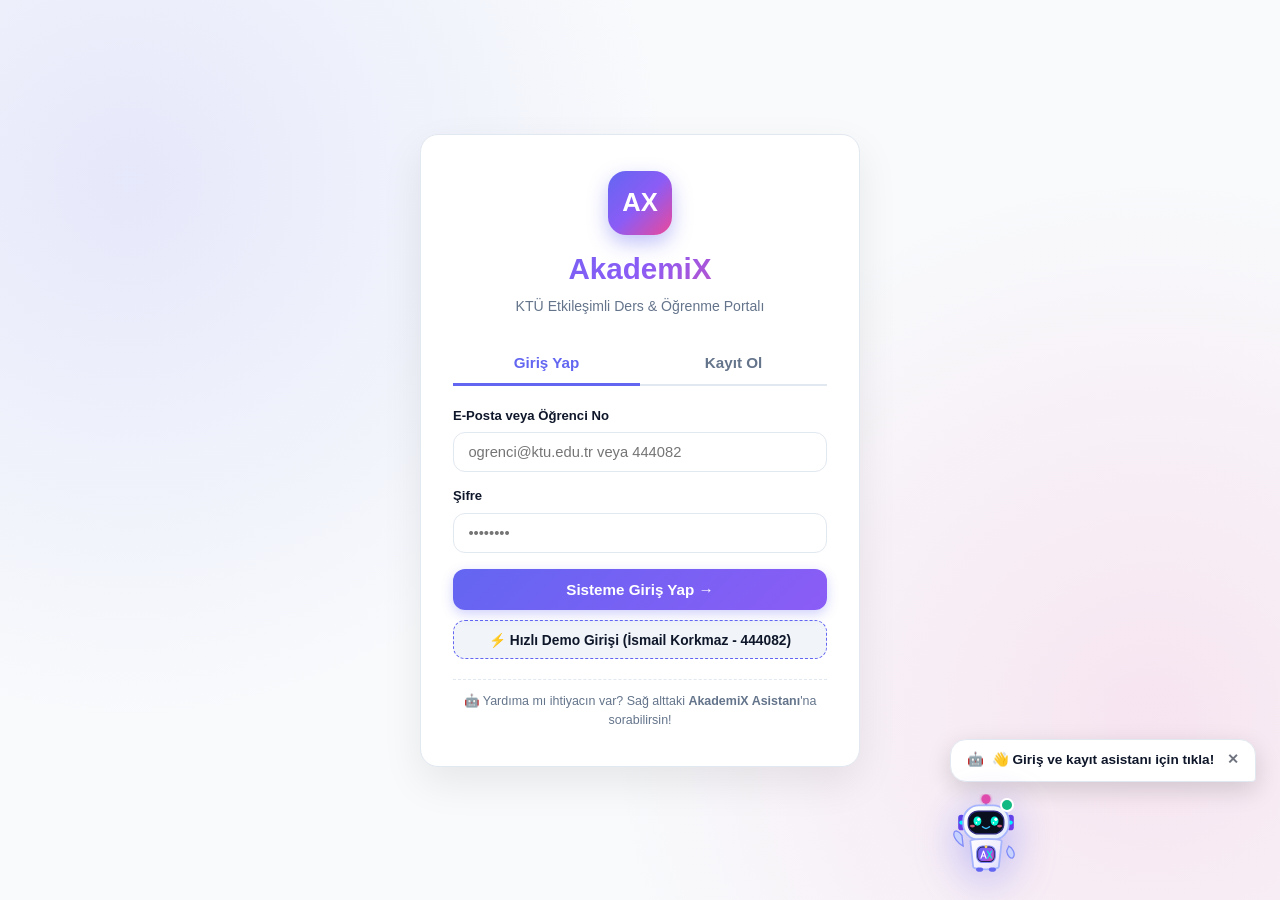
==== akademix/index.html @ 4f797cde "refactor(structure): separate into edutrack (initial version) and akademix (advanced AI portal)" ====
<!DOCTYPE html>
<html lang="tr" data-theme="light">
<head>
  <meta charset="UTF-8">
  <meta name="viewport" content="width=device-width, initial-scale=1.0">
  <title>AkademiX | KTÜ Öğrenci Başarı & Ders Portalı</title>
  <link rel="stylesheet" href="css/style.css">
</head>
<body>

  <!-- =========================================================================
       1. ADIM: GİRİŞ VE KAYIT AKIŞI (ogrenci_paneli_diyagram_mavi.png)
       ========================================================================= -->
  <section id="auth-section" class="auth-wrapper">
    <div class="auth-card">
      <div class="auth-header" style="text-align:center; margin-bottom:1.5rem;">
        <div style="display:flex; justify-content:center; align-items:center; flex-direction:column; margin-bottom:0.75rem;">
          <div class="portal-badge" style="background:linear-gradient(135deg, #6366f1, #8b5cf6, #ec4899); font-weight:900; font-size:1.6rem; color:#fff; border-radius:18px; width:64px; height:64px; display:flex; align-items:center; justify-content:center; box-shadow:0 8px 20px rgba(99,102,241,0.4);">AX</div>
        </div>
        <h2 style="font-size:1.85rem; font-weight:900; background:linear-gradient(135deg, #6366f1, #8b5cf6, #ec4899); -webkit-background-clip:text; -webkit-text-fill-color:transparent; margin:0;">AkademiX</h2>
        <p style="color:var(--text-muted); font-size:0.88rem; margin-top:0.35rem;">KTÜ Etkileşimli Ders & Öğrenme Portalı</p>
      </div>

      <!-- Giriş / Kayıt Sekmeleri -->
      <div class="auth-tabs" style="margin-bottom:1.25rem;">
        <button id="tab-login" class="auth-tab active" onclick="switchAuthTab('login')">Giriş Yap</button>
        <button id="tab-register" class="auth-tab" onclick="switchAuthTab('register')">Kayıt Ol</button>
      </div>

      <!-- Giriş Formu (FR-03 & Akış Şeması) -->
      <form id="form-login" onsubmit="handleLogin(event)">
        <div class="form-group" style="margin-bottom:0.9rem;">
          <label class="form-label">E-Posta veya Öğrenci No</label>
          <input type="text" id="login-email" class="form-input" placeholder="ogrenci@ktu.edu.tr veya 444082" required autocomplete="username" />
        </div>
        <div class="form-group" style="margin-bottom:1rem;">
          <label class="form-label">Şifre</label>
          <input type="password" id="login-password" class="form-input" placeholder="••••••••" required autocomplete="current-password" />
        </div>
        <div id="login-error-msg" style="display:none; color:var(--danger); background:rgba(239,68,68,0.1); border:1px solid var(--danger); border-radius:var(--radius-sm); padding:0.6rem; font-size:0.82rem; margin-bottom:0.85rem;">
          ❌ Girilen e-posta/öğrenci no veya şifre hatalı! Lütfen bilgilerinizi kontrol ediniz.
        </div>
        <button type="submit" class="btn-submit" style="width:100%; font-size:0.95rem; font-weight:800; padding:0.75rem;">Sisteme Giriş Yap →</button>
        <button type="button" class="btn-action" onclick="quickDemoLogin()" style="width:100%; margin-top:0.65rem; font-size:0.86rem; padding:0.65rem; border-radius:var(--radius-md); background:var(--bg-hover); color:var(--text-main); font-weight:700; border:1px dashed var(--primary); display:flex; align-items:center; justify-content:center; gap:0.5rem; cursor:pointer;">
          ⚡ Hızlı Demo Girişi (İsmail Korkmaz - 444082)
        </button>
      </form>

      <!-- Kayıt Formu (FR-01, FR-02 & Akış Şeması) -->
      <form id="form-register" style="display:none;" onsubmit="handleRegister(event)">
        <div class="form-group" style="margin-bottom:0.75rem;">
          <label class="form-label">Öğrenci Numarası</label>
          <input type="text" id="reg-no" class="form-input" placeholder="Örn: 444082" required />
        </div>
        <div style="display:grid; grid-template-columns: 1fr 1fr; gap:0.5rem; margin-bottom:0.75rem;">
          <div>
            <label class="form-label">Ad</label>
            <input type="text" id="reg-ad" class="form-input" placeholder="Adınız" required />
          </div>
          <div>
            <label class="form-label">Soyad</label>
            <input type="text" id="reg-soyad" class="form-input" placeholder="Soyadınız" required />
          </div>
        </div>
        <div class="form-group" style="margin-bottom:0.75rem;">
          <label class="form-label">Bölüm</label>
          <input type="text" id="reg-dept" class="form-input" placeholder="Yazılım Mühendisliği" value="Yazılım Mühendisliği" required />
        </div>
        <div class="form-group" style="margin-bottom:0.75rem;">
          <label class="form-label">KTÜ E-Posta</label>
          <input type="email" id="reg-email" class="form-input" placeholder="ogrenci@ktu.edu.tr" required />
        </div>
        <div class="form-group" style="margin-bottom:0.9rem;">
          <label class="form-label">Şifre (En az 6 Karakter)</label>
          <input type="password" id="reg-password" class="form-input" placeholder="••••••••" required minlength="6" />
        </div>
        <div id="reg-error-msg" style="display:none; color:var(--danger); background:rgba(239,68,68,0.1); border:1px solid var(--danger); border-radius:var(--radius-sm); padding:0.6rem; font-size:0.82rem; margin-bottom:0.85rem;">
          ❌ Lütfen tüm alanları eksiksiz doldurunuz!
        </div>
        <div id="reg-success-msg" style="display:none; color:var(--secondary); background:rgba(16,185,129,0.1); border:1px solid var(--secondary); border-radius:var(--radius-sm); padding:0.6rem; font-size:0.82rem; margin-bottom:0.85rem;">
          ✅ Hesabınız başarıyla oluşturuldu! Giriş yapılıyor...
        </div>
        <button type="submit" class="btn-submit" style="width:100%; font-size:0.95rem; font-weight:800; padding:0.75rem;">Hesap Oluştur ve Başla ✨</button>
      </form>

      <div style="margin-top:1.25rem; text-align:center; font-size:0.78rem; color:var(--text-muted); border-top:1px dashed var(--border-color); padding-top:0.75rem;">
        🤖 Yardıma mı ihtiyacın var? Sağ alttaki <strong>AkademiX Asistanı</strong>'na sorabilirsin!
      </div>
    </div>
  </section>

  <!-- =========================================================================
       2. ADIM: KAMPÜSAKIŞ ÖĞRENCİ PANELİ
       ========================================================================= -->
  <div id="student-portal-app" style="display:none;">
    
    <!-- Portal Navbar -->
    <header class="app-header">
      <div class="header-inner">
        <div class="portal-brand">
          <div class="portal-badge" style="background:linear-gradient(135deg, #6366f1, #8b5cf6, #ec4899); font-weight:900; font-size:1.15rem; color:#fff; border-radius:12px; width:40px; height:40px; display:flex; align-items:center; justify-content:center; box-shadow:0 4px 14px rgba(99,102,241,0.4);">AX</div>
          <div class="portal-titles">
            <h1 style="letter-spacing:-0.5px;">AkademiX</h1>
          </div>
        </div>

        <div class="header-user-controls">


          <!-- Tema Seçici (FR-17, AYARLAR Tablosu) -->
          <button id="theme-btn" class="btn-action" onclick="togglePortalTheme()">
            🌙 Karanlık Mod
          </button>

          <!-- Öğrenci Profil Bilgisi (OGRENCI Tablosu) -->
          <div class="student-tag">
            <span style="font-weight:700;" id="user-display-name">İsmail Korkmaz</span>
          </div>

          <button class="btn-action" onclick="logoutStudent()" title="Oturumu Kapat">Çıkış ⎋</button>
        </div>
      </div>
    </header>

    <main class="dashboard-container">
      
      <!-- 1. GENEL İLERLEME VE CANLI RENKLİ SAYAÇLAR (ILERLEME Tablosu & FR-12) -->
      <section class="overview-panel">
        <div class="overview-top">
          <div>
            <h2 style="font-size:1.4rem; font-weight:800;">Dönem İlerlemesi & Görev Takip Panosu</h2>
            <p style="color:var(--text-muted); font-size:0.88rem;" id="progress-update-time">Son Güncelleme: 02.11.2026</p>
          </div>
          <div style="text-align:right;">
            <span id="progress-val-text" style="font-size:2.2rem; font-weight:900; background:var(--primary-gradient); -webkit-background-clip:text; -webkit-text-fill-color:transparent;">%33</span>
          </div>
        </div>

        <div class="progress-bar-container">
          <div id="portal-progress-fill" class="progress-bar-fill" style="width: 33%;"></div>
        </div>

        <!-- 4 Renkli Canlı Sayaç Kartı (Tıklanabilir Filtre & Kaydırma) -->
        <div class="stat-pills">
          <div class="stat-pill" onclick="filterByStatCard('all')" title="Tüm görevleri listele ve görüntüle">
            <div class="stat-pill-icon icon-blue">📋</div>
            <div>
              <div class="stat-pill-num" id="stat-total-tasks">9</div>
              <div class="stat-pill-label">Toplam Görev</div>
            </div>
          </div>
          <div class="stat-pill" onclick="filterByStatCard('completed')" title="Tamamlanan görevleri listele ve görüntüle">
            <div class="stat-pill-icon icon-green">✅</div>
            <div>
              <div class="stat-pill-num" id="stat-done-tasks" style="color:var(--success);">3</div>
              <div class="stat-pill-label">Tamamlanan</div>
            </div>
          </div>
          <div class="stat-pill" onclick="filterByStatCard('in-progress')" title="Devam eden görevleri listele ve görüntüle">
            <div class="stat-pill-icon icon-purple">⏳</div>
            <div>
              <div class="stat-pill-num" id="stat-pending-tasks" style="color:var(--primary);">6</div>
              <div class="stat-pill-label">Devam Eden</div>
            </div>
          </div>
          <div class="stat-pill" onclick="filterByStatCard('high-priority')" title="Yüksek öncelikli görevleri listele ve görüntüle">
            <div class="stat-pill-icon icon-red">🔥</div>
            <div>
              <div class="stat-pill-num" id="stat-high-tasks" style="color:var(--danger);">4</div>
              <div class="stat-pill-label">Yüksek Öncelik</div>
            </div>
          </div>
        </div>
      </section>

      <!-- 2. HAFTALIK DERS VE ÖĞRENME KARTLARI (Kompakt Varsayılan + Açılır Görev Kartları) -->
      <section style="margin-bottom:2.25rem;">
        <div style="display:flex; justify-content:space-between; align-items:center; margin-bottom:1rem; flex-wrap:wrap; gap:0.75rem;">
          <div>
            <h3 style="font-size:1.2rem; font-weight:800;">Haftalık Ders ve Öğrenme Kartları</h3>
            <p style="font-size:0.82rem; color:var(--text-muted); margin-top:0.2rem;">4 haftalık yazılım müfredatı ve öğrenme hedefleri</p>
          </div>

          <!-- Görev Kartlarını Aç / Kapat Butonu -->
          <button id="btn-toggle-task-cards" class="btn-action btn-action-primary" onclick="toggleTaskCardsPanel()" title="Tüm görevlerin canlı kartlarını aç/kapat">
            📋 Görev Kartlarını Aç (<span id="cards-count-badge">18</span>) ▼
          </button>
        </div>

        <!-- 4 HAFTALIK MÜFREDAT KARTLARI (VARSAYILAN TEMİZ & KOMPAKT GÖRÜNÜM) -->
        <div id="weeks-modules-grid" class="weeks-grid">
          <!-- 1. Hafta -->
          <div class="week-card" onclick="showWeekModal(1)" title="1. Hafta detaylarını ve hedeflerini incele">
            <span class="badge-status badge-done">1. Hafta • Tamamlandı</span>
            <h4>Yazılım Yaşam Döngüsü & İhtiyaç Analizi</h4>
            <p>17 FR ve 10 NFR gereksinimlerinin çıkarılması, ER diyagramı ve GitHub yönetimi.</p>
            <div class="week-card-footer">4 Hedef • 4 Görev (Tamamlandı) →</div>
          </div>

          <!-- 2. Hafta -->
          <div class="week-card active" onclick="showWeekModal(2)" title="2. Hafta detaylarını ve hedeflerini incele">
            <span class="badge-status badge-active">2. Hafta • Aktif Hafta</span>
            <h4>Arayüz Tasarımı & Temel İskelet</h4>
            <p>Akış şeması ve ER diyagramı doğrultusunda öğrenci paneli iskeletinin kodlanması.</p>
            <div class="week-card-footer">4 Hedef • 5 Görev (Aktif) →</div>
          </div>

          <!-- 3. Hafta -->
          <div class="week-card" onclick="showWeekModal(3)" title="3. Hafta detaylarını ve hedeflerini incele">
            <span class="badge-status badge-active" style="background:rgba(99,102,241,0.12); color:var(--primary);">3. Hafta • Devam Eden</span>
            <h4>İleri Etkileşim & KTÜ Not Entegrasyonu</h4>
            <p>Çok kriterli filtreleme, arama, KTÜ sınav ortalaması ve otomatik testler.</p>
            <div class="week-card-footer">4 Hedef • 5 Görev (Devam Ediyor) →</div>
          </div>

          <!-- 4. Hafta -->
          <div class="week-card" onclick="showWeekModal(4)" title="4. Hafta detaylarını ve hedeflerini incele">
            <span class="badge-status badge-future">4. Hafta • Gelecek</span>
            <h4>Kalite Kontrol & Proje 1 Canlı Demo</h4>
            <p>Test matrisinin doğrulanması, proje teknik raporu ve sunum paketi.</p>
            <div class="week-card-footer">4 Hedef • 4 Görev (Gelecek) →</div>
          </div>
        </div>

        <!-- AÇILIR / KAPANIR GÖREV KARTLARI ÇEKMECESİ (İSTEĞE BAĞLI AÇILIR - YER KAPLAMAZ) -->
        <div id="task-cards-collapsible" style="display:none; margin-top:1.25rem; background:var(--bg-hover); padding:1.25rem; border-radius:var(--radius-lg); border:1px solid var(--border-color);">
          <div style="display:flex; justify-content:space-between; align-items:center; margin-bottom:1rem; flex-wrap:wrap; gap:0.5rem;">
            <div style="display:flex; align-items:center; gap:0.6rem;">
              <h4 style="font-size:1rem; font-weight:800;">📋 Tüm Görevlerin Canlı Kartları</h4>
              <span style="font-size:0.75rem; color:var(--text-muted);">Görev onaylama ve tek tıkla silme (🗑️) destekli</span>
            </div>

            <div style="display:flex; align-items:center; gap:0.5rem;">
              <!-- Kartlar Hafta Filtre Butonları -->
              <div id="cards-filter-bar" style="display:flex; gap:0.35rem; overflow-x:auto;">
                <button id="cards-filter-btn-all" class="btn-filter-tag active" onclick="filterTaskCards('all', this)">Tümü (<span id="badge-all-cards">18</span>)</button>
                <button id="cards-filter-btn-1" class="btn-filter-tag" onclick="filterTaskCards('1', this)">1. Hafta (4)</button>
                <button id="cards-filter-btn-2" class="btn-filter-tag" onclick="filterTaskCards('2', this)">2. Hafta (5)</button>
                <button id="cards-filter-btn-3" class="btn-filter-tag" onclick="filterTaskCards('3', this)">3. Hafta (5)</button>
                <button id="cards-filter-btn-4" class="btn-filter-tag" onclick="filterTaskCards('4', this)">4. Hafta (4)</button>
              </div>

              <button class="btn-action" style="font-size:0.78rem; padding:0.3rem 0.6rem;" onclick="toggleTaskCardsPanel(false)">
                ✕ Kapat
              </button>
            </div>
          </div>

          <!-- Görev Kartları Izgarası -->
          <div id="task-cards-grid" class="task-cards-grid" style="min-height:160px; max-height:520px;"></div>
        </div>
      </section>

      <!-- 3. GÖREVLER VE YAN PANEL MODÜLLERİ -->
      <div class="main-two-col">
        
        <!-- Sol Sütun: Görev ve Mini Etkinlikler (GOREVLER & OGRENCI_GOREV) -->
        <section id="tasks-section" class="tasks-panel">
          <div style="display:flex; justify-content:space-between; align-items:center; margin-bottom:1.25rem;">
            <h3 style="font-size:1.15rem; font-weight:800;">Görev ve Mini Etkinlikler</h3>
            <button class="btn-action btn-action-primary" onclick="openCreateTaskModal()">
              + Görev Ekle
            </button>
          </div>

          <!-- Arama ve Filtreleme Çubuğu -->
          <div class="tasks-toolbar">
            <input 
              type="text" 
              id="task-search-input" 
              class="form-input search-field" 
              placeholder="Görevlerde ara (başlık, kategori)..." 
              oninput="filterTasks()" 
            />

            <select id="filter-week-select" class="form-input" style="width:130px;" onchange="filterTasks()">
              <option value="all">Tüm Haftalar</option>
              <option value="1">1. Hafta</option>
              <option value="2">2. Hafta</option>
              <option value="3">3. Hafta</option>
              <option value="4">4. Hafta</option>
            </select>

            <div class="filter-btn-group">
              <button id="btn-filter-all" class="btn-filter-tag active" onclick="setTaskStatusFilter('all', this)">Tümü</button>
              <button id="btn-filter-in-progress" class="btn-filter-tag" onclick="setTaskStatusFilter('in-progress', this)">Devam Eden</button>
              <button id="btn-filter-completed" class="btn-filter-tag" onclick="setTaskStatusFilter('completed', this)">Tamamlanan</button>
              <button id="btn-filter-high" class="btn-filter-tag" onclick="setTaskStatusFilter('high-priority', this)">🔥 Yüksek Öncelik</button>
            </div>
          </div>

          <!-- Görev Listesi -->
          <div id="tasks-list-container" class="tasks-list-box">
            
            <!-- 1. HAFTA GÖREVLERİ (4 GÖREV) -->
            <div class="task-row completed" data-week="1" data-status="completed" data-priority="Yüksek">
              <input type="checkbox" class="task-checkbox-input" checked onchange="toggleTaskStatus(this)" />
              <div class="task-body">
                <div class="task-badges">
                  <span class="mini-badge">1. Hafta</span>
                  <span class="mini-badge">Analiz</span>
                  <span class="mini-badge badge-p-high">Yüksek Öncelik</span>
                </div>
                <div class="task-title">Kullanıcı İhtiyaç Analizi Tablosunu Çıkar</div>
                <div class="task-desc">Öğrenci ve ders sorumlusu paydaşları için ihtiyaçları belirle.</div>
              </div>
              <button class="btn-task-delete" onclick="deleteTaskRow(this)" title="Görevi Sil">🗑️</button>
            </div>

            <div class="task-row completed" data-week="1" data-status="completed" data-priority="Yüksek">
              <input type="checkbox" class="task-checkbox-input" checked onchange="toggleTaskStatus(this)" />
              <div class="task-body">
                <div class="task-badges">
                  <span class="mini-badge">1. Hafta</span>
                  <span class="mini-badge">Yönetim</span>
                  <span class="mini-badge badge-p-high">Yüksek Öncelik</span>
                </div>
                <div class="task-title">GitHub Repository Aç ve Rolleri Tanımla</div>
                <div class="task-desc">YG-Proje1-Grup4 reposunu aç, branch kurallarını ve rollerini tanımla.</div>
              </div>
              <button class="btn-task-delete" onclick="deleteTaskRow(this)" title="Görevi Sil">🗑️</button>
            </div>

            <div class="task-row completed" data-week="1" data-status="completed" data-priority="Yüksek">
              <input type="checkbox" class="task-checkbox-input" checked onchange="toggleTaskStatus(this)" />
              <div class="task-body">
                <div class="task-badges">
                  <span class="mini-badge">1. Hafta</span>
                  <span class="mini-badge">Analiz</span>
                  <span class="mini-badge badge-p-high">Yüksek Öncelik</span>
                </div>
                <div class="task-title">17 FR ve 10 NFR Gereksinim Listesini Hazırla</div>
                <div class="task-desc">Öğrenci paneli için işlevsel ve fonksiyonel olmayan gereksinimleri listele.</div>
              </div>
              <button class="btn-task-delete" onclick="deleteTaskRow(this)" title="Görevi Sil">🗑️</button>
            </div>

            <div class="task-row completed" data-week="1" data-status="completed" data-priority="Yüksek">
              <input type="checkbox" class="task-checkbox-input" checked onchange="toggleTaskStatus(this)" />
              <div class="task-body">
                <div class="task-badges">
                  <span class="mini-badge">1. Hafta</span>
                  <span class="mini-badge">Veritabanı</span>
                  <span class="mini-badge badge-p-high">Yüksek Öncelik</span>
                </div>
                <div class="task-title">Veritabanı ER Diyagramı ve İlişkisel Şemayı Çiz</div>
                <div class="task-desc">11 tablodan oluşan ilişkisel veri modelini (er_diyagram_v2.png) oluştur.</div>
              </div>
              <button class="btn-task-delete" onclick="deleteTaskRow(this)" title="Görevi Sil">🗑️</button>
            </div>

            <!-- 2. HAFTA GÖREVLERİ (5 GÖREV) -->
            <div class="task-row completed" data-week="2" data-status="completed" data-priority="Yüksek">
              <input type="checkbox" class="task-checkbox-input" checked onchange="toggleTaskStatus(this)" />
              <div class="task-body">
                <div class="task-badges">
                  <span class="mini-badge">2. Hafta</span>
                  <span class="mini-badge">Frontend</span>
                  <span class="mini-badge badge-p-high">Yüksek Öncelik</span>
                </div>
                <div class="task-title">Akış Şemasına Uygun Öğrenci Paneli İskeletini Kur</div>
                <div class="task-desc">Giriş/kayıt ve panel ayrımını diyagrama tam uygun kodla.</div>
              </div>
              <button class="btn-task-delete" onclick="deleteTaskRow(this)" title="Görevi Sil">🗑️</button>
            </div>

            <div class="task-row completed" data-week="2" data-status="completed" data-priority="Yüksek">
              <input type="checkbox" class="task-checkbox-input" checked onchange="toggleTaskStatus(this)" />
              <div class="task-body">
                <div class="task-badges">
                  <span class="mini-badge">2. Hafta</span>
                  <span class="mini-badge">Frontend</span>
                  <span class="mini-badge badge-p-high">Yüksek Öncelik</span>
                </div>
                <div class="task-title">Haftalık Ders Kartları Bileşenini Oluştur</div>
                <div class="task-desc">Ders haftalarını kart olarak listele ve modal detay görünümünü bağla.</div>
              </div>
              <button class="btn-task-delete" onclick="deleteTaskRow(this)" title="Görevi Sil">🗑️</button>
            </div>

            <div class="task-row" data-week="2" data-status="in-progress" data-priority="Yüksek">
              <input type="checkbox" class="task-checkbox-input" onchange="toggleTaskStatus(this)" />
              <div class="task-body">
                <div class="task-badges">
                  <span class="mini-badge">2. Hafta</span>
                  <span class="mini-badge">JavaScript</span>
                  <span class="mini-badge badge-p-high">Yüksek Öncelik</span>
                </div>
                <div class="task-title">Görev Durumu Güncelleme ve İlerleme Çubuğunu Bağla</div>
                <div class="task-desc">Göreve tıklandığında durumu güncelle ve genel ilerleme yüzdesini hesapla.</div>
              </div>
              <button class="btn-task-delete" onclick="deleteTaskRow(this)" title="Görevi Sil">🗑️</button>
            </div>

            <div class="task-row" data-week="2" data-status="in-progress" data-priority="Orta">
              <input type="checkbox" class="task-checkbox-input" onchange="toggleTaskStatus(this)" />
              <div class="task-body">
                <div class="task-badges">
                  <span class="mini-badge">2. Hafta</span>
                  <span class="mini-badge">Tasarım</span>
                  <span class="mini-badge badge-p-mid">Orta Öncelik</span>
                </div>
                <div class="task-title">Karanlık / Aydınlık Tema Geçişini Uygula</div>
                <div class="task-desc">CSS değişkenleri ve localStorage ile tema kalıcılığını sağla.</div>
              </div>
              <button class="btn-task-delete" onclick="deleteTaskRow(this)" title="Görevi Sil">🗑️</button>
            </div>

            <div class="task-row" data-week="2" data-status="in-progress" data-priority="Yüksek">
              <input type="checkbox" class="task-checkbox-input" onchange="toggleTaskStatus(this)" />
              <div class="task-body">
                <div class="task-badges">
                  <span class="mini-badge">2. Hafta</span>
                  <span class="mini-badge">Test/QA</span>
                  <span class="mini-badge badge-p-high">Yüksek Öncelik</span>
                </div>
                <div class="task-title">FR ve NFR Test Senaryoları Matrisini Hazırla</div>
                <div class="task-desc">İsmail Korkmaz tarafından yürütülecek 27 maddelik kalite kontrol dokümanı.</div>
              </div>
              <button class="btn-task-delete" onclick="deleteTaskRow(this)" title="Görevi Sil">🗑️</button>
            </div>

            <!-- 3. HAFTA GÖREVLERİ (5 GÖREV) -->
            <div class="task-row" data-week="3" data-status="in-progress" data-priority="Yüksek">
              <input type="checkbox" class="task-checkbox-input" onchange="toggleTaskStatus(this)" />
              <div class="task-body">
                <div class="task-badges">
                  <span class="mini-badge">3. Hafta</span>
                  <span class="mini-badge">JavaScript</span>
                  <span class="mini-badge badge-p-high">Yüksek Öncelik</span>
                </div>
                <div class="task-title">Anlık Arama ve Çoklu Filtreleme Motorunu Yaz</div>
                <div class="task-desc">Görevleri durum, hafta, öncelik ve metin aramasına göre dinamik süz.</div>
              </div>
              <button class="btn-task-delete" onclick="deleteTaskRow(this)" title="Görevi Sil">🗑️</button>
            </div>

            <div class="task-row" data-week="3" data-status="in-progress" data-priority="Yüksek">
              <input type="checkbox" class="task-checkbox-input" onchange="toggleTaskStatus(this)" />
              <div class="task-body">
                <div class="task-badges">
                  <span class="mini-badge">3. Hafta</span>
                  <span class="mini-badge">Hesaplama</span>
                  <span class="mini-badge badge-p-high">Yüksek Öncelik</span>
                </div>
                <div class="task-title">KTÜ 30 Kişi Kuralı ve AGNO Simülatörünü Kodla</div>
                <div class="task-desc">MDS ve BDS (Çan eğrisi) ile çoklu ders katsayı/kredi ağırlıklı AGNO hesabı.</div>
              </div>
              <button class="btn-task-delete" onclick="deleteTaskRow(this)" title="Görevi Sil">🗑️</button>
            </div>

            <div class="task-row" data-week="3" data-status="in-progress" data-priority="Orta">
              <input type="checkbox" class="task-checkbox-input" onchange="toggleTaskStatus(this)" />
              <div class="task-body">
                <div class="task-badges">
                  <span class="mini-badge">3. Hafta</span>
                  <span class="mini-badge">Frontend</span>
                  <span class="mini-badge badge-p-mid">Orta Öncelik</span>
                </div>
                <div class="task-title">İnteraktif Haftalık Ders Programı Modülünü Geliştir</div>
                <div class="task-desc">Öğrencinin gün, saat ve derslik bazlı kendi ders programını yönetebilmesi.</div>
              </div>
              <button class="btn-task-delete" onclick="deleteTaskRow(this)" title="Görevi Sil">🗑️</button>
            </div>

            <div class="task-row" data-week="3" data-status="in-progress" data-priority="Orta">
              <input type="checkbox" class="task-checkbox-input" onchange="toggleTaskStatus(this)" />
              <div class="task-body">
                <div class="task-badges">
                  <span class="mini-badge">3. Hafta</span>
                  <span class="mini-badge">Frontend</span>
                  <span class="mini-badge badge-p-mid">Orta Öncelik</span>
                </div>
                <div class="task-title">Kişisel Not Ekleme ve Silme Modülünü Tamamla</div>
                <div class="task-desc">Öğrencinin haftalık özel notlar almasını sağlayan arayüz.</div>
              </div>
              <button class="btn-task-delete" onclick="deleteTaskRow(this)" title="Görevi Sil">🗑️</button>
            </div>

            <div class="task-row" data-week="3" data-status="in-progress" data-priority="Yüksek">
              <input type="checkbox" class="task-checkbox-input" onchange="toggleTaskStatus(this)" />
              <div class="task-body">
                <div class="task-badges">
                  <span class="mini-badge">3. Hafta</span>
                  <span class="mini-badge">Test/QA</span>
                  <span class="mini-badge badge-p-high">Yüksek Öncelik</span>
                </div>
                <div class="task-title">Otomatik Birim Test Koşucusunu Geliştir</div>
                <div class="task-desc">10 adet kritik sistem testini çalıştıran bağımsız test runner arayüzü.</div>
              </div>
              <button class="btn-task-delete" onclick="deleteTaskRow(this)" title="Görevi Sil">🗑️</button>
            </div>

            <!-- 4. HAFTA GÖREVLERİ (4 GÖREV) -->
            <div class="task-row" data-week="4" data-status="in-progress" data-priority="Yüksek">
              <input type="checkbox" class="task-checkbox-input" onchange="toggleTaskStatus(this)" />
              <div class="task-body">
                <div class="task-badges">
                  <span class="mini-badge">4. Hafta</span>
                  <span class="mini-badge">Test/QA</span>
                  <span class="mini-badge badge-p-high">Yüksek Öncelik</span>
                </div>
                <div class="task-title">Çapraz Cihaz ve Mobil Responsive Testlerini Gerçekleştir</div>
                <div class="task-desc">Farklı ekran boyutlarında arayüz taşmalarını denetle ve gider.</div>
              </div>
              <button class="btn-task-delete" onclick="deleteTaskRow(this)" title="Görevi Sil">🗑️</button>
            </div>

            <div class="task-row" data-week="4" data-status="in-progress" data-priority="Yüksek">
              <input type="checkbox" class="task-checkbox-input" onchange="toggleTaskStatus(this)" />
              <div class="task-body">
                <div class="task-badges">
                  <span class="mini-badge">4. Hafta</span>
                  <span class="mini-badge">Dokümantasyon</span>
                  <span class="mini-badge badge-p-high">Yüksek Öncelik</span>
                </div>
                <div class="task-title">Proje 1 Teknik Raporunu ve Kullanıcı Dokümanını Yaz</div>
                <div class="task-desc">Proje mimarisi, gereksinim analizi ve ekran görüntülerini kapsayan teknik rapor.</div>
              </div>
              <button class="btn-task-delete" onclick="deleteTaskRow(this)" title="Görevi Sil">🗑️</button>
            </div>

            <div class="task-row" data-week="4" data-status="in-progress" data-priority="Yüksek">
              <input type="checkbox" class="task-checkbox-input" onchange="toggleTaskStatus(this)" />
              <div class="task-body">
                <div class="task-badges">
                  <span class="mini-badge">4. Hafta</span>
                  <span class="mini-badge">Yönetim</span>
                  <span class="mini-badge badge-p-high">Yüksek Öncelik</span>
                </div>
                <div class="task-title">Canlı Demo Senaryosu ve Grup Sunumunu Hazırla</div>
                <div class="task-desc">Canlı demo adımları, rol anlatımları ve sunum slayt paketinin tamamlanması.</div>
              </div>
              <button class="btn-task-delete" onclick="deleteTaskRow(this)" title="Görevi Sil">🗑️</button>
            </div>

            <div class="task-row" data-week="4" data-status="in-progress" data-priority="Orta">
              <input type="checkbox" class="task-checkbox-input" onchange="toggleTaskStatus(this)" />
              <div class="task-body">
                <div class="task-badges">
                  <span class="mini-badge">4. Hafta</span>
                  <span class="mini-badge">Kalite</span>
                  <span class="mini-badge badge-p-mid">Orta Öncelik</span>
                </div>
                <div class="task-title">Akran Değerlendirmesi ve Bireysel Katkı Kanıtlarını Derle</div>
                <div class="task-desc">GitHub commit geçmişi, issue kayıtları ve rol sorumluluklarının raporlanması.</div>
              </div>
              <button class="btn-task-delete" onclick="deleteTaskRow(this)" title="Görevi Sil">🗑️</button>
            </div>

          </div>
        </section>

        <!-- Sağ Sütun: DERS PROGRAMI, KTÜ SINAV HESAPLAMA, KİŞİSEL NOTLAR -->
        <aside class="side-stack">
          
          <!-- 4. HAFTALIK DERS PROGRAMI (DERS_PROGRAMI Tablosu - Öğrenci Doldurur) -->
          <div class="side-card">
            <div class="side-card-title">
              <span>📅 Ders Programım</span>
              <button class="btn-action" style="font-size:0.75rem; padding:0.3rem 0.6rem;" onclick="toggleAddCourseForm()">+ Ders Ekle</button>
            </div>

            <!-- Ders Ekleme Formu -->
            <form id="course-add-form" style="display:none; background:var(--bg-hover); padding:0.85rem; border-radius:var(--radius-md); margin-bottom:1rem; border:1px solid var(--border-color);" onsubmit="submitNewCourse(event)">
              <div style="display:grid; grid-template-columns: 1fr 1fr; gap:0.5rem; margin-bottom:0.5rem;">
                <div>
                  <label class="form-label" style="font-size:0.72rem;">Gün</label>
                  <select id="course-day" class="form-input" style="padding:0.4rem; font-size:0.82rem;">
                    <option value="Pazartesi">Pazartesi</option>
                    <option value="Salı">Salı</option>
                    <option value="Çarşamba">Çarşamba</option>
                    <option value="Perşembe">Perşembe</option>
                    <option value="Cuma">Cuma</option>
                  </select>
                </div>
                <div>
                  <label class="form-label" style="font-size:0.72rem;">Saat (Başlangıç - Bitiş)</label>
                  <input type="text" id="course-time" class="form-input" placeholder="10:00 - 12:30" required style="padding:0.4rem; font-size:0.82rem;" />
                </div>
              </div>
              <div style="display:grid; grid-template-columns: 1.8fr 1fr; gap:0.5rem; margin-bottom:0.6rem;">
                <div>
                  <label class="form-label" style="font-size:0.72rem;">Ders Adı</label>
                  <input type="text" id="course-name" class="form-input" placeholder="Yazılım Geliştirme" required style="padding:0.4rem; font-size:0.82rem;" />
                </div>
                <div>
                  <label class="form-label" style="font-size:0.72rem;">Derslik</label>
                  <input type="text" id="course-room" class="form-input" placeholder="D-204" required style="padding:0.4rem; font-size:0.82rem;" />
                </div>
              </div>
              <div style="display:flex; justify-content:flex-end; gap:0.4rem;">
                <button type="button" class="btn-action" style="font-size:0.78rem;" onclick="toggleAddCourseForm()">İptal</button>
                <button type="submit" class="btn-action btn-action-primary" style="font-size:0.78rem;">Kaydet</button>
              </div>
            </form>

            <table class="portal-table">
              <thead>
                <tr>
                  <th>Gün</th>
                  <th>Saat</th>
                  <th>Ders</th>
                  <th>Derslik</th>
                  <th></th>
                </tr>
              </thead>
              <tbody id="schedule-table-body">
                <!-- Kullanıcı ekledikçe buraya dolar -->
              </tbody>
            </table>
            <div id="schedule-empty-alert" style="text-align:center; padding:1.25rem 0.5rem; font-size:0.82rem; color:var(--text-muted);">
              Programınız henüz boş. Yukarıdaki <strong>"+ Ders Ekle"</strong> butonunu kullanarak derslerinizi ekleyin.
            </div>
          </div>

          <!-- 5. KTÜ ÇOKLU DERS VE AGNO (DÖNEM ORTALAMASI) HESAPLAYICI (FR-13, FR-14) -->
          <div class="side-card">
            <div class="side-card-title">
              <span>🎓 KTÜ AGNO & Not Simülatörü</span>
              <button class="btn-action btn-action-primary" style="font-size:0.75rem; padding:0.3rem 0.65rem;" onclick="openCourseGradeWizard()">+ Yeni Ders Ekle</button>
            </div>
            
            <!-- Canlı AGNO ve Dönem Başarı Özeti -->
            <div style="background:var(--bg-hover); padding:1rem; border-radius:var(--radius-md); border:1px solid var(--border-color); margin-bottom:1rem;">
              <div style="display:flex; justify-content:space-between; align-items:center;">
                <div>
                  <span style="font-size:0.75rem; color:var(--text-muted); text-transform:uppercase; font-weight:700;">Dönem AGNO:</span>
                  <div id="agno-display-val" style="font-size:1.8rem; font-weight:900; background:var(--primary-gradient); -webkit-background-clip:text; -webkit-text-fill-color:transparent;">0.00</div>
                </div>
                <div style="text-align:right;">
                  <span style="font-size:0.75rem; color:var(--text-muted); text-transform:uppercase; font-weight:700;">Toplam Kredi:</span>
                  <div id="agno-total-credits" style="font-size:1.4rem; font-weight:800; color:var(--text-main);">0</div>
                </div>
              </div>
              <div style="border-top:1px dashed var(--border-color); margin-top:0.6rem; padding-top:0.4rem; font-size:0.8rem; display:flex; justify-content:space-between;">
                <span style="color:var(--text-muted);">Akademik Durum:</span>
                <strong id="agno-honor-status" style="color:var(--text-muted);">Ders ekleyin</strong>
              </div>
            </div>

            <!-- Eklenen Derslerin Listesi -->
            <table class="portal-table">
              <thead>
                <tr>
                  <th>Ders</th>
                  <th>Kredi</th>
                  <th>Not</th>
                  <th>Harf</th>
                  <th></th>
                </tr>
              </thead>
              <tbody id="agno-courses-tbody">
                <!-- Hesaplanan dersler buraya eklenecek -->
              </tbody>
            </table>
            <div id="agno-empty-alert" style="text-align:center; padding:1rem; font-size:0.8rem; color:var(--text-muted);">
              Henüz ders eklenmedi. <strong>"+ Yeni Ders Ekle"</strong> butonuna basarak derslerinizi hesaplayın ve AGNO çıkarın.
            </div>
          </div>

          <!-- 6. KİŞİSEL ÇALIŞMA NOTLARI (KISISEL_NOTLAR Tablosu) -->
          <div class="side-card">
            <div class="side-card-title">
              <span>📝 Kişisel Çalışma Notlarım</span>
            </div>

            <form onsubmit="submitPersonalNote(event)" style="margin-bottom:0.85rem;">
              <input type="text" id="p-note-title" class="form-input" placeholder="Not başlığı..." required style="margin-bottom:0.4rem; font-size:0.85rem;" />
              <textarea id="p-note-content" class="form-input" placeholder="Çalışma notunuzu buraya yazın..." required style="min-height:60px; margin-bottom:0.4rem; font-size:0.85rem;"></textarea>
              <div style="text-align:right;">
                <button type="submit" class="btn-action btn-action-primary" style="font-size:0.8rem;">Notu Kaydet</button>
              </div>
            </form>

            <div id="personal-notes-container" style="display:flex; flex-direction:column; gap:0.6rem; max-height:220px; overflow-y:auto;">
              <div class="side-card" style="padding:0.75rem; background:var(--bg-hover);">
                <div style="display:flex; justify-content:space-between; font-weight:800; font-size:0.88rem;">
                  <span>Grup Toplantısı</span>
                  <button onclick="this.parentElement.parentElement.remove()" style="background:none; border:none; cursor:pointer; color:var(--danger); font-size:1.1rem; line-height:1;">×</button>
                </div>
                <div style="font-size:0.82rem; color:var(--text-muted); margin-top:0.25rem;">Perşembe 14:00 ER diyagramı ve arayüz entegrasyonu kontrol edilecek.</div>
              </div>
            </div>
          </div>

        </aside>

      </div>
    </main>

  </div>

  
  <!-- KTÜ AKILLI DERS & NOT SİHİRBAZI MODALI (30 Kişi Kuralı & Değerlendirme Seçimi) -->
  <div id="modal-grade-wizard" class="modal-overlay">
    <div class="modal-content" style="max-width:560px;">
      <div class="modal-header">
        <h3 style="font-size:1.2rem; font-weight:800;">🎓 Ders Notu ve Harf Notu Hesapla</h3>
        <button class="modal-close-btn" onclick="closeCourseGradeWizard()">×</button>
      </div>

      <form id="form-grade-wizard" onsubmit="submitCourseGradeWizard(event)">
        <!-- 1. Soru: Ders Adı ve Kredi -->
        <div style="display:grid; grid-template-columns: 2fr 1fr; gap:0.5rem;" class="form-group">
          <div>
            <label class="form-label">Dersin Adı</label>
            <input type="text" id="wiz-course-name" class="form-input" placeholder="Örn: Yazılım Geliştirme" required />
          </div>
          <div>
            <label class="form-label">Kredi / AKTS</label>
            <input type="number" id="wiz-course-credit" class="form-input" value="4" min="1" max="15" required />
          </div>
        </div>

        <!-- 2. Soru: Sınıf Mevcudu (KTÜ 30 Kişi Kuralı) -->
        <div class="form-group" style="background:var(--bg-hover); padding:0.75rem; border-radius:var(--radius-md); border:1px solid var(--border-color);">
          <label class="form-label" style="margin-bottom:0.4rem;">Sınıf mevcudu 30 kişi veya üzeri mi?</label>
          <div style="display:flex; gap:1.25rem; font-size:0.85rem;">
            <label style="cursor:pointer; display:flex; align-items:center; gap:0.35rem;">
              <input type="radio" name="wiz-class-size" value="ge30" checked onchange="toggleRelativeInputs()" />
              <strong>≥ 30 Kişi</strong> (Bağıl Değerlendirme / Çan Eğrisi)
            </label>
            <label style="cursor:pointer; display:flex; align-items:center; gap:0.35rem;">
              <input type="radio" name="wiz-class-size" value="lt30" onchange="toggleRelativeInputs()" />
              <strong>&lt; 30 Kişi</strong> (Mutlak Değerlendirme Sistemi)
            </label>
          </div>

          <!-- Bağıl sistem için sınıf ortalaması girişi -->
          <div id="wiz-relative-box" style="margin-top:0.6rem; display:flex; align-items:center; gap:0.5rem; font-size:0.8rem;">
            <span style="color:var(--text-muted);">Sınıf Ortalaması (HBN):</span>
            <input type="number" id="wiz-class-avg" class="form-input" style="width:75px; padding:0.25rem 0.5rem;" value="55" min="10" max="100" />
            <span style="font-size:0.75rem; color:var(--text-muted);">(Çan eğrisi seviyesini belirler)</span>
          </div>
        </div>

        <!-- 3. Soru: Ders Hangi Değerlendirmelerden Oluşuyor? -->
        <div class="form-group">
          <label class="form-label">Bu dersin notu hangi bileşenlerden oluşuyor? (Seçin ve Ağırlık/Not girin)</label>
          
          <div style="display:flex; flex-direction:column; gap:0.5rem; font-size:0.85rem;">
            
            <!-- Vize -->
            <div style="display:flex; align-items:center; gap:0.5rem; background:var(--bg-card); padding:0.4rem 0.6rem; border-radius:var(--radius-sm); border:1px solid var(--border-color);">
              <input type="checkbox" id="wiz-cb-vize" checked onchange="toggleWizInput('vize')" />
              <label for="wiz-cb-vize" style="width:90px; font-weight:700;">Vize</label>
              <span>Ağırlık (%):</span>
              <input type="number" id="wiz-w-vize" class="input-num-grade" value="50" style="width:55px;" oninput="calcWizTotalWeight()" />
              <span>Not:</span>
              <input type="number" id="wiz-s-vize" class="input-num-grade" placeholder="0-100" min="0" max="100" required />
            </div>

            <!-- Final -->
            <div style="display:flex; align-items:center; gap:0.5rem; background:var(--bg-card); padding:0.4rem 0.6rem; border-radius:var(--radius-sm); border:1px solid var(--border-color);">
              <input type="checkbox" id="wiz-cb-final" checked onchange="toggleWizInput('final')" />
              <label for="wiz-cb-final" style="width:90px; font-weight:700;">Final / Büt</label>
              <span>Ağırlık (%):</span>
              <input type="number" id="wiz-w-final" class="input-num-grade" value="50" style="width:55px;" oninput="calcWizTotalWeight()" />
              <span>Not:</span>
              <input type="number" id="wiz-s-final" class="input-num-grade" placeholder="0-100" min="0" max="100" required />
            </div>

            <!-- Laboratuvar -->
            <div style="display:flex; align-items:center; gap:0.5rem; background:var(--bg-card); padding:0.4rem 0.6rem; border-radius:var(--radius-sm); border:1px solid var(--border-color);">
              <input type="checkbox" id="wiz-cb-lab" onchange="toggleWizInput('lab')" />
              <label for="wiz-cb-lab" style="width:90px; font-weight:700;">Laboratuvar</label>
              <span>Ağırlık (%):</span>
              <input type="number" id="wiz-w-lab" class="input-num-grade" value="20" style="width:55px;" disabled oninput="calcWizTotalWeight()" />
              <span>Not:</span>
              <input type="number" id="wiz-s-lab" class="input-num-grade" placeholder="0-100" min="0" max="100" disabled />
            </div>

            <!-- Proje -->
            <div style="display:flex; align-items:center; gap:0.5rem; background:var(--bg-card); padding:0.4rem 0.6rem; border-radius:var(--radius-sm); border:1px solid var(--border-color);">
              <input type="checkbox" id="wiz-cb-proje" onchange="toggleWizInput('proje')" />
              <label for="wiz-cb-proje" style="width:90px; font-weight:700;">Proje</label>
              <span>Ağırlık (%):</span>
              <input type="number" id="wiz-w-proje" class="input-num-grade" value="20" style="width:55px;" disabled oninput="calcWizTotalWeight()" />
              <span>Not:</span>
              <input type="number" id="wiz-s-proje" class="input-num-grade" placeholder="0-100" min="0" max="100" disabled />
            </div>

            <!-- Ödev -->
            <div style="display:flex; align-items:center; gap:0.5rem; background:var(--bg-card); padding:0.4rem 0.6rem; border-radius:var(--radius-sm); border:1px solid var(--border-color);">
              <input type="checkbox" id="wiz-cb-odev" onchange="toggleWizInput('odev')" />
              <label for="wiz-cb-odev" style="width:90px; font-weight:700;">Ödev</label>
              <span>Ağırlık (%):</span>
              <input type="number" id="wiz-w-odev" class="input-num-grade" value="10" style="width:55px;" disabled oninput="calcWizTotalWeight()" />
              <span>Not:</span>
              <input type="number" id="wiz-s-odev" class="input-num-grade" placeholder="0-100" min="0" max="100" disabled />
            </div>

            <!-- Quiz -->
            <div style="display:flex; align-items:center; gap:0.5rem; background:var(--bg-card); padding:0.4rem 0.6rem; border-radius:var(--radius-sm); border:1px solid var(--border-color);">
              <input type="checkbox" id="wiz-cb-quiz" onchange="toggleWizInput('quiz')" />
              <label for="wiz-cb-quiz" style="width:90px; font-weight:700;">Quiz</label>
              <span>Ağırlık (%):</span>
              <input type="number" id="wiz-w-quiz" class="input-num-grade" value="10" style="width:55px;" disabled oninput="calcWizTotalWeight()" />
              <span>Not:</span>
              <input type="number" id="wiz-s-quiz" class="input-num-grade" placeholder="0-100" min="0" max="100" disabled />
            </div>

          </div>
        </div>

        <!-- Ağırlık Toplamı Kontrolü -->
        <div style="display:flex; justify-content:space-between; align-items:center; font-size:0.8rem; margin-bottom:1rem;">
          <span>Seçilen Ağırlıkların Toplamı:</span>
          <strong id="wiz-total-weight-text" style="color:var(--success);">%100 (Tam)</strong>
        </div>

        <div style="display:flex; justify-content:flex-end; gap:0.5rem;">
          <button type="button" class="btn-action" onclick="closeCourseGradeWizard()">İptal</button>
          <button type="submit" class="btn-submit" style="width:auto; padding:0.65rem 1.4rem;">Hesapla ve Listeye Ekle →</button>
        </div>
      </form>
    </div>
  </div>

  <!-- HAFTA DETAY MODALI (FR-06 & Haftalık Görev Entegrasyonu) -->
  <div id="modal-week-view" class="modal-overlay">
    <div class="modal-content" style="max-width:560px;">
      <div class="modal-header">
        <h3 id="modal-week-title-text" style="font-size:1.2rem; font-weight:800;">Hafta Detayı</h3>
        <button class="modal-close-btn" onclick="closeWeekModal()">×</button>
      </div>
      <p id="modal-week-desc-text" style="color:var(--text-muted); font-size:0.9rem; margin-bottom:1.25rem;"></p>
      
      <h4 style="font-size:0.95rem; font-weight:700; margin-bottom:0.5rem;">🎯 Kazanılacak Öğrenme Hedefleri:</h4>
      <ul id="modal-week-topics-list" style="padding-left:1.25rem; font-size:0.88rem; line-height:1.7; margin-bottom:1.25rem;"></ul>

      <h4 style="font-size:0.95rem; font-weight:700; margin-bottom:0.5rem;">📋 Bu Haftanın Görevleri:</h4>
      <div id="modal-week-tasks-list" style="display:flex; flex-direction:column; gap:0.5rem; margin-bottom:1.25rem; max-height:180px; overflow-y:auto;"></div>

      <button id="modal-week-filter-btn" class="btn-action btn-action-primary" style="width:100%; justify-content:center; padding:0.75rem;" onclick="filterWeekAndGo()">
        🔍 Bu Haftanın Görevlerini Filtrele ve Gör
      </button>
    </div>
  </div>

  <!-- YENİ GÖREV EKLEME MODALI (FR-08) -->
  <div id="modal-create-task" class="modal-overlay">
    <div class="modal-content">
      <div class="modal-header">
        <h3 style="font-size:1.2rem; font-weight:800;">+ Yeni Görev / Mini Etkinlik Ekle</h3>
        <button class="modal-close-btn" onclick="closeCreateTaskModal()">×</button>
      </div>
      <form onsubmit="saveNewTask(event)">
        <div class="form-group">
          <label class="form-label">Görev Başlığı</label>
          <input type="text" id="modal-t-title" class="form-input" placeholder="Örn: CSS düzenini tamamla" required />
        </div>
        <div class="form-group">
          <label class="form-label">Açıklama</label>
          <textarea id="modal-t-desc" class="form-input" placeholder="Görev detayları..."></textarea>
        </div>
        <div style="display:grid; grid-template-columns: 1fr 1fr 1fr; gap:0.5rem;" class="form-group">
          <div>
            <label class="form-label">Hafta</label>
            <select id="modal-t-week" class="form-input">
              <option value="1">1. Hafta</option>
              <option value="2" selected>2. Hafta</option>
              <option value="3">3. Hafta</option>
              <option value="4">4. Hafta</option>
            </select>
          </div>
          <div>
            <label class="form-label">Öncelik</label>
            <select id="modal-t-priority" class="form-input">
              <option value="Yüksek">Yüksek</option>
              <option value="Orta" selected>Orta</option>
              <option value="Düşük">Düşük</option>
            </select>
          </div>
          <div>
            <label class="form-label">Kategori</label>
            <input type="text" id="modal-t-cat" class="form-input" placeholder="Frontend" />
          </div>
        </div>
        <div style="text-align:right; margin-top:1.25rem;">
          <button type="submit" class="btn-submit" style="width:auto; padding:0.7rem 1.5rem;">Görevi Kaydet</button>
        </div>
      </form>
    </div>
  </div>

  <div id="portal-toast" class="toast-bar"></div>

  <!-- =========================================================================
       KESİNTİSİZ ÇALIŞAN JAVASCRIPT MOTORU
       ========================================================================= -->
  <script>
    // 1. TEMA DEĞİŞTİRİCİ (KUSURSUZ VE ANINDA ÇALIŞAN TEMA)
    function togglePortalTheme() {
      var html = document.documentElement;
      var cur = html.getAttribute("data-theme") || "light";
      var next = cur === "light" ? "dark" : "light";
      html.setAttribute("data-theme", next);
      localStorage.setItem("portal_theme", next);

      var btn = document.getElementById("theme-btn");
      if (btn) btn.innerHTML = next === "dark" ? "☀️ Aydınlık Mod" : "🌙 Karanlık Mod";
      showPortalToast("Tema: " + (next === "dark" ? "Karanlık Mod 🌙" : "Aydınlık Mod ☀️"));
    }

    function initTheme() {
      var saved = localStorage.getItem("portal_theme") || "light";
      document.documentElement.setAttribute("data-theme", saved);
      var btn = document.getElementById("theme-btn");
      if (btn) btn.innerHTML = saved === "dark" ? "☀️ Aydınlık Mod" : "🌙 Karanlık Mod";
    }

    // 2. AUTH & GİRİŞ / KAYIT YÖNETİMİ
    var currentUser = null;

    function switchAuthTab(tab) {
      document.getElementById("tab-login").classList.toggle("active", tab === "login");
      document.getElementById("tab-register").classList.toggle("active", tab === "register");
      document.getElementById("form-login").style.display = tab === "login" ? "block" : "none";
      document.getElementById("form-register").style.display = tab === "register" ? "block" : "none";
      var errLog = document.getElementById("login-error-msg");
      if (errLog) errLog.style.display = "none";
      var errReg = document.getElementById("reg-error-msg");
      if (errReg) errReg.style.display = "none";
    }

    function handleLogin(e) {
      if (e && e.preventDefault) e.preventDefault();
      var loginInput = document.getElementById("login-email") ? document.getElementById("login-email").value.trim() : "";
      var pass = document.getElementById("login-password") ? document.getElementById("login-password").value : "";
      var errEl = document.getElementById("login-error-msg");

      if (!loginInput) {
        // Otomatik varsayılan demo kullanıcı
        loginInput = "444082";
      }

      var users = JSON.parse(localStorage.getItem("portal_users_db") || "[]");
      var found = users.find(function(u) {
        return (u.email && u.email.toLowerCase() === loginInput.toLowerCase()) ||
               (u.studentNo && String(u.studentNo).trim() === loginInput);
      });

      if (found) {
        currentUser = found;
      } else if (loginInput.toLowerCase().includes("ismail") || loginInput === "444082" || loginInput.toLowerCase() === "ismail@ktu.edu.tr") {
        currentUser = { name: "İsmail Korkmaz", email: "ismail@ktu.edu.tr", studentNo: "444082", dept: "Yazılım Mühendisliği" };
      } else if (loginInput.includes("@")) {
        var prefix = loginInput.split("@")[0].replace(/[._-]/g, " ");
        var capName = prefix.charAt(0).toUpperCase() + prefix.slice(1);
        currentUser = { name: capName, email: loginInput, studentNo: "444000", dept: "Yazılım Mühendisliği" };
      } else {
        var cleanName = loginInput.charAt(0).toUpperCase() + loginInput.slice(1);
        currentUser = { name: cleanName, email: loginInput + "@ktu.edu.tr", studentNo: loginInput, dept: "Yazılım Mühendisliği" };
      }

      if (errEl) errEl.style.display = "none";
      localStorage.setItem("portal_session_user", JSON.stringify(currentUser));
      launchPortalApp();
      showPortalToast("AkademiX'e hoş geldin, " + currentUser.name + "! 🚀");
    }

    function handleRegister(e) {
      if (e && e.preventDefault) e.preventDefault();
      var no = document.getElementById("reg-no") ? document.getElementById("reg-no").value.trim() : "444082";
      var ad = document.getElementById("reg-ad") ? document.getElementById("reg-ad").value.trim() : "İsmail";
      var soyad = document.getElementById("reg-soyad") ? document.getElementById("reg-soyad").value.trim() : "Korkmaz";
      var dept = document.getElementById("reg-dept") ? document.getElementById("reg-dept").value.trim() : "Yazılım Mühendisliği";
      var email = document.getElementById("reg-email") ? document.getElementById("reg-email").value.trim() : "ismail@ktu.edu.tr";
      var pass = document.getElementById("reg-password") ? document.getElementById("reg-password").value : "123456";
      var errEl = document.getElementById("reg-error-msg");
      var succEl = document.getElementById("reg-success-msg");

      if (!no || !ad || !soyad || !email) {
        if (errEl) {
          errEl.style.display = "block";
          errEl.textContent = "❌ Lütfen gerekli alanları doldurunuz!";
        }
        return;
      }

      if (errEl) errEl.style.display = "none";
      currentUser = { name: ad + " " + soyad, email: email, studentNo: no, dept: dept };
      var users = JSON.parse(localStorage.getItem("portal_users_db") || "[]");
      users.push(currentUser);
      localStorage.setItem("portal_users_db", JSON.stringify(users));
      localStorage.setItem("portal_session_user", JSON.stringify(currentUser));

      if (succEl) succEl.style.display = "block";
      launchPortalApp();
      showPortalToast("Hesabın başarıyla oluşturuldu! Hoş geldin, " + currentUser.name + " 🎉");
    }

    function logoutStudent() {
      localStorage.removeItem("portal_session_user");
      currentUser = null;

      // Giriş ekranına dön
      document.getElementById("auth-section").style.display = "flex";
      document.getElementById("student-portal-app").style.display = "none";
      
      // AI asistan giriş ekranında görünmeye devam eder ve mesaj havuzu sıfırlanır
      var aiW = document.querySelector(".ai-widget-wrapper");
      if (aiW) aiW.style.display = "block";
      toggleAiDrawer(false);
      var cont = document.getElementById("ai-messages-container");
      if (cont) cont.innerHTML = "";

      showPortalToast("Oturum güvenle kapatıldı.");
    }

    function launchPortalApp() {
      document.getElementById("auth-section").style.display = "none";
      document.getElementById("student-portal-app").style.display = "block";

      var aiWidget = document.querySelector(".ai-widget-wrapper");
      if (aiWidget) aiWidget.style.display = "block";
      var cont = document.getElementById("ai-messages-container");
      if (cont) cont.innerHTML = "";

      if (currentUser) {
        var elName = document.getElementById("user-display-name");
        if (elName) elName.textContent = currentUser.name;
      }
      renderScheduleUI();
      renderAgnoUI();
      updateAllStats();
      renderTaskCards(currentCardsFilterWeek || "all");
    }

    
    // =========================================================================
    // KTÜ AGNO VE ÇOKLU DERS HESAPLAMA SİSTEMİ (30 Kişi Kuralı & Değerlendirme Seçimi)
    // =========================================================================
    var AGNO_STORAGE_KEY = "campusflow_agno_courses_v4";

    function openCourseGradeWizard() {
      document.getElementById("modal-grade-wizard").style.display = "flex";
      calcWizTotalWeight();
    }

    function closeCourseGradeWizard() {
      document.getElementById("modal-grade-wizard").style.display = "none";
    }

    function toggleRelativeInputs() {
      var isGe30 = document.querySelector('input[name="wiz-class-size"]:checked').value === "ge30";
      document.getElementById("wiz-relative-box").style.display = isGe30 ? "flex" : "none";
    }

    function toggleWizInput(type) {
      var cb = document.getElementById("wiz-cb-" + type);
      var wInput = document.getElementById("wiz-w-" + type);
      var sInput = document.getElementById("wiz-s-" + type);

      wInput.disabled = !cb.checked;
      sInput.disabled = !cb.checked;
      sInput.required = cb.checked;
      calcWizTotalWeight();
    }

    function calcWizTotalWeight() {
      var types = ["vize", "final", "lab", "proje", "odev", "quiz"];
      var sum = 0;
      types.forEach(function(t) {
        var cb = document.getElementById("wiz-cb-" + t);
        if (cb && cb.checked) {
          sum += (parseFloat(document.getElementById("wiz-w-" + t).value) || 0);
        }
      });

      var txt = document.getElementById("wiz-total-weight-text");
      if (txt) {
        txt.textContent = "%" + sum + (sum === 100 ? " (Tam)" : " (Hedef: %100)");
        txt.style.color = sum === 100 ? "var(--success)" : "var(--warning)";
      }
    }

    function getAgnoCourses() {
      try {
        var d = localStorage.getItem(AGNO_STORAGE_KEY);
        return d ? JSON.parse(d) : [];
      } catch(e) { return []; }
    }

    function saveAgnoCourses(list) {
      localStorage.setItem(AGNO_STORAGE_KEY, JSON.stringify(list));
    }

    function submitCourseGradeWizard(e) {
      e.preventDefault();
      var name = document.getElementById("wiz-course-name").value.trim();
      var credit = parseFloat(document.getElementById("wiz-course-credit").value) || 1;
      var isGe30 = document.querySelector('input[name="wiz-class-size"]:checked').value === "ge30";
      var classAvg = parseFloat(document.getElementById("wiz-class-avg").value) || 55;

      var types = ["vize", "final", "lab", "proje", "odev", "quiz"];
      var totalWeight = 0;
      var weightedSum = 0;
      var finalScore = null;

      types.forEach(function(t) {
        var cb = document.getElementById("wiz-cb-" + t);
        if (cb && cb.checked) {
          var w = parseFloat(document.getElementById("wiz-w-" + t).value) || 0;
          var s = parseFloat(document.getElementById("wiz-s-" + t).value) || 0;
          totalWeight += w;
          weightedSum += (s * w);

          if (t === "final") {
            finalScore = s;
          }
        }
      });

      if (totalWeight <= 0) {
        alert("Lütfen en az bir değerlendirme bileşeni seçin!");
        return;
      }

      var avg = Math.round((weightedSum / totalWeight) * 10) / 10;
      var gradeResult = calculateKtuLetter(avg, finalScore, isGe30, classAvg);

      var courseObj = {
        id: "c-" + Date.now(),
        name: name,
        credit: credit,
        score: avg,
        letter: gradeResult.letter,
        gpa: gradeResult.gpa,
        isRelative: isGe30
      };

      var list = getAgnoCourses();
      list.push(courseObj);
      saveAgnoCourses(list);

      renderAgnoUI();
      closeCourseGradeWizard();
      document.getElementById("form-grade-wizard").reset();
      showPortalToast(name + " dersi ve notu başarıyla eklendi! 🎓");
    }

    // KTÜ 30 Kişi Kuralı ve Harf Notu Skalası
    function calculateKtuLetter(score, finalScore, isGe30, classAvg) {
      // KTÜ Final Barajı: Final < 50 ise doğrudan FF
      if (finalScore !== null && finalScore < 50) {
        return { letter: "FF", gpa: 0.0 };
      }

      // 1. Durum: Sınıf < 30 Kişi (Mutlak Değerlendirme Sistemi)
      if (!isGe30) {
        if (score >= 90) return { letter: "AA", gpa: 4.0 };
        if (score >= 80) return { letter: "BA", gpa: 3.5 };
        if (score >= 75) return { letter: "BB", gpa: 3.0 };
        if (score >= 70) return { letter: "CB", gpa: 2.5 };
        if (score >= 60) return { letter: "CC", gpa: 2.0 };
        if (score >= 50) return { letter: "DC", gpa: 1.5 };
        if (score >= 40) return { letter: "DD", gpa: 1.0 };
        return { letter: "FF", gpa: 0.0 };
      }

      // 2. Durum: Sınıf >= 30 Kişi (Bağıl Değerlendirme / Çan Eğrisi)
      // Çan eğrisinde sınıf ortalamasına göre baremler esner (Örn: Sınıf ortalaması 50 ise CC baremi 50 civarına kayar)
      var diff = score - classAvg;
      if (diff >= 25 || score >= 88) return { letter: "AA", gpa: 4.0 };
      if (diff >= 18 || score >= 80) return { letter: "BA", gpa: 3.5 };
      if (diff >= 10 || score >= 72) return { letter: "BB", gpa: 3.0 };
      if (diff >= 3  || score >= 65) return { letter: "CB", gpa: 2.5 };
      if (diff >= -5 || score >= 55) return { letter: "CC", gpa: 2.0 };
      if (diff >= -12 || score >= 48) return { letter: "DC", gpa: 1.5 };
      if (diff >= -20 || score >= 40) return { letter: "DD", gpa: 1.0 };
      return { letter: "FF", gpa: 0.0 };
    }

    function deleteAgnoCourse(index) {
      var list = getAgnoCourses();
      list.splice(index, 1);
      saveAgnoCourses(list);
      renderAgnoUI();
      showPortalToast("Ders kaldırıldı.");
    }

    function renderAgnoUI() {
      var tbody = document.getElementById("agno-courses-tbody");
      var emptyAlert = document.getElementById("agno-empty-alert");
      var valDisplay = document.getElementById("agno-display-val");
      var creditsDisplay = document.getElementById("agno-total-credits");
      var honorStatus = document.getElementById("agno-honor-status");

      if (!tbody) return;
      tbody.innerHTML = "";

      var list = getAgnoCourses();

      if (list.length === 0) {
        if (emptyAlert) emptyAlert.style.display = "block";
        if (valDisplay) valDisplay.textContent = "0.00";
        if (creditsDisplay) creditsDisplay.textContent = "0";
        if (honorStatus) {
          honorStatus.textContent = "Ders ekleyin";
          honorStatus.style.color = "var(--text-muted)";
        }
        return;
      }
      if (emptyAlert) emptyAlert.style.display = "none";

      var totalCredits = 0;
      var weightedGpaSum = 0;

      list.forEach(function(c, idx) {
        totalCredits += c.credit;
        weightedGpaSum += (c.gpa * c.credit);

        var tr = document.createElement("tr");
        tr.innerHTML = `
          <td>
            <strong>${c.name}</strong>
            <div style="font-size:0.7rem; color:var(--text-muted);">${c.isRelative ? "Bağıl (≥30)" : "Mutlak (<30)"}</div>
          </td>
          <td>${c.credit} AKTS</td>
          <td>${c.score}</td>
          <td><strong style="color:var(--primary); font-size:0.95rem;">${c.letter}</strong> <span style="font-size:0.75rem; color:var(--text-muted);">(${c.gpa})</span></td>
          <td>
            <button onclick="deleteAgnoCourse(${idx})" style="background:none; border:none; color:var(--danger); cursor:pointer; font-size:1.1rem;" title="Sil">×</button>
          </td>
        `;
        tbody.appendChild(tr);
      });

      var agno = totalCredits > 0 ? (weightedGpaSum / totalCredits) : 0;
      agno = Math.round(agno * 100) / 100;

      valDisplay.textContent = agno.toFixed(2);
      creditsDisplay.textContent = totalCredits;

      if (agno >= 3.50) {
        honorStatus.textContent = "🏆 Yüksek Onur Öğrencisi";
        honorStatus.style.color = "var(--success)";
      } else if (agno >= 3.00) {
        honorStatus.textContent = "🎖️ Onur Öğrencisi";
        honorStatus.style.color = "var(--primary)";
      } else if (agno >= 2.00) {
        honorStatus.textContent = "✓ Başarılı";
        honorStatus.style.color = "var(--success)";
      } else {
        honorStatus.textContent = "⚠️ Sınamalı / Koşullu Durum";
        honorStatus.style.color = "var(--danger)";
      }
    }

    // 4. KULLANICI DERS PROGRAMI YÖNETİMİ
    var SCH_KEY = "campusflow_schedule_items_v3";

    function toggleAddCourseForm() {
      var f = document.getElementById("course-add-form");
      f.style.display = f.style.display === "none" ? "block" : "none";
    }

    function getSchedule() {
      try {
        var d = localStorage.getItem(SCH_KEY);
        return d ? JSON.parse(d) : [];
      } catch(e) { return []; }
    }

    function renderScheduleUI() {
      var tbody = document.getElementById("schedule-table-body");
      var emptyAlert = document.getElementById("schedule-empty-alert");
      var list = getSchedule();
      tbody.innerHTML = "";

      if (list.length === 0) {
        emptyAlert.style.display = "block";
        return;
      }
      emptyAlert.style.display = "none";

      list.forEach(function(item, idx) {
        var tr = document.createElement("tr");
        tr.innerHTML = `
          <td><strong>${item.day}</strong></td>
          <td style="font-size:0.8rem;">${item.time}</td>
          <td><strong>${item.name}</strong></td>
          <td><span style="background:var(--bg-hover); padding:0.2rem 0.5rem; border-radius:4px; font-size:0.8rem; font-weight:700;">${item.room}</span></td>
          <td><button onclick="deleteCourse(${idx})" style="background:none; border:none; cursor:pointer; font-size:1.1rem; color:var(--danger);" title="Sil">×</button></td>
        `;
        tbody.appendChild(tr);
      });
    }

    function submitNewCourse(e) {
      e.preventDefault();
      var day = document.getElementById("course-day").value;
      var time = document.getElementById("course-time").value.trim();
      var name = document.getElementById("course-name").value.trim();
      var room = document.getElementById("course-room").value.trim();

      if (time && name && room) {
        var list = getSchedule();
        list.push({ day: day, time: time, name: name, room: room });
        localStorage.setItem(SCH_KEY, JSON.stringify(list));
        renderScheduleUI();
      renderAgnoUI();
        document.getElementById("course-add-form").reset();
        toggleAddCourseForm();
        showPortalToast("Ders programa eklendi! 📅");
      }
    }

    function deleteCourse(idx) {
      var list = getSchedule();
      list.splice(idx, 1);
      localStorage.setItem(SCH_KEY, JSON.stringify(list));
      renderScheduleUI();
      renderAgnoUI();
      showPortalToast("Ders silindi.");
    }

    // 5. GÖREV YÖNETİMİ & İLERLEME
    function escapeAiHtml(text) {
      if (text === null || text === undefined) return "";
      var map = { '&': '&amp;', '<': '&lt;', '>': '&gt;', '"': '&quot;', "'": '&#039;' };
      return String(text).replace(/[&<>"']/g, function(m) { return map[m]; });
    }

    function escapeAiQuotes(text) {
      if (text === null || text === undefined) return "";
      return String(text).replace(/'/g, "\\'");
    }

    function toggleTaskStatus(chk) {
      var row = chk.closest(".task-row");
      if (!row) return;
      var isDone = chk.checked;
      row.classList.toggle("completed", isDone);
      row.setAttribute("data-status", isDone ? "completed" : "in-progress");
      updateAllStats();
      filterTasks();
      renderTaskCards(currentCardsFilterWeek || "all");
      showPortalToast(isDone ? "Görev tamamlandı! 🎉" : "Görev devam ediyor durumuna alındı.");
    }

    // =========================================================================
    // DİNAMİK GÖREV KARTLARI VE SİLME/EKLEME MOTORU
    // =========================================================================
    var currentCardsFilterWeek = "all";
    var isTaskCardsPanelOpen = false;

    function updateTaskCardsCounter() {
      var rows = document.querySelectorAll(".task-row");
      var totalCount = rows.length;

      var btn = document.getElementById("btn-toggle-task-cards");
      if (btn) {
        if (isTaskCardsPanelOpen) {
          btn.innerHTML = '▲ Görev Kartlarını Kapat (<span id="cards-count-badge">' + totalCount + '</span>)';
        } else {
          btn.innerHTML = '📋 Görev Kartlarını Aç (<span id="cards-count-badge">' + totalCount + '</span>) ▼';
        }
      }

      var badgeAll = document.getElementById("badge-all-cards");
      if (badgeAll) badgeAll.textContent = totalCount;

      ['1', '2', '3', '4'].forEach(function(w) {
        var wCount = document.querySelectorAll('.task-row[data-week="' + w + '"]').length;
        var wBtn = document.getElementById('cards-filter-btn-' + w);
        if (wBtn) {
          wBtn.textContent = w + ". Hafta (" + wCount + ")";
        }
      });
    }

    function toggleTaskCardsPanel(forceState) {
      if (typeof forceState === "boolean") {
        isTaskCardsPanelOpen = forceState;
      } else {
        isTaskCardsPanelOpen = !isTaskCardsPanelOpen;
      }

      var panel = document.getElementById("task-cards-collapsible");
      if (!panel) return;

      if (isTaskCardsPanelOpen) {
        panel.style.display = "block";
        updateTaskCardsCounter();
        renderTaskCards(currentCardsFilterWeek || "all");
        panel.scrollIntoView({ behavior: "smooth", block: "nearest" });
      } else {
        panel.style.display = "none";
        updateTaskCardsCounter();
      }
    }

    function filterTaskCards(week, btn) {
      currentCardsFilterWeek = week || "all";
      document.querySelectorAll("#cards-filter-bar .btn-filter-tag").forEach(function(b) {
        b.classList.remove("active");
      });
      if (btn) {
        btn.classList.add("active");
      } else {
        var targetBtn = document.getElementById(week === "all" ? "cards-filter-btn-all" : "cards-filter-btn-" + week);
        if (targetBtn) targetBtn.classList.add("active");
      }
      renderTaskCards(currentCardsFilterWeek);
    }

    function renderTaskCards(weekFilter) {
      if (!weekFilter) weekFilter = currentCardsFilterWeek || "all";
      currentCardsFilterWeek = weekFilter;

      var grid = document.getElementById("task-cards-grid");
      if (!grid) return;
      grid.innerHTML = "";

      var rows = document.querySelectorAll(".task-row");
      var matchedCount = 0;

      rows.forEach(function(r, idx) {
        var w = String(r.getAttribute("data-week") || "1").trim();
        if (weekFilter !== "all" && weekFilter !== w) {
          return;
        }
        matchedCount++;

        var isDone = r.classList.contains("completed") || r.getAttribute("data-status") === "completed";
        var priority = r.getAttribute("data-priority") || "Orta";
        var titleEl = r.querySelector(".task-title");
        var title = titleEl ? titleEl.textContent.trim() : ("Görev " + (idx + 1));
        var descEl = r.querySelector(".task-desc");
        var desc = descEl ? descEl.textContent.trim() : "";

        var card = document.createElement("div");
        card.className = "task-card-item" + (isDone ? " completed" : "");
        card.setAttribute("data-week", w);
        card.setAttribute("data-priority", priority);
        card.setAttribute("data-task-title", title);

        var pBadgeClass = priority === "Yüksek" ? "badge-p-high" : (priority === "Düşük" ? "badge-p-low" : "badge-p-mid");

        card.innerHTML = `
          <div class="task-card-top">
            <div class="task-card-badges">
              <span class="mini-badge">${escapeAiHtml(w)}. Hafta</span>
              <span class="mini-badge ${pBadgeClass}">${escapeAiHtml(priority)}</span>
            </div>
            <button class="btn-task-delete" type="button" title="Görevi Sil">🗑️</button>
          </div>
          <div>
            <h4 class="task-card-title">${escapeAiHtml(title)}</h4>
            <p class="task-card-desc">${escapeAiHtml(desc)}</p>
          </div>
          <div class="task-card-footer">
            <label class="task-card-status-label" style="cursor:pointer; display:flex; align-items:center; gap:0.4rem;">
              <input type="checkbox" class="task-card-checkbox" ${isDone ? 'checked' : ''} />
              <span class="task-card-status-text" style="font-size:0.8rem; font-weight:600; color:${isDone ? 'var(--secondary)' : 'var(--text-muted)'};">${isDone ? '✅ Tamamlandı' : '⏳ Devam Ediyor'}</span>
            </label>
            <button class="btn-action btn-action-focus" style="font-size:0.75rem; padding:0.25rem 0.55rem;" type="button">Listede Gör ↓</button>
          </div>
        `;

        // Direct DOM event handlers - immune to quote escaping errors
        var delBtn = card.querySelector(".btn-task-delete");
        if (delBtn) {
          delBtn.addEventListener("click", function(e) {
            e.stopPropagation();
            deleteTaskByTitle(title);
          });
        }

        var chk = card.querySelector(".task-card-checkbox");
        if (chk) {
          chk.addEventListener("change", function(e) {
            toggleTaskFromCard(title, this.checked);
          });
        }

        var focusBtn = card.querySelector(".btn-action-focus");
        if (focusBtn) {
          focusBtn.addEventListener("click", function(e) {
            e.stopPropagation();
            focusTaskInList(title);
          });
        }

        grid.appendChild(card);
      });

      if (matchedCount === 0) {
        grid.innerHTML = '<div style="grid-column: 1 / -1; text-align:center; padding:2.5rem 1rem; color:var(--text-muted); font-size:0.92rem; background:var(--bg-surface); border-radius:var(--radius-md); border:1px dashed var(--border-color);">Bu hafta veya kriter için henüz görev bulunmuyor.</div>';
      }

      updateTaskCardsCounter();
    }

    function toggleTaskFromCard(taskTitle, isChecked) {
      var rows = document.querySelectorAll(".task-row");
      rows.forEach(function(r) {
        var t = r.querySelector(".task-title");
        if (t && t.textContent.trim().toLowerCase() === taskTitle.toLowerCase()) {
          var chk = r.querySelector(".task-checkbox-input");
          if (chk) chk.checked = isChecked;
          r.classList.toggle("completed", isChecked);
          r.setAttribute("data-status", isChecked ? "completed" : "in-progress");
        }
      });
      updateAllStats();
      renderTaskCards(currentCardsFilterWeek || "all");
      showPortalToast(isChecked ? "Görev tamamlandı! 🎉" : "Görev devam ediyor durumuna alındı.");
    }

    function focusTaskInList(taskTitle) {
      var rows = document.querySelectorAll(".task-row");
      rows.forEach(function(r) {
        var t = r.querySelector(".task-title");
        if (t && t.textContent.trim().toLowerCase() === taskTitle.toLowerCase()) {
          r.style.display = "flex";
          r.scrollIntoView({ behavior: "smooth", block: "center" });
          r.classList.add("task-focus-glow");
          setTimeout(function() { r.classList.remove("task-focus-glow"); }, 2400);
        }
      });
    }

    // GÖREV SİLME FONKSİYONLARI
    function deleteTaskRow(btn) {
      var row = btn.closest(".task-row");
      if (row) {
        var title = row.querySelector(".task-title") ? row.querySelector(".task-title").textContent.trim() : "Görev";
        row.remove();
        updateAllStats();
        renderTaskCards(currentCardsFilterWeek || "all");
        showPortalToast("'" + title + "' görevi silindi! 🗑️");
      }
    }

    function deleteTaskByTitle(taskTitle) {
      var rows = document.querySelectorAll(".task-row");
      var deleted = false;
      var cleanTarget = taskTitle.toLowerCase().trim();
      rows.forEach(function(r) {
        var t = r.querySelector(".task-title");
        if (t) {
          var rTitle = t.textContent.trim().toLowerCase();
          if (rTitle === cleanTarget || rTitle.includes(cleanTarget) || cleanTarget.includes(rTitle)) {
            r.remove();
            deleted = true;
          }
        }
      });

      if (deleted) {
        updateAllStats();
        renderTaskCards(currentCardsFilterWeek || "all");
        showPortalToast("'" + taskTitle + "' görevi silindi! 🗑️");
        return true;
      }
      return false;
    }

    // YENİ GÖREV DOĞRUDAN EKLEME (UI & AI ÇAĞRISI)
    function addNewTaskDirectly(title, desc, week, priority, category) {
      if (!title) return false;
      desc = desc || "Öğrenci tarafından tanımlanan mini etkinlik.";
      week = String(week || "2");
      priority = priority || "Yüksek";
      category = category || "Geliştirme";

      var container = document.getElementById("tasks-list-container");
      var newRow = document.createElement("div");
      newRow.className = "task-row";
      newRow.setAttribute("data-week", week);
      newRow.setAttribute("data-status", "in-progress");
      newRow.setAttribute("data-priority", priority);

      var pBadgeClass = priority === "Yüksek" ? "badge-p-high" : (priority === "Orta" ? "badge-p-mid" : "");

      newRow.innerHTML = `
        <input type="checkbox" class="task-checkbox-input" onchange="toggleTaskStatus(this)" />
        <div class="task-body">
          <div class="task-badges">
            <span class="mini-badge">${escapeAiHtml(week)}. Hafta</span>
            <span class="mini-badge">${escapeAiHtml(category)}</span>
            <span class="mini-badge ${pBadgeClass}">${escapeAiHtml(priority)} Öncelik</span>
          </div>
          <div class="task-title">${escapeAiHtml(title)}</div>
          <div class="task-desc">${escapeAiHtml(desc)}</div>
        </div>
        <button class="btn-task-delete" onclick="deleteTaskRow(this)" title="Görevi Sil">🗑️</button>
      `;

      container.prepend(newRow);
      updateAllStats();
      renderTaskCards(currentCardsFilterWeek || "all");

      // Göreve kaydır ve parlat
      newRow.scrollIntoView({ behavior: "smooth", block: "center" });
      newRow.classList.add("task-focus-glow");
      setTimeout(function() { newRow.classList.remove("task-focus-glow"); }, 2400);

      showPortalToast("'" + title + "' görevi başarıyla eklendi! ✨");
      return true;
    }

    function updateAllStats() {
      var rows = document.querySelectorAll(".task-row");
      var total = rows.length;
      var done = 0;
      var pending = 0;
      var high = 0;

      rows.forEach(function(r) {
        var isDone = r.classList.contains("completed") || r.getAttribute("data-status") === "completed";
        if (isDone) done++;
        else pending++;

        if (r.getAttribute("data-priority") === "Yüksek" && !isDone) high++;
      });

      var pct = total > 0 ? Math.round((done / total) * 100) : 0;
      var fillEl = document.getElementById("portal-progress-fill");
      if (fillEl) fillEl.style.width = pct + "%";
      var valEl = document.getElementById("progress-val-text");
      if (valEl) valEl.textContent = "%" + pct;

      var elTotal = document.getElementById("stat-total-tasks");
      if (elTotal) elTotal.textContent = total;
      var elDone = document.getElementById("stat-done-tasks");
      if (elDone) elDone.textContent = done;
      var elPending = document.getElementById("stat-pending-tasks");
      if (elPending) elPending.textContent = pending;
      var elHigh = document.getElementById("stat-high-tasks");
      if (elHigh) elHigh.textContent = high;

      updateTaskCardsCounter();
    }

    var taskStatusFilter = "all";
    function setTaskStatusFilter(status, btn) {
      taskStatusFilter = status;
      document.querySelectorAll(".filter-btn-group .btn-filter-tag").forEach(function(b) {
        b.classList.remove("active");
      });
      if (btn) btn.classList.add("active");
      filterTasks();
    }

    function filterByStatCard(type) {
      var btn = null;
      if (type === 'all') {
        btn = document.getElementById("btn-filter-all");
      } else if (type === 'completed') {
        btn = document.getElementById("btn-filter-completed");
      } else if (type === 'in-progress') {
        btn = document.getElementById("btn-filter-in-progress");
      } else if (type === 'high-priority') {
        btn = document.getElementById("btn-filter-high");
      }
      setTaskStatusFilter(type, btn);

      // Smooth scroll to tasks section
      var sec = document.getElementById("tasks-section");
      if (sec) {
        sec.scrollIntoView({ behavior: "smooth", block: "start" });
      }
    }

    function filterTasks() {
      var qInput = document.getElementById("task-search-input");
      var q = (qInput ? qInput.value : "").toLowerCase();
      var wSelect = document.getElementById("filter-week-select");
      var w = wSelect ? wSelect.value : "all";

      var rows = document.querySelectorAll(".task-row");
      rows.forEach(function(r) {
        var rowWeek = r.getAttribute("data-week");
        var rowStatus = r.getAttribute("data-status");
        var rowPriority = r.getAttribute("data-priority");
        var text = r.textContent.toLowerCase();

        var matchW = (w === "all" || w === rowWeek);
        var matchS = true;
        if (taskStatusFilter === "all") {
          matchS = true;
        } else if (taskStatusFilter === "high-priority") {
          matchS = (rowPriority === "Yüksek");
        } else {
          matchS = (taskStatusFilter === rowStatus);
        }
        var matchQ = (q === "" || text.includes(q));

        r.style.display = (matchW && matchS && matchQ) ? "flex" : "none";
      });
    }

    function openCreateTaskModal() {
      var m = document.getElementById("modal-create-task");
      if (m) m.style.display = "flex";
    }

    function closeCreateTaskModal() {
      var m = document.getElementById("modal-create-task");
      if (m) m.style.display = "none";
    }

    function saveNewTask(e) {
      if (e) e.preventDefault();
      var titleInput = document.getElementById("modal-t-title");
      var title = titleInput ? titleInput.value.trim() : "";
      var descInput = document.getElementById("modal-t-desc");
      var desc = descInput ? descInput.value.trim() : "";
      var weekSelect = document.getElementById("modal-t-week");
      var week = weekSelect ? weekSelect.value : "2";
      var prioritySelect = document.getElementById("modal-t-priority");
      var priority = prioritySelect ? prioritySelect.value : "Orta";
      var catInput = document.getElementById("modal-t-cat");
      var cat = (catInput ? catInput.value.trim() : "") || "Genel";

      if (title) {
        var container = document.getElementById("tasks-list-container");
        var newRow = document.createElement("div");
        newRow.className = "task-row";
        newRow.setAttribute("data-week", week);
        newRow.setAttribute("data-status", "in-progress");
        newRow.setAttribute("data-priority", priority);

        var pBadgeClass = priority === "Yüksek" ? "badge-p-high" : (priority === "Orta" ? "badge-p-mid" : "");

        newRow.innerHTML = `
          <input type="checkbox" class="task-checkbox-input" onchange="toggleTaskStatus(this)" />
          <div class="task-body">
            <div class="task-badges">
              <span class="mini-badge">${escapeAiHtml(week)}. Hafta</span>
              <span class="mini-badge">${escapeAiHtml(cat)}</span>
              <span class="mini-badge ${pBadgeClass}">${escapeAiHtml(priority)} Öncelik</span>
            </div>
            <div class="task-title">${escapeAiHtml(title)}</div>
            <div class="task-desc">${escapeAiHtml(desc)}</div>
          </div>
          <button class="btn-task-delete" onclick="deleteTaskRow(this)" title="Görevi Sil">🗑️</button>
        `;

        container.prepend(newRow);
        closeCreateTaskModal();
        updateAllStats();
        filterTasks();
        renderTaskCards(currentCardsFilterWeek || "all");
        showPortalToast("Yeni görev başarıyla eklendi! ✨");

        // Clear modal form
        if (titleInput) titleInput.value = "";
        if (descInput) descInput.value = "";
      }
    }

    // 6. HAFTA DETAY MODALI
    var WEEK_MODAL_DATA = {
      1: {
        title: "1. Hafta: Yazılım Yaşam Döngüsü & İhtiyaç Analizi",
        desc: "Proje gereksinimlerinin belirlenmesi, 17 FR ve 10 NFR kullanıcı hikâyelerinin çıkarılması.",
        topics: [
          "Yazılım geliştirme süreç modelleri (Agile, Scrum)",
          "İhtiyaç analizi ve fonksiyonel (17 FR) gereksinimler",
          "Fonksiyonel olmayan (10 NFR) kalite kriterleri",
          "Git & GitHub repo kurulumu ve rol paylaşımı"
        ]
      },
      2: {
        title: "2. Hafta: Arayüz Tasarımı & Temel İskelet",
        desc: "Akış şeması ve ER diyagramı doğrultusunda öğrenci paneli iskeletinin kurulması.",
        topics: [
          "Giriş & Kayıt akışı ve yetkilendirme simülasyonu",
          "Responsive mobil uyumlu grid ve kart mimarisi",
          "İlerleme çubuğu, sayaçlar ve dinamik görev durumu",
          "KTÜ not sistemi entegrasyonu ve ders programı takibi"
        ]
      },
      3: {
        title: "3. Hafta: İleri Etkileşim & KTÜ Not Entegrasyonu",
        desc: "Dinamik görev filtreleme, anlık metin araması, durum yönetimi ve görsel geri bildirimler.",
        topics: [
          "JavaScript dinamik filtreleme ve çoklu kriter süzme",
          "Anlık başlık ve açıklama arama motoru",
          "İnteraktif sınav ortalaması ve harf notu hesaplayıcı",
          "Birim test senaryolarının kodlanması ve doğrulanması"
        ]
      },
      4: {
        title: "4. Hafta: Kalite Güvencesi, Dokümantasyon ve Canlı Demo",
        desc: "Proje 1 kapsamındaki son kullanıcı testleri, kapsamlı dokümantasyon, sunum hazırlığı ve canlı demo.",
        topics: [
          "Çapraz tarayıcı (cross-browser) ve mobil uyumluluk testleri",
          "Test matrisi doğrulama raporu (%100 PASS)",
          "Proje teknik raporu ve kullanıcı dokümantasyonunun tamamlanması",
          "Canlı demo sunumu ve akran değerlendirmesi"
        ]
      }
    };

    var currentModalWeek = 1;
    function showWeekModal(wNo) {
      currentModalWeek = wNo;
      var d = WEEK_MODAL_DATA[wNo];
      if (!d) return;
      document.getElementById("modal-week-title-text").textContent = d.title;
      document.getElementById("modal-week-desc-text").textContent = d.desc;
      
      var ul = document.getElementById("modal-week-topics-list");
      ul.innerHTML = "";
      d.topics.forEach(function(t) {
        var li = document.createElement("li");
        li.textContent = t;
        ul.appendChild(li);
      });

      var taskContainer = document.getElementById("modal-week-tasks-list");
      taskContainer.innerHTML = "";
      var weekRows = document.querySelectorAll('.task-row[data-week="' + wNo + '"]');
      weekRows.forEach(function(r) {
        var title = r.querySelector(".task-title").textContent;
        var isDone = r.classList.contains("completed");
        var priority = r.getAttribute("data-priority");
        var div = document.createElement("div");
        div.style.cssText = "display:flex; justify-content:space-between; align-items:center; background:var(--bg-hover); padding:0.45rem 0.75rem; border-radius:8px; font-size:0.83rem;";
        div.innerHTML = `
          <span>${isDone ? '✅' : '⏳'} <strong>${title}</strong></span>
          <span style="font-size:0.75rem; color:${priority === 'Yüksek' ? 'var(--danger)' : 'var(--text-muted)'}; font-weight:700;">${priority}</span>
        `;
        taskContainer.appendChild(div);
      });

      var filterBtn = document.getElementById("modal-week-filter-btn");
      if (filterBtn) {
        filterBtn.textContent = "🔍 " + wNo + ". Haftanın Görevlerini Filtrele ve Gör (" + weekRows.length + " Görev)";
      }

      document.getElementById("modal-week-view").style.display = "flex";
    }

    function filterWeekAndGo() {
      document.getElementById("filter-week-select").value = currentModalWeek;
      filterTasks();
      closeWeekModal();
      var sec = document.getElementById("tasks-section");
      if (sec) {
        sec.scrollIntoView({ behavior: "smooth", block: "start" });
      }
      showPortalToast(currentModalWeek + ". Hafta görevleri listelendi! 📋");
    }

    function closeWeekModal() {
      document.getElementById("modal-week-view").style.display = "none";
    }

    // 7. KİŞİSEL NOTLAR
    function submitPersonalNote(e) {
      e.preventDefault();
      var t = document.getElementById("p-note-title").value.trim();
      var c = document.getElementById("p-note-content").value.trim();

      if (t && c) {
        var cont = document.getElementById("personal-notes-container");
        var d = document.createElement("div");
        d.className = "side-card";
        d.style.padding = "0.75rem";
        d.style.background = "var(--bg-hover)";
        d.innerHTML = `
          <div style="display:flex; justify-content:space-between; font-weight:800; font-size:0.88rem;">
            <span>${t}</span>
            <button onclick="this.parentElement.parentElement.remove()" style="background:none; border:none; cursor:pointer; color:var(--danger); font-size:1.1rem; line-height:1;">×</button>
          </div>
          <div style="font-size:0.82rem; color:var(--text-muted); margin-top:0.25rem;">${c}</div>
        `;
        cont.prepend(d);
        document.getElementById("p-note-title").value = "";
        document.getElementById("p-note-content").value = "";
        showPortalToast("Not kaydedildi! 📝");
      }
    }

    // 8. TOAST BİLDİRİMİ
    function showPortalToast(msg) {
      var t = document.getElementById("portal-toast");
      t.textContent = msg;
      t.style.display = "block";
      setTimeout(function() { t.style.display = "none"; }, 2400);
    }

    // BAŞLANGIÇ ÇALIŞTIRICISI
    window.addEventListener("DOMContentLoaded", function() {
      initTheme();

      var session = localStorage.getItem("portal_session_user");
      if (session) {
        try {
          currentUser = JSON.parse(session);
          launchPortalApp();
        } catch(e) {
          currentUser = null;
          document.getElementById("auth-section").style.display = "flex";
          document.getElementById("student-portal-app").style.display = "none";
          // ai-widget stays visible in the corner
        }
      } else {
        currentUser = null;
        document.getElementById("auth-section").style.display = "flex";
        document.getElementById("student-portal-app").style.display = "none";
        var aiW = document.querySelector(".ai-widget-wrapper");
        if (aiW) aiW.style.display = "block";
        var speechBubble = document.getElementById("ai-speech-bubble");
        if (speechBubble) {
          var spanEl = speechBubble.querySelector("span:nth-child(2)");
          if (spanEl) spanEl.textContent = "👋 Giriş ve kayıt asistanı için tıkla!";
        }
      }
      renderTaskCards("all");
    });
  

    // =========================================================================
    
    // =========================================================================
    // AI AGENTIC AKSİYON FONKSİYONLARI (Ders Programı, AGNO, Notlar, Görevler)
    // =========================================================================
    function clearScheduleDirectly() {
      localStorage.setItem(SCH_KEY, JSON.stringify([]));
      renderScheduleUI();
      showPortalToast("Haftalık ders programı temizlendi 🧹");
      return true;
    }

    function quickDemoLogin() {
      currentUser = { name: "İsmail Korkmaz", email: "ismail@ktu.edu.tr", studentNo: "444082", dept: "Yazılım Mühendisliği" };
      localStorage.setItem("portal_session_user", JSON.stringify(currentUser));
      launchPortalApp();
      toggleAiDrawer(false);
      showPortalToast("Hızlı giriş yapıldı! Hoş geldin İsmail Korkmaz 🎉");
    }

    function addScheduleCourseDirectly(day, time, name, room) {
      day = day || "Pazartesi";
      time = time || "10:00 - 12:00";
      name = name || "Yeni Ders";
      room = room || "D101";

      var list = getSchedule();
      list.push({ day: day, time: time, name: name, room: room });
      localStorage.setItem(SCH_KEY, JSON.stringify(list));
      renderScheduleUI();
      showPortalToast("'" + name + "' dersi programa eklendi! 📅");
      return true;
    }

    function createDefaultScheduleDirectly() {
      var sample = [
        { day: "Pazartesi", time: "09:00 - 12:00", name: "Yazılım Mühendisliği", room: "D201" },
        { day: "Salı", time: "10:00 - 12:00", name: "Veritabanı Sistemleri", room: "LAB-2" },
        { day: "Çarşamba", time: "13:00 - 16:00", name: "Algoritma Analizi", room: "D104" },
        { day: "Perşembe", time: "09:00 - 11:00", name: "Web Programlama", room: "LAB-1" },
        { day: "Cuma", time: "14:00 - 16:00", name: "Yazılım Kalite & Test", room: "D303" }
      ];
      localStorage.setItem(SCH_KEY, JSON.stringify(sample));
      renderScheduleUI();
      showPortalToast("Örnek haftalık ders programı oluşturuldu! 📅✨");
      return true;
    }

    function deleteCourseByName(courseName) {
      var list = getSchedule();
      var origLen = list.length;
      list = list.filter(function(item) {
        return !item.name.toLowerCase().includes(courseName.toLowerCase());
      });
      if (list.length < origLen) {
        localStorage.setItem(SCH_KEY, JSON.stringify(list));
        renderScheduleUI();
        showPortalToast("'" + courseName + "' dersi programdan silindi! 🗑️");
        return true;
      }
      return false;
    }

    function addAgnoCourseDirectly(name, credit, avg, letter, point) {
      var list = getAgnoCourses();
      list.push({
        name: name,
        credit: credit,
        avg: avg,
        letter: letter,
        point: point
      });
      saveAgnoCourses(list);
      renderAgnoUI();
      showPortalToast("'" + name + "' (" + letter + ") AGNO tablosuna eklendi! 🎓");
      return true;
    }

    function addPersonalNoteDirectly(title, content) {
      var cont = document.getElementById("personal-notes-container");
      if (!cont) return false;
      var d = document.createElement("div");
      d.className = "side-card";
      d.style.padding = "0.75rem";
      d.style.background = "var(--bg-hover)";
      d.innerHTML = `
        <div style="display:flex; justify-content:space-between; font-weight:800; font-size:0.88rem;">
          <span>${escapeAiHtml(title)}</span>
          <button onclick="this.parentElement.parentElement.remove()" style="background:none; border:none; cursor:pointer; color:var(--danger); font-size:1.1rem; line-height:1;">×</button>
        </div>
        <div style="font-size:0.82rem; color:var(--text-muted); margin-top:0.25rem;">${escapeAiHtml(content)}</div>
      `;
      cont.prepend(d);
      d.scrollIntoView({ behavior: "smooth", block: "center" });
      showPortalToast("'" + title + "' kişisel notlara kaydedildi! 📝");
      return true;
    }

    function markTaskCompletedDirectly(taskTitle, isDone) {
      isDone = (isDone !== false);
      var rows = document.querySelectorAll(".task-row");
      var found = false;
      rows.forEach(function(r) {
        var t = r.querySelector(".task-title");
        if (t && t.textContent.trim().toLowerCase().includes(taskTitle.toLowerCase())) {
          var chk = r.querySelector(".task-checkbox-input");
          if (chk) chk.checked = isDone;
          r.classList.toggle("completed", isDone);
          r.setAttribute("data-status", isDone ? "completed" : "in-progress");
          found = true;
        }
      });
      if (found) {
        updateAllStats();
        renderTaskCards(currentCardsFilterWeek || "all");
        showPortalToast(isDone ? "Görev tamamlandı! 🎉" : "Görev devam ediyor durumuna alındı.");
        return true;
      }
      return false;
    }

    // ZENITH AI ASSISTANT KONTROLÖRÜ & MOTORU
    // =========================================================================
    var aiDrawerOpen = false;

    function toggleAiDrawer(forceOpen) {
      aiDrawerOpen = (typeof forceOpen === 'boolean') ? forceOpen : !aiDrawerOpen;
      var drawer = document.getElementById("ai-chat-drawer");
      var bubble = document.getElementById("ai-speech-bubble");
      
      if (aiDrawerOpen) {
        drawer.classList.add("open");
        if (bubble) bubble.style.display = "none";
        document.getElementById("ai-user-input").focus();
        
        var cont = document.getElementById("ai-messages-container");
        if (cont.children.length === 0) {
          sendInitialAiGreeting();
        }
      } else {
        drawer.classList.remove("open");
      }
    }

    function dismissAiBubble() {
      var bubble = document.getElementById("ai-speech-bubble");
      if (bubble) bubble.style.display = "none";
    }

    function sendInitialAiGreeting() {
      var isLogged = !!currentUser;
      var bubbleText = isLogged ? "👋 Sana nasıl yardımcı olabilirim?" : "👋 Giriş yardımcısı için tıkla!";
      var speechBubble = document.getElementById("ai-speech-bubble");
      if (speechBubble) {
        speechBubble.querySelector("span:nth-child(2)").textContent = bubbleText;
      }

      if (!isLogged) {
        // GİRİŞ EKRANINDAKİ ÖZEL KARŞILAMA VE REHBERLİK
        appendAiBotMessage({
          text: "👋 Merhaba! Ben **AkademiX Asistanı**. Şu anda giriş ekranındasın.\n\nÖğrenci paneline nasıl giriş yapabileceğin, kayıt olma veya sistem akışı hakkında merak ettiğin her şeyi bana sorabilirsin! İstersen tek tıkla test girişi de yapabilirsin:",
          actions: [
            { label: "🚀 Hızlı Demo Girişi (İsmail Korkmaz)", action: "quick_demo_login" },
            { label: "🔐 Nasıl Giriş Yapılır?", action: "quick_prompt", param: "nasıl giriş yapılır" },
            { label: "📝 Yeni Hesap Nasıl Açılır?", action: "quick_prompt", param: "nasıl kayıt olunur" },
            { label: "🎓 AkademiX & KTÜ Kuralları", action: "quick_prompt", param: "akademix nedir" }
          ]
        });
      } else {
        // PANEL İÇİNDEKİ AKTİF ÖĞRENCİ DANIŞMANI
        var userName = currentUser.name || "Öğrenci";
        var welcomeText = "Merhaba **" + userName + "**! Ben **AkademiX AI**, KTÜ öğrenci başarı ve ders danışmanınım. 🏔️✨\n\nEkranda gördüğün her şeyi benimle yönetebilirsin: Ders programı oluşturabilir, vize/final notunu hesaplayıp AGNO'ya ekleyebilir, görev veya kişisel not ekleyebilirsin!";
        appendAiBotMessage({
          text: welcomeText,
          actions: [
            { label: "📅 Örnek Ders Programı Oluştur", action: "quick_prompt", param: "bana ders programı oluştur" },
            { label: "🧮 Vize 70 Final 80 Notumu Hesapla", action: "quick_prompt", param: "vize 70 final 80 harf notum ne olur" },
            { label: "🎯 2. Hafta Görevlerim Neler?", action: "quick_prompt", param: "2. hafta görevlerim neler?" },
            { label: "📊 KTÜ 30 Kişi Kuralı Nedir?", action: "quick_prompt", param: "KTÜ 30 kişi kuralı nedir?" }
          ]
        });
      }
    }

    function resetAiChat() {
      var cont = document.getElementById("ai-messages-container");
      cont.innerHTML = "";
      sendInitialAiGreeting();
    }

    function sendAiQuickPrompt(promptText) {
      document.getElementById("ai-user-input").value = promptText;
      handleAiUserSubmit(new Event('submit'));
    }

    function handleAiUserSubmit(e) {
      if (e) e.preventDefault();
      var input = document.getElementById("ai-user-input");
      var text = input.value.trim();
      if (!text) return;

      appendAiUserMessage(text);
      input.value = "";

      showAiTypingIndicator();

      setTimeout(function() {
        hideAiTypingIndicator();
        var response = generateAiAssistantResponse(text);
        appendAiBotMessage(response);
      }, 420);
    }

    function appendAiUserMessage(text) {
      var cont = document.getElementById("ai-messages-container");
      var d = document.createElement("div");
      d.className = "ai-message user";
      d.innerHTML = '<div class="ai-msg-bubble">' + escapeAiHtml(text) + '</div>';
      cont.appendChild(d);
      cont.scrollTop = cont.scrollHeight;
    }

    function appendAiBotMessage(res) {
      var cont = document.getElementById("ai-messages-container");
      var d = document.createElement("div");
      d.className = "ai-message bot";

      var formattedText = formatAiMarkdown(res.text || "");
      var cardsHtml = "";
      if (res.cards && res.cards.length > 0) {
        cardsHtml += '<div class="ai-cards-stack">';
        res.cards.forEach(function(c) {
          if (c.type === "task_card") {
            cardsHtml += `
              <div class="ai-mini-card">
                <div class="ai-card-title">${escapeAiHtml(c.title)}</div>
                <div class="ai-card-footer">
                  <span style="font-size:0.75rem; color:var(--text-muted);">${c.badge} • ${c.status}</span>
                  <button class="ai-card-btn" onclick="executeAiAction('${c.actionType}', '${escapeAiQuotes(c.actionParam)}')">${c.actionLabel}</button>
                </div>
              </div>
            `;
          } else if (c.type === "week_card") {
            cardsHtml += `
              <div class="ai-mini-card" style="border-left: 3px solid var(--primary);">
                <div class="ai-card-title">${escapeAiHtml(c.title)}</div>
                <div class="ai-card-footer">
                  <span style="font-size:0.75rem; color:var(--text-muted);">${c.stats}</span>
                  <button class="ai-card-btn" onclick="executeAiAction('${c.actionType}', '${c.actionParam}')">${c.actionLabel}</button>
                </div>
              </div>
            `;
          } else if (c.type === "calculator_card") {
            cardsHtml += `
              <div class="ai-mini-card" style="border-left: 3px solid var(--primary); background:var(--primary-light);">
                <div class="ai-card-title">🧮 ${escapeAiHtml(c.title)}</div>
                <div style="font-size:0.76rem; color:var(--text-muted);">${c.subtitle}</div>
                <div class="ai-card-footer" style="justify-content:flex-end;">
                  <button class="ai-card-btn" onclick="executeAiAction('${c.actionType}')">${c.actionLabel}</button>
                </div>
              </div>
            `;
          }
        });
        cardsHtml += '</div>';
      }

      var actionsHtml = "";
      if (res.actions && res.actions.length > 0) {
        actionsHtml += '<div class="ai-actions-stack">';
        res.actions.forEach(function(a) {
          actionsHtml += `<button class="ai-chip-btn" onclick="executeAiAction('${a.action}', '${escapeAiQuotes(a.param || '')}')">${a.label}</button>`;
        });
        actionsHtml += '</div>';
      }

      d.innerHTML = `
        <div class="ai-avatar" style="width:28px; height:28px; font-size:0.9rem; flex-shrink:0;">🤖</div>
        <div class="ai-msg-bubble">
          ${formattedText}
          ${cardsHtml}
          ${actionsHtml}
        </div>
      `;

      cont.appendChild(d);
      cont.scrollTop = cont.scrollHeight;
    }

    function showAiTypingIndicator() {
      var cont = document.getElementById("ai-messages-container");
      var d = document.createElement("div");
      d.id = "ai-typing-temp";
      d.className = "ai-message bot";
      d.innerHTML = `
        <div class="ai-avatar" style="width:28px; height:28px; font-size:0.9rem; flex-shrink:0;">🤖</div>
        <div class="ai-typing-indicator">
          <div class="ai-typing-dot"></div>
          <div class="ai-typing-dot"></div>
          <div class="ai-typing-dot"></div>
        </div>
      `;
      cont.appendChild(d);
      cont.scrollTop = cont.scrollHeight;
    }

    function hideAiTypingIndicator() {
      var el = document.getElementById("ai-typing-temp");
      if (el) el.remove();
    }

    function formatAiMarkdown(text) {
      var s = escapeAiHtml(text);
      s = s.replace(/\*\*(.*?)\*\*/g, '<strong>$1</strong>');
      s = s.replace(/\*(.*?)\*/g, '<em>$1</em>');
      s = s.replace(/^-\s+(.*$)/gm, '<li>$1</li>');
      s = s.replace(/(<li>.*<\/li>)/s, '<ul>$1</ul>');
      s = s.replace(/\n/g, '<br/>');
      return s;
    }

    function escapeAiHtml(text) {
      var map = { '&': '&amp;', '<': '&lt;', '>': '&gt;', '"': '&quot;', "'": '&#039;' };
      return String(text).replace(/[&<>"']/g, function(m) { return map[m]; });
    }

    function escapeAiQuotes(text) {
      return String(text).replace(/'/g, "\\'");
    }

    // AI AKSİYON YÖNLENDİRİCİSİ (ACTION DISPATCHER)
    var aiConversationState = null; // 'building_schedule' | 'calculating_grade'
    var aiPendingCourseName = null; // if user said course name first without day/time

    function generateAiAssistantResponse(query) {
      var raw = query.toLowerCase().trim();
      var isLogged = !!currentUser;

      // -----------------------------------------------------------------------
      // 0. GİRİŞ EKRANINDA ÖZEL REHBERLİK (Giriş Yapmadan Önce)
      // -----------------------------------------------------------------------
      if (!isLogged) {
        if (raw.includes("nasıl") || raw.includes("giriş") || raw.includes("giris") || raw.includes("kayıt") ||
            raw.includes("kayit") || raw.includes("hesap") || raw.includes("şifre") || raw.includes("sifre") ||
            raw.includes("öğrenci no") || raw.includes("444082") || raw.includes("yardım") || raw.includes("giremiyorum")) {
          return {
            text: `**🔐 AkademiX Giriş & Kayıt Rehberi:**\n\n1. **Kayıtlı Hesabın Varsa:**\n   - Ortadaki formdan KTÜ e-postan (\`ismail@ktu.edu.tr\`) veya Öğrenci Numaran (\`444082\`) ve şifrenle giriş yapabilirsin.\n2. **Hesabın Yoksa:**\n   - **'Kayıt Ol'** sekmesine geçip Öğrenci No, Ad-Soyad, Bölüm, E-Posta ve Şifre girerek anında hesabını oluşturabilirsin.\n3. **Hızlı Giriş:**\n   - Sistemi hemen test etmek için aşağıdaki butona tıklayabilirsin:`,
            actions: [
              { label: "🚀 Hızlı Demo Girişi (İsmail Korkmaz)", action: "quick_demo_login" },
              { label: "🎓 AkademiX Nedir?", action: "quick_prompt", param: "akademix nedir" }
            ]
          };
        }

        if (raw.includes("akademix") || raw.includes("nedir") || raw.includes("ne işe yarar") || raw.includes("özellik") || raw.includes("bu ne")) {
          return {
            text: `**🏔️ AkademiX • KTÜ Öğrenci Başarı ve Ders Deneyimi Portalı**\n\nAkademiX; KTÜ Yazılım Mühendisliği öğrencileri için tasarlanmış bütünleşik bir akademik platformdur:\n- 4 haftalık modüler teknik müfredat ve görev kartları\n- KTÜ 30 kişi kuralı & BDS/MDS çan eğrisi not simülatörü\n- İnteraktif haftalık ders programı\n- Kişisel çalışma notları\n\nTüm özellikleri canlı deneyimlemek için hemen giriş yapabilirsin:`,
            actions: [
              { label: "🚀 Hızlı Giriş Yap ve İncele", action: "quick_demo_login" },
              { label: "🔐 Nasıl Giriş Yapılır?", action: "quick_prompt", param: "nasıl giriş yapılır" }
            ]
          };
        }

        // Genel karşılama veya diğer sorular
        return {
          text: `👋 Merhaba! Ben **AkademiX Asistanı**. Şu anda giriş ekranındasın.\n\nÖğrenci paneline giriş yapmak için **444082** öğrenci numarası veya KTÜ e-postan ile şifreni girebilir, ya da aşağıdaki butona basarak **İsmail Korkmaz** olarak tek tıkla test girişi yapabilirsin:`,
          actions: [
            { label: "🚀 Hızlı Demo Girişi (İsmail Korkmaz)", action: "quick_demo_login" },
            { label: "🔐 Nasıl Giriş Yapılır?", action: "quick_prompt", param: "nasıl giriş yapılır" },
            { label: "🎓 AkademiX Nedir?", action: "quick_prompt", param: "akademix nedir" }
          ]
        };
      }

      // =======================================================================
      // LOGGED IN USER HANDLERS (AKTİF ÖĞRENCİ ASİSTANI)
      // =======================================================================

      // -----------------------------------------------------------------------
      // 1. SAMİMİ VE ZEKİ SELAMLAMA / SOHBET
      // -----------------------------------------------------------------------
      if (/^(merhaba|selam|selamlar|günaydın|gunaydin|iyi günler|iyi gunler|iyi akşamlar|iyi aksamlar|naber|nasılsın|nasilsin|hey|naptın|napıyorsun)[\s!.]*$/i.test(raw) ||
          raw === "merhaba" || raw === "selam" || raw === "naber" || raw === "nasılsın" || raw === "hey") {
        var uName = currentUser ? currentUser.name : "İsmail";
        return {
          text: `Harika bir gün **${uName}**! 😊 Ben **AkademiX AI**, KTÜ öğrenci başarı ve ders danışmanınım.\n\nSeninle birlikte ders programını düzenleyebilir, vize/final notunu hesaplayıp AGNO'na ekleyebilir, görevlerini ve kişisel notlarını yönetebiliriz.\n\nBugün ne yapmak istersin?`,
          actions: [
            { label: "📅 Ders Programı Oluştur", action: "quick_prompt", param: "ders programı oluşturcaz" },
            { label: "🧮 Sınav Notu Hesapla", action: "quick_prompt", param: "sınav puanı hesaplıcaz" },
            { label: "🎯 2. Hafta Görevlerim", action: "quick_prompt", param: "2. hafta görevlerim neler?" }
          ]
        };
      }

      // -----------------------------------------------------------------------
      // 2. KİMLİK & YETENEK SORULARI ("sen kimsin", "adın ne", "ne yapabilirsin")
      // -----------------------------------------------------------------------
      if (raw.includes("sen kimsin") || raw.includes("kimsin sen") || raw.includes("kimsin") ||
          raw.includes("adın ne") || raw.includes("ismin ne") || raw.includes("ne yapabilirsin") ||
          raw.includes("neler yapabilirsin") || raw.includes("ne yaparsın") || raw.includes("yeteneklerin")) {
        return {
          text: `🤖 Ben **AkademiX Akıllı Asistanı**! Göğsümdeki AkademiX logosuyla KTÜ Yazılım Mühendisliği platformunda sana rehberlik etmek için buradayım.\n\n**Ekranda gördüğün her şeyi benimle yapabilirsin:**\n- 📅 **Ders Programı:** Birlikte adım adım oluşturabilir veya ders ekleyip silebiliriz.\n- 🧮 **Sınav & AGNO:** Vize-final notunu girip harf notunu (KTÜ MDS/BDS ve 50 final barajı) anında hesaplatıp dönem notlarına ekleyebilirsin.\n- 🎯 **Görevler:** Görev ekleyebilir, silebilir veya tamamlandı olarak işaretleyebilirsin.\n- 📝 **Not Defteri:** Kişisel çalışma notlarına anında kayıt alabilirsin.`,
          actions: [
            { label: "📅 Ders Programı Oluştur", action: "quick_prompt", param: "ders programı oluşturcaz" },
            { label: "🧮 Vize 70 Final 80 Hesapla", action: "quick_prompt", param: "vize 70 final 80 harf notumu hesapla" },
            { label: "🎯 Görevlerimi Gör", action: "filter_all" }
          ]
        };
      }

      // -----------------------------------------------------------------------
      // 3. KULLANICI DÜZELTMESİ: "sen kafana göre yapma", "ben söylicem", vb.
      // -----------------------------------------------------------------------
      if (raw.includes("kafana göre") || raw.includes("kafahan göre") || raw.includes("sen yapma") ||
          raw.includes("kendin yapma") || raw.includes("ben söylicem") || raw.includes("ben söyleyeceğim") ||
          raw.includes("ben dicem") || raw.includes("ben eklicem") || raw.includes("sen kafana") ||
          (raw.includes("dur") && raw.length < 10) || raw.includes("öyle değil") || raw.includes("ben söyleyim")) {
        aiConversationState = "building_schedule";
        aiPendingCourseName = null;
        return {
          text: `Haklısın, kusura bakma! 🙏 Kesinlikle kafama göre değil, **tamamen senin söyleyeceğin derslere göre** adım adım oluşturalım.\n\nİstersen mevcut tabloyu sıfırlayalım ve ilk dersinle başlayalım.\n\nİlk dersin nedir? (Örn: **'Pazartesi 09:00 Yazılım Mühendisliği D201'**):`,
          actions: [
            { label: "🧹 Tabloyu Temizle & Baştan Başla", action: "clear_schedule" },
            { label: "📅 Ders Programına Git", action: "goto_schedule" }
          ]
        };
      }

      // -----------------------------------------------------------------------
      // 4. DERS PROGRAMI OLUŞTURMA BAŞLANGICI: "ders programı oluşturcaz", "yapalım"
      // -----------------------------------------------------------------------
      if ((raw.includes("ders programı") || raw.includes("program")) &&
          (raw.includes("oluşturcaz") || raw.includes("oluşturalım") || raw.includes("yapalım") ||
           raw.includes("yapcaz") || raw.includes("hazırlayalım") || raw.includes("oluştur") ||
           raw.includes("yap") || raw.includes("birlikte"))) {
        aiConversationState = "building_schedule";
        aiPendingCourseName = null;
        return {
          text: `Harika, birlikte oluşturalım! 📅 Hangi dersleri eklemek istersin?\n\nDerslerini gün, saat, ders adı ve varsa derslik belirterek bana yazabilirsin. Örneğin:\n👉 **'Pazartesi 09:00 Yazılım Mühendisliği D201'** veya\n👉 **'Salı 10:00 Veritabanı Sistemleri'**\n\nSeni dinliyorum, ilk dersin hangisi?`,
          actions: [
            { label: "🧹 Mevcut Programı Temizle", action: "clear_schedule" },
            { label: "✨ Otomatik Örnek Doldur", action: "create_sample_schedule" }
          ]
        };
      }

      // -----------------------------------------------------------------------
      // 5. DERS PROGRAMINI TEMİZLE / SIFIRLA
      // -----------------------------------------------------------------------
      if ((raw.includes("temizle") || raw.includes("sıfırla") || raw.includes("sifirla") || raw.includes("sil")) &&
          (raw.includes("program") || raw.includes("bütün dersleri") || raw.includes("tüm dersleri") || raw.includes("tabloyu"))) {
        clearScheduleDirectly();
        aiConversationState = "building_schedule";
        aiPendingCourseName = null;
        return {
          text: `🧹 Haftalık ders programın sıfırlandı! Şimdi derslerini tek tek bana söyleyebilirsin (Örn: **'Pazartesi 09:00 Yazılım Mühendisliği D201'**):`,
          actions: [
            { label: "📅 Ders Programını Gör", action: "goto_schedule" }
          ]
        };
      }

      // -----------------------------------------------------------------------
      // 6. TEK BİR DERSİ SİLME (Örn: "Yazılım Mühendisliği dersini sil")
      // -----------------------------------------------------------------------
      if (raw.includes("sil") && (raw.includes("ders") || raw.includes("programdan"))) {
        var cleanTarget = query.replace(/(?:lütfen\s+)?(?:şu\s+)?dersini\s+sil/gi, "")
                               .replace(/(?:lütfen\s+)?(?:şu\s+)?dersi\s+sil/gi, "")
                               .replace(/programdan\s+sil/gi, "")
                               .replace(/dersi|ders/gi, "")
                               .replace(/sil/gi, "").trim();
        if (cleanTarget.length > 2) {
          var okD = deleteCourseByName(cleanTarget);
          if (okD) {
            return {
              text: `🗑️ **'${cleanTarget}'** dersi programdan başarıyla silindi!`,
              actions: [
                { label: "📅 Ders Programını Gör", action: "goto_schedule" }
              ]
            };
          }
        }
      }

      // -----------------------------------------------------------------------
      // 7. DERS PROGRAMINI GÖSTER / AÇ
      // -----------------------------------------------------------------------
      if (raw.includes("ders program") || raw.includes("programı göster") || raw.includes("programa bak") ||
          raw.includes("programımı aç") || raw.includes("ders saatleri")) {
        return {
          text: `📅 İşte haftalık ders programın! Sağ paneldeki tablodan inceleyebilir veya istediğin an yeni ders söyleyebilirsin:`,
          actions: [
            { label: "📅 Ders Programına Git", action: "goto_schedule" },
            { label: "➕ Yeni Ders Ekle", action: "open_add_course" }
          ]
        };
      }

      // -----------------------------------------------------------------------
      // 8. KULLANICININ DİKTE ETTİĞİ DERSİ EKLEME (GÜN / SAAT VE DERS ADI)
      // (Örn: "Pazartesi 09:00 Yazılım Mühendisliği D201" veya "Salı 10:00 Veritabanı")
      // -----------------------------------------------------------------------
      var hasDay = /pazartesi|salı|sali|çarşamba|carsamba|perşembe|persembe|cuma/i.test(raw);
      var hasTime = /\d{1,2}[:.]\d{2}/.test(raw);

      // Durum 8A: Gün belirtilmiş (ve saat veya ders modu açık)
      if (hasDay && (hasTime || raw.includes("ders") || aiConversationState === "building_schedule" || aiPendingCourseName)) {
        var daysMap = { "pazartesi": "Pazartesi", "salı": "Salı", "sali": "Salı", "çarşamba": "Çarşamba", "carsamba": "Çarşamba", "perşembe": "Perşembe", "persembe": "Perşembe", "cuma": "Cuma" };
        var detectedDay = "Pazartesi";
        for (var dKey in daysMap) {
          if (raw.includes(dKey)) { detectedDay = daysMap[dKey]; break; }
        }

        var timeM = raw.match(/(\d{1,2}[:.]\d{2})/);
        var detectedTime = "10:00 - 12:00";
        if (timeM) {
          var st = timeM[1].replace(".", ":");
          var sParts = st.split(":");
          var h = parseInt(sParts[0], 10);
          var m = sParts[1];
          var endH = Math.min(23, h + 2);
          detectedTime = (h < 10 ? "0" + h : h) + ":" + m + " - " + (endH < 10 ? "0" + endH : endH) + ":" + m;
        }

        var roomM = raw.match(/([dD]\s*\d+|[lL][aA][bB][-\s]*\d+|[aA][mM][fF][iİ][-\s]*\d+)/);
        var detectedRoom = roomM ? roomM[1].toUpperCase().replace(/\s+/g, "") : "D101";

        var cleanCourse = query.replace(/pazartesi|salı|sali|çarşamba|carsamba|perşembe|persembe|cuma/gi, "")
                               .replace(/\d{1,2}[:.]\d{2}/g, "")
                               .replace(/([dD]\s*\d+|[lL][aA][bB][-\s]*\d+|[aA][mM][fF][iİ][-\s]*\d+)/gi, "")
                               .replace(/\s+(saat|günü|gunu|derslik|dersliğinde|dersliginde|dersi|ders|ekle|koy)\s+/gi, "")
                               .replace(/^[\s,:\-]+|[\s,:\-]+$/g, "").trim();

        if (cleanCourse.length < 2 && aiPendingCourseName) {
          cleanCourse = aiPendingCourseName;
        } else if (cleanCourse.length < 2) {
          cleanCourse = "Yazılım Dersi";
        }
        // Baş harfleri büyüt
        cleanCourse = cleanCourse.charAt(0).toUpperCase() + cleanCourse.slice(1);
        aiPendingCourseName = null;

        addScheduleCourseDirectly(detectedDay, detectedTime, cleanCourse, detectedRoom);
        aiConversationState = "building_schedule";

        return {
          text: `✅ **'${cleanCourse}'** dersi programa başarıyla eklendi! 📅\n- **Gün:** ${detectedDay}\n- **Saat:** ${detectedTime}\n- **Derslik:** ${detectedRoom}\n\nSırada hangi ders var? (Bitirmek istersen **'bu kadar'** veya **'tamam'** diyebilirsin.)`,
          actions: [
            { label: "📅 Ders Programını İncele", action: "goto_schedule" },
            { label: "✅ Program Bitti / Tamamla", action: "finish_schedule" }
          ]
        };
      }

      // Durum 8B: Kullanıcı yalnızca ders adı yazdı ve ders programı modundayız
      if (aiConversationState === "building_schedule" && !hasDay && raw.length > 2 &&
          !raw.includes("vize") && !raw.includes("final") && !raw.includes("görev") && !raw.includes("not")) {
        var proposedCourse = query.trim();
        proposedCourse = proposedCourse.charAt(0).toUpperCase() + proposedCourse.slice(1);
        aiPendingCourseName = proposedCourse;
        return {
          text: `Harika, **${proposedCourse}** dersini hangi gün ve saatte ekleyelim?\n(Örn: **'Pazartesi 09:00'** veya **'Salı 14:00 D201'**):`,
          actions: [
            { label: "Pazartesi 09:00 D201", action: "quick_prompt", param: "Pazartesi 09:00 " + proposedCourse + " D201" },
            { label: "Salı 10:00 LAB-2", action: "quick_prompt", param: "Salı 10:00 " + proposedCourse + " LAB-2" }
          ]
        };
      }

      // -----------------------------------------------------------------------
      // 9. BİTİRME / TAMAMLAMA ONAYI: "tamam", "bitti", "bu kadar"
      // -----------------------------------------------------------------------
      if (raw === "tamam" || raw === "bitti" || raw === "bu kadar" || raw === "yeterli" ||
          raw.includes("program bitti") || raw.includes("tamamdır") || raw.includes("tamamdir")) {
        aiConversationState = null;
        aiPendingCourseName = null;
        return {
          text: `Harika! 🎓 Ders programın başarıyla hazırlandı ve sisteme kaydedildi. Sağ paneldeki tablodan inceleyebilir veya istediğin an yeni dersler ekleyebilirsin.\n\nŞimdi sınav notu hesaplama veya haftalık görevler hakkında yardımcı olmamı ister misin?`,
          actions: [
            { label: "🧮 Sınav Notu Hesapla", action: "quick_prompt", param: "sınav puanı hesaplıcaz" },
            { label: "🎯 2. Hafta Görevleri", action: "quick_prompt", param: "2. hafta görevlerim neler?" },
            { label: "📅 Ders Programına Git", action: "goto_schedule" }
          ]
        };
      }

      // -----------------------------------------------------------------------
      // 10. SINAV PUANI VE HARF NOTU HESAPLAMA (Örn: "vize 70 final 80")
      // -----------------------------------------------------------------------
      var vizeMatch = raw.match(/vize[a-z]*\s*[:=\s]?\s*(\d+)/);
      var finalMatch = raw.match(/final[a-z]*\s*[:=\s]?\s*(\d+)/);

      // Sayılar doğrudan verilmişse (Örn: "vize 70 final 80" veya "70 ve 80")
      if ((vizeMatch && finalMatch) || (aiConversationState === "calculating_grade" && /\b\d{1,3}\s+(?:ve\s+)?\d{1,3}\b/.test(raw))) {
        var vize = 0;
        var fin = 0;
        if (vizeMatch && finalMatch) {
          vize = parseFloat(vizeMatch[1]);
          fin = parseFloat(finalMatch[1]);
        } else {
          var nums = raw.match(/\d{1,3}/g);
          vize = parseFloat(nums[0]);
          fin = parseFloat(nums[1]);
        }

        var avg = Math.round(((vize * 0.4) + (fin * 0.6)) * 10) / 10;

        var cName = "Yazılım Mühendisliği";
        if (raw.includes("mimar")) cName = "Yazılım Mimarisi";
        else if (raw.includes("veri")) cName = "Veritabanı Sistemleri";
        else if (raw.includes("algo")) cName = "Algoritma Analizi";
        else if (raw.includes("web")) cName = "Web Programlama";
        else if (raw.includes("test") || raw.includes("kalite")) cName = "Yazılım Test & QA";

        var letter = "FF";
        var point = 0.0;
        var statusDesc = "";

        if (fin < 50) {
          letter = "FF";
          point = 0.0;
          statusDesc = "❌ Başarısız (KTÜ Final 50 Barajı Altı!)";
        } else {
          if (avg >= 90) { letter = "AA"; point = 4.0; statusDesc = "🌟 Mükemmel (Geçti)"; }
          else if (avg >= 80) { letter = "BA"; point = 3.5; statusDesc = "🎉 Çok İyi (Geçti)"; }
          else if (avg >= 75) { letter = "BB"; point = 3.0; statusDesc = "✅ İyi (Geçti)"; }
          else if (avg >= 70) { letter = "CB"; point = 2.5; statusDesc = "✅ Orta-İyi (Geçti)"; }
          else if (avg >= 60) { letter = "CC"; point = 2.0; statusDesc = "✅ Orta (Geçti)"; }
          else if (avg >= 50) { letter = "DC"; point = 1.5; statusDesc = "⚠️ Koşullu Geçer"; }
          else if (avg >= 40) { letter = "DD"; point = 1.0; statusDesc = "⚠️ Koşullu Geçer"; }
          else { letter = "FF"; point = 0.0; statusDesc = "❌ Başarısız (Kaldı)"; }
        }

        var agnoParam = cName + "|4|" + avg + "|" + letter + "|" + point;
        aiConversationState = null;

        return {
          text: `🧮 **KTÜ Sınav & Not Hesaplama Sonucu:**\n\n- **Ders:** ${cName}\n- **Vize (%40):** ${vize}\n- **Final (%60):** ${fin}\n- **Ağırlıklı Ortalama:** **${avg}**\n- **Harf Notu:** **${letter}** (${point.toFixed(2)})\n- **Durum:** ${statusDesc}\n\nBu notu dönem AGNO hesaplamana eklemek için aşağıdaki butona basabilirsin:`,
          cards: [
            {
              type: "calculator_card",
              title: `${cName}: ${letter} (${avg})`,
              subtitle: `4 Kredi • Katsayı: ${point.toFixed(2)} • ${statusDesc}`,
              actionLabel: "➕ AGNO Tabloma Ekle",
              actionType: "add_agno_course",
              actionParam: agnoParam
            }
          ],
          actions: [
            { label: "➕ Bu Notu AGNO'ya Ekle", action: "add_agno_course", param: agnoParam },
            { label: "📊 Panodaki Notlara Git", action: "goto_grades" }
          ]
        };
      }

      // Sayı verilmemişse kullanıcıya sor
      if ((raw.includes("not") || raw.includes("sınav") || raw.includes("sinav") || raw.includes("agno")) &&
          (raw.includes("hesapla") || raw.includes("hesaplıcaz") || raw.includes("hesaplayalım") || raw.includes("hesaplayalim"))) {
        aiConversationState = "calculating_grade";
        return {
          text: `Memnuniyetle! 🧮 Hangi dersin notunu hesaplayacağız?\n\nBana vize ve final notlarını söyleyebilirsin. Örneğin:\n👉 **'vize 70 final 80'** veya\n👉 **'Yazılım Mühendisliği vize 65 final 75'**`,
          actions: [
            { label: "🧮 Vize 70 Final 80 Örneği", action: "quick_prompt", param: "vize 70 final 80 harf notumu hesapla" },
            { label: "📊 AGNO Simülatörünü Aç", action: "open_grade_wizard" }
          ]
        };
      }

      // -----------------------------------------------------------------------
      // 11. NOTLAR VE AGNO TABLOSUNA GİT
      // -----------------------------------------------------------------------
      if (raw.includes("notlarımı göster") || raw.includes("notlarıma bak") || raw.includes("agno") ||
          raw.includes("ortalamam") || raw.includes("harf notları")) {
        return {
          text: `📊 İşte dönem notların ve AGNO hesaplama tablon! Sağ panelden inceleyebilir veya simülatörü açabilirsin:`,
          actions: [
            { label: "📊 Panodaki Notlara Git", action: "goto_grades" },
            { label: "🧮 AGNO Simülatörünü Aç", action: "open_grade_wizard" }
          ]
        };
      }

      // -----------------------------------------------------------------------
      // 12. KİŞİSEL NOT EKLEME & YÖNETİMİ
      // -----------------------------------------------------------------------
      if ((raw.includes("not") || raw.includes("notlar")) && (raw.includes("ekle") || raw.includes("yaz") || raw.includes("kaydet"))) {
        var cleanNote = query.replace(/(?:kişisel\s+)?not(?:lar(?:ım)?a)?\s*(?:ekle|yaz|kaydet)\s*[:\-]?\s*/i, "")
                             .replace(/notu?\s+ekle/i, "")
                             .replace(/ekle|yaz/i, "").trim();
        if (cleanNote && cleanNote.length > 2) {
          addPersonalNoteDirectly("Çalışma Notu", cleanNote);
          return {
            text: `📝 **'${cleanNote}'** kişisel çalışma notlarına kaydedildi!`,
            actions: [
              { label: "📝 Notlara Git", action: "goto_notes" }
            ]
          };
        }
      }

      // -----------------------------------------------------------------------
      // 13. GÖREV TAMAMLAMA
      // -----------------------------------------------------------------------
      if (raw.includes("görev") && (raw.includes("tamamla") || raw.includes("bitir") || raw.includes("onayla") || raw.includes("yaptım"))) {
        var cleanTaskT = query.replace(/(?:şu\s+)?görevi\s+(?:tamamla|bitir|onayla)\s*[:\-]?\s*/i, "")
                              .replace(/(?:görevini|görevi)\s+tamamla/i, "")
                              .replace(/tamamla|bitir/i, "").trim();
        if (cleanTaskT && cleanTaskT.length > 2) {
          var okT = markTaskCompletedDirectly(cleanTaskT, true);
          if (okT) {
            return {
              text: `🎉 Tebrikler! **'${cleanTaskT}'** görevi tamamlandı olarak işaretlendi!`,
              actions: [
                { label: "✅ Tamamlanan Görevler", action: "filter_completed" }
              ]
            };
          }
        }
      }

      // -----------------------------------------------------------------------
      // 14. GÖREV SİLME
      // -----------------------------------------------------------------------
      if (raw.includes("sil") && (raw.includes("görev") || raw.includes("task"))) {
        var cleanTitle = query.replace(/(?:şu\s+)?görevi\s+sil\s*[:\-]?\s*/i, "")
                              .replace(/(?:lütfen\s+)?(?:görevini|görevi)\s+sil/i, "")
                              .replace(/sil/i, "").trim();
        if (cleanTitle && cleanTitle.length > 2) {
          var ok = deleteTaskByTitle(cleanTitle);
          if (ok) {
            return {
              text: `🗑️ **'${cleanTitle}'** görevi başarıyla silindi ve sayaçlar güncellendi.`,
              actions: [
                { label: "📋 Kalan Görevleri Gör", action: "filter_all" }
              ]
            };
          }
        }
        return {
          text: `Hangi görevi silmek istiyorsun? Görevin adını yazabilir veya görev kartlarındaki çöp kutusu simgesine basabilirsin.`,
          actions: [
            { label: "📋 Görevler Tablosu", action: "filter_all" }
          ]
        };
      }

      // -----------------------------------------------------------------------
      // 15. GÖREV EKLEME
      // -----------------------------------------------------------------------
      if (raw.includes("ekle") && (raw.includes("görev") || raw.includes("task"))) {
        var newTaskTitle = query.replace(/(?:şu\s+)?görev(?:i|ini)?\s+ekle\s*[:\-]?\s*/i, "")
                                .replace(/(?:lütfen\s+)?(?:görevini|görevi)\s+ekle/i, "")
                                .replace(/(?:yeni\s+)?görev\s+ekle/i, "")
                                .replace(/ekle/i, "").trim();

        var taskWeek = "2";
        var weekDetect = raw.match(/([1-4])\s*\.?\s*hafta/);
        if (weekDetect) taskWeek = weekDetect[1];

        if (newTaskTitle && newTaskTitle.length > 2) {
          addNewTaskDirectly(newTaskTitle, "AkademiX AI tarafından tanımlanan teknik görev.", taskWeek, "Yüksek", "Geliştirme");
          return {
            text: `✨ **'${newTaskTitle}'** görevi **${taskWeek}. Hafta** planına başarıyla eklendi!`,
            actions: [
              { label: `🔍 ${taskWeek}. Hafta Görevlerini Filtrele`, action: "filter_week", param: taskWeek },
              { label: "📋 Tüm Görevleri Gör", action: "filter_all" }
            ]
          };
        }
      }

      // -----------------------------------------------------------------------
      // 16. HAFTALIK MÜFREDAT KONTROLÜ
      // -----------------------------------------------------------------------
      var weekMatch = raw.match(/([1-4])\s*\.?\s*hafta/);
      if (weekMatch) {
        var wNo = weekMatch[1];
        var weekRows = document.querySelectorAll('.task-row[data-week="' + wNo + '"]');
        var doneRows = document.querySelectorAll('.task-row[data-week="' + wNo + '"].completed');
        return {
          text: `**${wNo}. Hafta** modülünde toplam **${weekRows.length} teknik görev** var (Tamamlanan: **${doneRows.length}**).\n\nAşağıdaki kart üzerinden haftanın hedeflerini açabilir veya görev listesini filtreleyebilirsin:`,
          cards: [
            {
              type: "week_card",
              title: wNo + ". Hafta Öğrenme Modülü",
              stats: doneRows.length + "/" + weekRows.length + " Görev Tamamlandı",
              actionLabel: "📖 Haftayı İncele",
              actionType: "open_week",
              actionParam: wNo
            }
          ],
          actions: [
            { label: `🔍 ${wNo}. Hafta Görevlerini Filtrele`, action: "filter_week", param: wNo }
          ]
        };
      }

      // -----------------------------------------------------------------------
      // 17. KTÜ 30 KİŞİ KURALI & ÇAN EĞRİSİ
      // -----------------------------------------------------------------------
      if (raw.includes("30 kişi") || raw.includes("30 kisi") || raw.includes("çan") || raw.includes("can") || raw.includes("bds") || raw.includes("mds")) {
        return {
          text: `**KTÜ Senatosu Not ve Değerlendirme Kuralları:**\n\n1. **30 Kişi Kuralı:**\n   - Sınıf mevcudu **30'dan azsa** Mutlak Değerlendirme Sistemi (MDS) uygulanır; harf notları sabittir (90=AA, 80=BA, 75=BB... 40=DD).\n   - Sınıf mevcudu **30 ve üzeriyse** Bağıl Değerlendirme Sistemi (BDS / Çan Eğrisi) devreye girer; harf notları sınıf ortalamasına (HBN) göre belirlenir.\n2. **Final Barajı:** Final sınavından **en az 50** alma zorunluluğu vardır. 50'nin altı doğrudan **FF** kalır.`,
          actions: [
            { label: "🧮 AGNO Simülatörünü Aç", action: "open_grade_wizard" },
            { label: "📊 Panodaki Notlara Git", action: "goto_grades" }
          ]
        };
      }

      // -----------------------------------------------------------------------
      // 18. TEMA DEĞİŞTİRME
      // -----------------------------------------------------------------------
      if (raw.includes("karanlık") || raw.includes("aydınlık") || raw.includes("tema") || raw.includes("dark") || raw.includes("light")) {
        return {
          text: `AkademiX temasını değiştirebilirsin:`,
          actions: [
            { label: "🌙/☀️ Temayı Şimdi Değiştir", action: "toggle_theme" }
          ]
        };
      }

      // -----------------------------------------------------------------------
      // 19. AKADEMİX REHBERİ
      // -----------------------------------------------------------------------
      if (raw.includes("akademix") || raw.includes("nasıl kullanılır") || raw.includes("rehber") || raw.includes("ne işe yarar")) {
        return {
          text: `**🏔️ AkademiX • KTÜ Öğrenci Başarı ve Ders Deneyimi Portalı**\n\nAkademiX akış şemasındaki tüm özellikleri benimle yönetebilirsin:\n- 📅 *"bana ders programı oluştur"* veya *"Pazartesi 09:00 Yazılım Mühendisliği D201 ekle"*\n- 🧮 *"vize 70 final 80 harf notumu hesapla"*\n- 🎯 *"2. haftaya testleri hazırla görevini ekle"*\n- 📝 *"kişisel notlarıma toplantı notu yaz"*`,
          actions: [
            { label: "📅 Ders Programı Oluştur", action: "quick_prompt", param: "ders programı oluşturcaz" },
            { label: "🧮 Sınav Notu Hesapla", action: "quick_prompt", param: "sınav puanı hesaplıcaz" },
            { label: "📋 Tüm Görevleri Gör", action: "filter_all" }
          ]
        };
      }

      // -----------------------------------------------------------------------
      // 20. FALLBACK
      // -----------------------------------------------------------------------
      var fallbackName = currentUser ? currentUser.name : "İsmail";
      return {
        text: `Merhaba **${fallbackName}**! Sana şu konularda yardımcı olabilirim:\n- 📅 *"ders programı oluşturcaz"* veya *"Salı 10:00 Veritabanı D101"*\n- 🧮 *"vize 70 final 80 harf notumu hesapla"*\n- 🎯 *"2. hafta görevlerimi göster"* veya *"görev ekle ..."*\n- 📝 *"kişisel notlarıma X yaz"*\n\nNe yapmak istersin?`,
        actions: [
          { label: "📅 Ders Programı Oluştur", action: "quick_prompt", param: "ders programı oluşturcaz" },
          { label: "🧮 Vize 70 Final 80 Hesapla", action: "quick_prompt", param: "vize 70 final 80 harf notumu hesapla" },
          { label: "🎯 2. Hafta Görevlerim", action: "quick_prompt", param: "2. hafta görevlerim neler?" }
        ]
      };
    }

    function executeAiAction(actionType, param) {
      if (actionType === "quick_demo_login") {
        quickDemoLogin();
      } else if (actionType === "filter_week") {
        document.getElementById("filter-week-select").value = param;
        filterTasks();
        document.getElementById("tasks-section").scrollIntoView({ behavior: "smooth", block: "start" });
        showPortalToast(param + ". Hafta görevleri listelendi! 📋");
      } else if (actionType === "filter_high_priority") {
        filterByStatCard('high-priority');
        showPortalToast("Yüksek öncelikli görevler filtrelendi! 🔥");
      } else if (actionType === "filter_completed") {
        filterByStatCard('completed');
        showPortalToast("Tamamlanan görevler listelendi! ✅");
      } else if (actionType === "filter_all") {
        filterByStatCard('all');
      } else if (actionType === "open_week") {
        showWeekModal(parseInt(param, 10));
      } else if (actionType === "open_grade_wizard") {
        openCourseGradeWizard();
      } else if (actionType === "add_agno_course") {
        var parts = String(param).split("|");
        var cName = parts[0] || "Yazılım Mühendisliği";
        var cCredit = parseFloat(parts[1]) || 4;
        var cAvg = parseFloat(parts[2]) || 70;
        var cLetter = parts[3] || "BB";
        var cPoint = parseFloat(parts[4]) || 3.0;
        addAgnoCourseDirectly(cName, cCredit, cAvg, cLetter, cPoint);
      } else if (actionType === "create_sample_schedule") {
        createDefaultScheduleDirectly();
      } else if (actionType === "clear_schedule") {
        clearScheduleDirectly();
        aiConversationState = "building_schedule";
        aiPendingCourseName = null;
        appendAiBotMessage({
          text: "🧹 Ders tablon sıfırlandı! Şimdi bana eklemek istediğin ilk dersini söyleyebilirsin (Örn: **'Pazartesi 09:00 Yazılım Mühendisliği D201'**):",
          actions: [
            { label: "📅 Panodaki Tabloyu Gör", action: "goto_schedule" }
          ]
        });
      } else if (actionType === "finish_schedule") {
        aiConversationState = null;
        aiPendingCourseName = null;
        showPortalToast("Ders programı başarıyla kaydedildi! 🎓");
      } else if (actionType === "goto_grades") {
        var el = document.querySelector(".side-stack");
        if (el) el.scrollIntoView({ behavior: "smooth", block: "start" });
      } else if (actionType === "goto_schedule") {
        var el = document.getElementById("schedule-card");
        if (!el) el = document.querySelector(".side-stack");
        if (el) el.scrollIntoView({ behavior: "smooth", block: "start" });
      } else if (actionType === "goto_notes") {
        var el = document.getElementById("personal-notes-container");
        if (el) el.scrollIntoView({ behavior: "smooth", block: "center" });
        var inp = document.getElementById("p-note-title");
        if (inp) inp.focus();
        showPortalToast("Kişisel Notlar alanına gidildi 📝");
      } else if (actionType === "open_add_course") {
        var el = document.querySelector(".side-stack");
        if (el) el.scrollIntoView({ behavior: "smooth", block: "start" });
        toggleAddCourseForm();
      } else if (actionType === "open_create_task") {
        openCreateTaskModal();
      } else if (actionType === "open_cards") {
        toggleTaskCardsPanel(true);
      } else if (actionType === "toggle_theme") {
        toggleTheme();
      } else if (actionType === "logout_action") {
        logoutStudent();
      } else if (actionType === "quick_prompt") {
        sendAiQuickPrompt(param);
      } else if (actionType === "focus_task") {
        var rows = document.querySelectorAll(".task-row");
        rows.forEach(function(r) {
          var title = r.querySelector(".task-title");
          if (title && title.textContent.trim().toLowerCase().includes(param.toLowerCase())) {
            r.style.display = "flex";
            r.scrollIntoView({ behavior: "smooth", block: "center" });
            r.classList.add("task-focus-glow");
            setTimeout(function() { r.classList.remove("task-focus-glow"); }, 2400);
          }
        });
      }
    }
  </script>

  <!-- =========================================================================
       ZENITH AI - AKILLI DERS & BAŞARI DANIŞMANI (FLOATING WIDGET)
       ========================================================================= -->
  <div class="ai-widget-wrapper">
    <!-- Konuşma Balonu İpucu -->
    <div id="ai-speech-bubble" class="ai-speech-bubble" onclick="toggleAiDrawer(true)">
      <span>🤖</span>
      <span>👋 Sana nasıl yardımcı olabilirim?</span>
      <span onclick="event.stopPropagation(); dismissAiBubble();" style="opacity:0.6; margin-left:0.3rem;">✕</span>
    </div>

    <!-- Robot Şeklinde Yüzen AI Maskotu -->
    <button id="ai-floating-btn" class="ai-floating-btn" onclick="toggleAiDrawer()" title="AkademiX AI Robot Danışmanı ile Konuş">
      <svg class="ai-robot-mascot" viewBox="0 0 100 115" width="72" height="82" fill="none" xmlns="http://www.w3.org/2000/svg">
  <defs>
    <!-- Vücut ve Baş Gradyanları (Soft Ceramic Pearl) -->
    <linearGradient id="akxHeadGrad" x1="20" y1="15" x2="80" y2="65" gradientUnits="userSpaceOnUse">
      <stop stop-color="#ffffff"/>
      <stop offset="0.6" stop-color="#f1f5f9"/>
      <stop offset="1" stop-color="#e0e7ff"/>
    </linearGradient>
    <linearGradient id="akxBodyGrad" x1="25" y1="65" x2="75" y2="108" gradientUnits="userSpaceOnUse">
      <stop stop-color="#ffffff"/>
      <stop offset="0.7" stop-color="#ede9fe"/>
      <stop offset="1" stop-color="#c7d2fe"/>
    </linearGradient>
    <!-- Logo ve Vurgu Gradyanı (AkademiX Brand Gradient) -->
    <linearGradient id="akxLogoGrad" x1="38" y1="76" x2="62" y2="96" gradientUnits="userSpaceOnUse">
      <stop stop-color="#6366f1"/>
      <stop offset="0.5" stop-color="#8b5cf6"/>
      <stop offset="1" stop-color="#ec4899"/>
    </linearGradient>
    <!-- Kulaklık Gradyanı -->
    <linearGradient id="akxEarGrad" x1="0" y1="0" x2="1" y2="1">
      <stop stop-color="#4f46e5"/>
      <stop offset="1" stop-color="#7c3aed"/>
    </linearGradient>
    <!-- Glow Filtresi -->
    <filter id="akxGlow" x="-20%" y="-20%" width="140%" height="140%">
      <feGaussianBlur stdDeviation="2.5" result="blur"/>
      <feComposite in="SourceGraphic" in2="blur" operator="over"/>
    </filter>
  </defs>

  <!-- Anten & Enerji Küresi -->
  <path d="M50 20 L50 8" stroke="#818cf8" stroke-width="3.5" stroke-linecap="round"/>
  <circle cx="50" cy="7" r="5.5" fill="#00f2fe" filter="url(#akxGlow)">
    <animate attributeName="fill" values="#00f2fe;#ec4899;#a855f7;#00f2fe" dur="2.5s" repeatCount="indefinite"/>
    <animate attributeName="r" values="5;6.5;5" dur="1.8s" repeatCount="indefinite"/>
  </circle>

  <!-- Sevimli Yuvarlak Kulaklıklar (Ears with neon glow rings) -->
  <rect x="11" y="29" width="9" height="22" rx="4.5" fill="url(#akxEarGrad)"/>
  <circle cx="15.5" cy="40" r="3" fill="#00f2fe"/>
  <rect x="80" y="29" width="9" height="22" rx="4.5" fill="url(#akxEarGrad)"/>
  <circle cx="84.5" cy="40" r="3" fill="#00f2fe"/>

  <!-- Sevimli Tombul Kafa (Cute Round Head) -->
  <rect x="18" y="16" width="64" height="48" rx="22" fill="url(#akxHeadGrad)" stroke="#a5b4fc" stroke-width="2.5"/>

  <!-- Parlak Kavisli Vizör / Yüz Ekranı -->
  <rect x="25" y="24" width="50" height="32" rx="14" fill="#0a0f1d" stroke="#312e81" stroke-width="1.8"/>

  <!-- Sevimli Işıltılı Gözler (Kawaii Anime Eyes with Sparkle) -->
  <!-- Sol Göz -->
  <ellipse cx="38" cy="38" rx="5.5" ry="6.5" fill="#00f5d4">
    <animate attributeName="ry" values="6.5;6.5;1;6.5" keyTimes="0;0.92;0.96;1" dur="3.8s" repeatCount="indefinite"/>
  </ellipse>
  <circle cx="39.8" cy="35.5" r="2.2" fill="#ffffff"/>
  <circle cx="36.5" cy="40.5" r="1.1" fill="#ffffff"/>

  <!-- Sağ Göz -->
  <ellipse cx="62" cy="38" rx="5.5" ry="6.5" fill="#00f5d4">
    <animate attributeName="ry" values="6.5;6.5;1;6.5" keyTimes="0;0.92;0.96;1" dur="3.8s" repeatCount="indefinite"/>
  </ellipse>
  <circle cx="63.8" cy="35.5" r="2.2" fill="#ffffff"/>
  <circle cx="60.5" cy="40.5" r="1.1" fill="#ffffff"/>

  <!-- Sevimli Pembe Yanaklar (Kawaii Blush) -->
  <ellipse cx="31" cy="45" rx="3.5" ry="2" fill="#ff6b8b" opacity="0.8"/>
  <ellipse cx="69" cy="45" rx="3.5" ry="2" fill="#ff6b8b" opacity="0.8"/>

  <!-- Gülen Ağız -->
  <path d="M45 46 Q50 50.5 55 46" stroke="#38bdf8" stroke-width="2" stroke-linecap="round" fill="none"/>

  <!-- Sallanan Sol Kol (Friendly Waving Arm) -->
  <g>
    <path d="M18 73 C12 68, 7 57, 10 52 C12 48, 17 50, 20 58 Z" fill="#c7d2fe" stroke="#818cf8" stroke-width="1.8">
      <animateTransform attributeName="transform" type="rotate" values="0 18 73; -16 18 73; 0 18 73" dur="1.8s" repeatCount="indefinite"/>
    </path>
  </g>

  <!-- Sağ Kol -->
  <path d="M82 73 C87 75, 92 84, 88 89 C85 92, 80 87, 79 80 Z" fill="#c7d2fe" stroke="#818cf8" stroke-width="1.8"/>

  <!-- Sevimli Gövde (Rounded Chubby Body) -->
  <path d="M28 66 C28 62, 72 62, 72 66 L68 102 C68 107, 32 107, 32 102 Z" fill="url(#akxBodyGrad)" stroke="#a5b4fc" stroke-width="2.5"/>

  <!-- GÖĞSÜNDE UYGULAMANIN LOGOSU (AkademiX Logo Badge & Crest) -->
  <!-- Dış Rozet Kalkanı / Çerçevesi -->
  <rect x="37" y="73" width="26" height="23" rx="8" fill="#1e1b4b" stroke="#818cf8" stroke-width="1.6"/>
  <!-- Logo Glow Halkası -->
  <rect x="39" y="75" width="22" height="19" rx="6" fill="url(#akxLogoGrad)">
    <animate attributeName="opacity" values="0.85;1;0.85" dur="2s" repeatCount="indefinite"/>
  </rect>
  <!-- AkademiX "AX" Monogram Logo Harfleri -->
  <path d="M43 90 L46.5 80 L50 90 M44.5 87 L48.5 87" stroke="#ffffff" stroke-width="1.6" stroke-linecap="round" stroke-linejoin="round"/>
  <path d="M52 80 L58 90 M58 80 L52 90" stroke="#00f5d4" stroke-width="1.6" stroke-linecap="round"/>
  <!-- Üzerinde Minik Başarı / Mezuniyet Şapkası Pırıltısı -->
  <circle cx="50" cy="74" r="2" fill="#ffd166"/>

  <!-- Sevimli Minik Ayaklar -->
  <rect x="36" y="103" width="10" height="6" rx="3" fill="#6366f1"/>
  <rect x="54" y="103" width="10" height="6" rx="3" fill="#6366f1"/>
</svg>
      <div class="ai-badge-pulse" style="top:4px; right:8px;"></div>
    </button>
  </div>

  <!-- Chat Drawer / Modal -->
  <div id="ai-chat-drawer" class="ai-chat-drawer">
    <!-- Drawer Header -->
    <div class="ai-drawer-header">
      <div class="ai-header-left">
        <div class="ai-avatar">🤖</div>
        <div>
          <div class="ai-header-title">AkademiX AI Danışmanı</div>
          <div class="ai-header-status">
            <span class="ai-status-dot"></span>
            <span>Çevrimiçi • KTÜ Başarı Asistanı</span>
          </div>
        </div>
      </div>
      <div class="ai-header-actions">
        <button class="ai-btn-icon" onclick="resetAiChat()" title="Sohbeti Sıfırla">🔄</button>
        <button class="ai-btn-icon" onclick="toggleAiDrawer(false)" title="Pencereyi Kapat">✕</button>
      </div>
    </div>

    <!-- Mesaj Listesi -->
    <div id="ai-messages-container" class="ai-messages-container"></div>

    <!-- Hızlı Soru Şeritleri (Quick Prompts) -->
    <div class="ai-quick-prompts-bar">
      <button class="ai-quick-pill" onclick="sendAiQuickPrompt('🎯 2. Hafta görevlerim neler?')">🎯 2. Hafta Görevleri</button>
      <button class="ai-quick-pill" onclick="sendAiQuickPrompt('📊 KTÜ 30 kişi kuralı nedir?')">📊 30 Kişi Kuralı</button>
      <button class="ai-quick-pill" onclick="sendAiQuickPrompt('🔥 Yüksek öncelikli görevlerim neler?')">🔥 Acil Görevler</button>
      <button class="ai-quick-pill" onclick="sendAiQuickPrompt('📅 Ders programıma nasıl ders eklerim?')">📅 Ders Programı</button>
      <button class="ai-quick-pill" onclick="sendAiQuickPrompt('🎓 Başarılı olmak için tavsiye ver')">🎓 Çalışma Tavsiyesi</button>
    </div>

    <!-- Mesaj Gönderme Formu -->
    <form class="ai-input-form" onsubmit="handleAiUserSubmit(event)">
      <input type="text" id="ai-user-input" class="ai-input-field" placeholder="Bir şey sor (Örn: KTÜ çan eğrisi, görevlerim)..." autocomplete="off" />
      <button type="submit" class="ai-btn-send" title="Gönder">➤</button>
    </form>
  </div>

</body>
</html>
---- akademix/css/style.css ----
/* ==========================================================================
   KampüsAkış (CampusFlow) - KTÜ Etkileşimli Ders & Başarı Portalı
   Canlı, Renkli, Modern Dashboard & Kusursuz Karanlık Mod
   ========================================================================== */

:root {
  /* Aydınlık Mod - Canlı & Ferah Palet */
  --bg-primary: #f8fafc;
  --bg-surface: #ffffff;
  --bg-card: #ffffff;
  --bg-hover: #f1f5f9;
  --border-color: #e2e8f0;
  --border-light: #f1f5f9;

  --text-main: #0f172a;
  --text-muted: #64748b;
  --text-light: #94a3b8;

  --primary: #6366f1; /* Canlı İndigo */
  --primary-gradient: linear-gradient(135deg, #6366f1 0%, #8b5cf6 100%);
  --success-gradient: linear-gradient(135deg, #10b981 0%, #059669 100%);
  --warning-gradient: linear-gradient(135deg, #f59e0b 0%, #d97706 100%);
  --danger-gradient: linear-gradient(135deg, #f43f5e 0%, #e11d48 100%);
  --cyan-gradient: linear-gradient(135deg, #06b6d4 0%, #0284c7 100%);

  --primary-light: #eef2ff;
  --success: #10b981;
  --success-light: #ecfdf5;
  --warning: #f59e0b;
  --warning-light: #fffbeb;
  --danger: #f43f5e;
  --danger-light: #fff1f2;

  --radius-sm: 6px;
  --radius-md: 12px;
  --radius-lg: 18px;

  --shadow-sm: 0 2px 4px rgba(0,0,0,0.04);
  --shadow-md: 0 6px 16px rgba(99, 102, 241, 0.08);
  --shadow-lg: 0 12px 28px rgba(0,0,0,0.12);
}

[data-theme="dark"] {
  /* Karanlık Mod - Canlı Neon Vurgulu Lüks Gece Paleti */
  --bg-primary: #090d16;
  --bg-surface: #111827;
  --bg-card: #172136;
  --bg-hover: #1f2d47;
  --border-color: #273754;
  --border-light: #1f2c42;

  --text-main: #f8fafc;
  --text-muted: #94a3b8;
  --text-light: #64748b;

  --primary: #818cf8;
  --primary-gradient: linear-gradient(135deg, #6366f1 0%, #a855f7 100%);
  --success-gradient: linear-gradient(135deg, #059669 0%, #10b981 100%);
  --warning-gradient: linear-gradient(135deg, #d97706 0%, #f59e0b 100%);
  --danger-gradient: linear-gradient(135deg, #e11d48 0%, #fb7185 100%);

  --primary-light: #1e1b4b;
  --success: #34d399;
  --success-light: #064e3b;
  --warning: #fbbf24;
  --warning-light: #451a03;
  --danger: #fb7185;
  --danger-light: #4c0519;

  --shadow-sm: 0 2px 8px rgba(0,0,0,0.4);
  --shadow-md: 0 6px 20px rgba(0,0,0,0.6);
  --shadow-lg: 0 12px 30px rgba(0,0,0,0.8);
}

* {
  margin: 0;
  padding: 0;
  box-sizing: border-box;
}

body {
  font-family: -apple-system, BlinkMacSystemFont, "Segoe UI", Roboto, "Helvetica Neue", Arial, sans-serif;
  background-color: var(--bg-primary);
  background-image: 
    radial-gradient(at 5% 5%, rgba(99, 102, 241, 0.08) 0px, transparent 50%),
    radial-gradient(at 95% 5%, rgba(236, 72, 153, 0.07) 0px, transparent 50%),
    radial-gradient(at 50% 100%, rgba(16, 185, 129, 0.06) 0px, transparent 50%);
  background-attachment: fixed;
  color: var(--text-main);
  line-height: 1.5;
  transition: background-color 0.25s ease, color 0.25s ease;
}

[data-theme="dark"] body {
  background-image: 
    radial-gradient(at 5% 5%, rgba(99, 102, 241, 0.16) 0px, transparent 50%),
    radial-gradient(at 95% 5%, rgba(168, 85, 247, 0.13) 0px, transparent 50%),
    radial-gradient(at 50% 100%, rgba(6, 182, 212, 0.10) 0px, transparent 50%);
}

/* Auth / Giriş Ekranı */
.auth-wrapper {
  min-height: 100vh;
  display: flex;
  align-items: center;
  justify-content: center;
  padding: 1.5rem;
  background: radial-gradient(circle at 10% 20%, rgba(99, 102, 241, 0.12) 0%, transparent 40%),
              radial-gradient(circle at 90% 80%, rgba(236, 72, 153, 0.12) 0%, transparent 40%),
              var(--bg-primary);
  position: relative;
}

.auth-card {
  width: 100%;
  max-width: 440px;
  background-color: var(--bg-surface);
  border: 1px solid var(--border-color);
  border-radius: var(--radius-lg);
  padding: 2.25rem 2rem;
  box-shadow: 0 16px 40px rgba(0, 0, 0, 0.08);
  position: relative;
}

.auth-logo-badge {
  width: 64px;
  height: 64px;
  background: var(--primary-gradient);
  color: white;
  border-radius: var(--radius-md);
  display: flex;
  align-items: center;
  justify-content: center;
  font-size: 2rem;
  margin: 0 auto 1.25rem auto;
  box-shadow: 0 8px 16px rgba(99, 102, 241, 0.3);
}

.auth-header h2 {
  font-size: 1.5rem;
  font-weight: 800;
  background: var(--primary-gradient);
  -webkit-background-clip: text;
  -webkit-text-fill-color: transparent;
}

.auth-tabs {
  display: flex;
  border-bottom: 2px solid var(--border-color);
  margin: 1.5rem 0;
}

.auth-tab {
  flex: 1;
  padding: 0.75rem;
  background: none;
  border: none;
  font-size: 0.95rem;
  font-weight: 700;
  color: var(--text-muted);
  cursor: pointer;
  text-align: center;
  border-bottom: 3px solid transparent;
  margin-bottom: -2px;
}

.auth-tab.active {
  color: var(--primary);
  border-bottom-color: var(--primary);
}

.form-group {
  margin-bottom: 1.1rem;
}

.form-label {
  display: block;
  font-size: 0.82rem;
  font-weight: 700;
  margin-bottom: 0.4rem;
  color: var(--text-main);
}

.form-input {
  width: 100%;
  padding: 0.7rem 0.9rem;
  border-radius: var(--radius-md);
  border: 1px solid var(--border-color);
  background-color: var(--bg-card);
  color: var(--text-main);
  font-size: 0.92rem;
  outline: none;
  transition: all 0.2s;
}

.form-input:focus {
  border-color: var(--primary);
  box-shadow: 0 0 0 3px rgba(99, 102, 241, 0.2);
}

.btn-submit {
  width: 100%;
  padding: 0.85rem;
  background: var(--primary-gradient);
  color: white;
  border: none;
  border-radius: var(--radius-md);
  font-weight: 800;
  font-size: 1rem;
  cursor: pointer;
  box-shadow: 0 4px 12px rgba(99, 102, 241, 0.3);
  transition: transform 0.15s;
}

.btn-submit:hover {
  transform: translateY(-2px);
}

.btn-quick-login {
  width: 100%;
  margin-top: 1rem;
  padding: 0.75rem;
  background-color: var(--bg-hover);
  border: 1px dashed var(--primary);
  border-radius: var(--radius-md);
  font-size: 0.85rem;
  font-weight: 700;
  color: var(--primary);
  cursor: pointer;
  transition: background-color 0.2s;
}

.btn-quick-login:hover {
  background-color: var(--primary-light);
}

/* Portal Navbar */
.app-header {
  background-color: var(--bg-surface);
  border-bottom: 1px solid var(--border-color);
  position: sticky;
  top: 0;
  z-index: 50;
  box-shadow: var(--shadow-sm);
}

.header-inner {
  max-width: 1320px;
  margin: 0 auto;
  padding: 0.85rem 1.5rem;
  display: flex;
  justify-content: space-between;
  align-items: center;
}

.portal-brand {
  display: flex;
  align-items: center;
  gap: 0.85rem;
}

.portal-badge {
  background: var(--primary-gradient);
  color: white;
  padding: 0.5rem 0.8rem;
  border-radius: var(--radius-md);
  font-weight: 900;
  font-size: 1.1rem;
  box-shadow: 0 4px 10px rgba(99, 102, 241, 0.3);
}

.portal-titles h1 {
  font-size: 1.25rem;
  font-weight: 800;
  letter-spacing: -0.02em;
}

.portal-titles p {
  font-size: 0.78rem;
  color: var(--text-muted);
}

.header-user-controls {
  display: flex;
  align-items: center;
  gap: 0.75rem;
}

.student-tag {
  display: flex;
  align-items: center;
  gap: 0.5rem;
  background: var(--bg-card);
  padding: 0.4rem 0.85rem;
  border-radius: var(--radius-md);
  border: 1px solid var(--border-color);
  font-size: 0.85rem;
}

.btn-action {
  padding: 0.5rem 0.95rem;
  border-radius: var(--radius-md);
  border: 1px solid var(--border-color);
  background-color: var(--bg-surface);
  color: var(--text-main);
  font-size: 0.82rem;
  font-weight: 700;
  cursor: pointer;
  text-decoration: none;
  display: inline-flex;
  align-items: center;
  gap: 0.4rem;
  transition: all 0.15s;
}

.btn-action:hover {
  background-color: var(--bg-hover);
  border-color: var(--primary);
}

.btn-action-primary {
  background: var(--primary-gradient);
  color: white;
  border: none;
  box-shadow: 0 4px 10px rgba(99, 102, 241, 0.25);
}

.btn-action-primary:hover {
  transform: translateY(-1px);
}

/* Dashboard Wrapper */
.dashboard-container {
  max-width: 1320px;
  margin: 1.75rem auto;
  padding: 0 1.5rem 3rem 1.5rem;
}

/* Modül 1: İlerleme & Canlı İstatistikler */
.overview-panel {
  background: var(--bg-surface);
  border: 1px solid var(--border-color);
  border-radius: var(--radius-lg);
  padding: 1.75rem;
  margin-bottom: 2rem;
  box-shadow: var(--shadow-sm);
  position: relative;
  overflow: hidden;
}

.overview-panel::before {
  content: "";
  position: absolute;
  top: 0;
  left: 0;
  width: 100%;
  height: 5px;
  background: linear-gradient(90deg, #6366f1, #ec4899, #10b981, #f59e0b);
}

.overview-top {
  display: flex;
  justify-content: space-between;
  align-items: center;
  margin-bottom: 1.25rem;
}

.progress-bar-container {
  height: 16px;
  background-color: var(--bg-hover);
  border: 1px solid var(--border-color);
  border-radius: 999px;
  overflow: hidden;
  margin-bottom: 1.25rem;
}

.progress-bar-fill {
  height: 100%;
  background: linear-gradient(90deg, #6366f1, #8b5cf6, #10b981);
  border-radius: 999px;
  transition: width 0.5s cubic-bezier(0.4, 0, 0.2, 1);
}

/* 4 Renkli Sayaç Kartı */
.stat-pills {
  display: grid;
  grid-template-columns: repeat(4, 1fr);
  gap: 1.25rem;
}

.stat-pill {
  background: var(--bg-card);
  border: 1px solid var(--border-color);
  border-radius: var(--radius-md);
  padding: 1.15rem 1.25rem;
  display: flex;
  align-items: center;
  gap: 1.15rem;
  box-shadow: var(--shadow-sm);
  cursor: pointer;
  user-select: none;
  transition: all 0.25s cubic-bezier(0.16, 1, 0.3, 1);
  position: relative;
  overflow: hidden;
}

.stat-pill:nth-child(1) {
  border-left: 4px solid #06b6d4;
  background: linear-gradient(135deg, var(--bg-card) 65%, rgba(6, 182, 212, 0.08));
}
.stat-pill:nth-child(1):hover {
  transform: translateY(-4px);
  box-shadow: 0 10px 25px rgba(6, 182, 212, 0.22);
  border-color: #06b6d4;
}

.stat-pill:nth-child(2) {
  border-left: 4px solid #10b981;
  background: linear-gradient(135deg, var(--bg-card) 65%, rgba(16, 185, 129, 0.08));
}
.stat-pill:nth-child(2):hover {
  transform: translateY(-4px);
  box-shadow: 0 10px 25px rgba(16, 185, 129, 0.22);
  border-color: #10b981;
}

.stat-pill:nth-child(3) {
  border-left: 4px solid #8b5cf6;
  background: linear-gradient(135deg, var(--bg-card) 65%, rgba(139, 92, 246, 0.08));
}
.stat-pill:nth-child(3):hover {
  transform: translateY(-4px);
  box-shadow: 0 10px 25px rgba(139, 92, 246, 0.22);
  border-color: #8b5cf6;
}

.stat-pill:nth-child(4) {
  border-left: 4px solid #f43f5e;
  background: linear-gradient(135deg, var(--bg-card) 65%, rgba(244, 63, 94, 0.08));
}
.stat-pill:nth-child(4):hover {
  transform: translateY(-4px);
  box-shadow: 0 10px 25px rgba(244, 63, 94, 0.22);
  border-color: #f43f5e;
}

.stat-pill:active {
  transform: translateY(-1px);
}

#tasks-section {
  scroll-margin-top: 90px;
}

.stat-pill-icon {
  width: 52px;
  height: 52px;
  border-radius: var(--radius-md);
  display: flex;
  align-items: center;
  justify-content: center;
  font-size: 1.6rem;
  color: white;
}

.icon-blue { background: var(--cyan-gradient); }
.icon-green { background: var(--success-gradient); }
.icon-purple { background: var(--primary-gradient); }
.icon-red { background: var(--danger-gradient); }

.stat-pill-num {
  font-size: 1.6rem;
  font-weight: 800;
  line-height: 1.1;
}

.stat-pill-label {
  font-size: 0.78rem;
  color: var(--text-muted);
  text-transform: uppercase;
  font-weight: 700;
  margin-top: 0.2rem;
}

/* Modül 2: Haftalık Kartlar Grid */
.weeks-grid {
  display: grid;
  grid-template-columns: repeat(4, 1fr);
  gap: 1.25rem;
  margin-bottom: 2.25rem;
}

.week-card {
  background-color: var(--bg-surface);
  border: 1px solid var(--border-color);
  border-radius: var(--radius-md);
  padding: 1.4rem;
  cursor: pointer;
  transition: all 0.25s cubic-bezier(0.16, 1, 0.3, 1);
  display: flex;
  flex-direction: column;
  position: relative;
  overflow: hidden;
}

.weeks-grid .week-card:nth-child(1) { border-top: 4px solid #10b981; }
.weeks-grid .week-card:nth-child(2) { border-top: 4px solid #6366f1; }
.weeks-grid .week-card:nth-child(3) { border-top: 4px solid #06b6d4; }
.weeks-grid .week-card:nth-child(4) { border-top: 4px solid #f59e0b; }

.week-card:hover {
  box-shadow: 0 10px 25px rgba(99, 102, 241, 0.16);
  transform: translateY(-4px);
}

.week-card.active {
  border: 2px solid var(--primary);
  border-top: 4px solid var(--primary);
  box-shadow: 0 8px 24px rgba(99, 102, 241, 0.2);
  background: linear-gradient(180deg, rgba(99, 102, 241, 0.04) 0%, var(--bg-card) 100%);
}

.badge-status {
  font-size: 0.75rem;
  font-weight: 800;
  padding: 0.3rem 0.7rem;
  border-radius: 999px;
  display: inline-block;
  margin-bottom: 0.75rem;
}

.badge-done { background: var(--success-light); color: var(--success); }
.badge-active { background: var(--primary-light); color: var(--primary); }
.badge-future { background: var(--bg-hover); color: var(--text-muted); }

.week-card h4 {
  font-size: 1rem;
  font-weight: 800;
  margin-bottom: 0.4rem;
}

.week-card p {
  font-size: 0.85rem;
  color: var(--text-muted);
  flex: 1;
  margin-bottom: 1rem;
}

.week-card-footer {
  font-size: 0.85rem;
  font-weight: 700;
  color: var(--primary);
  border-top: 1px solid var(--border-color);
  padding-top: 0.75rem;
}

/* İki Sütunlu Çalışma Alanı */
.main-two-col {
  display: grid;
  grid-template-columns: 1.8fr 1.2fr;
  gap: 1.75rem;
}

/* Modül 3: Görev Paneli */
.tasks-panel {
  background-color: var(--bg-surface);
  border: 1px solid var(--border-color);
  border-top: 3.5px solid #06b6d4;
  border-radius: var(--radius-lg);
  padding: 1.75rem;
  box-shadow: var(--shadow-sm);
}

.tasks-toolbar {
  display: flex;
  gap: 0.75rem;
  margin-bottom: 1.5rem;
  flex-wrap: wrap;
}

.search-field {
  flex: 1;
  min-width: 200px;
}

.filter-btn-group {
  display: flex;
  gap: 0.35rem;
}

.btn-filter-tag {
  background: var(--bg-card);
  border: 1px solid var(--border-color);
  color: var(--text-muted);
  padding: 0.5rem 0.85rem;
  border-radius: var(--radius-md);
  font-size: 0.82rem;
  font-weight: 700;
  cursor: pointer;
}

.btn-filter-tag.active {
  background: var(--primary-gradient);
  color: white;
  border-color: transparent;
}

.tasks-list-box {
  display: flex;
  flex-direction: column;
  gap: 0.85rem;
}

.task-row {
  display: flex;
  align-items: flex-start;
  gap: 1rem;
  padding: 1rem;
  border: 1px solid var(--border-color);
  border-radius: var(--radius-md);
  background-color: var(--bg-card);
  transition: all 0.15s ease;
}

.task-row:hover {
  border-color: var(--primary);
  transform: translateX(2px);
}

.task-row.completed {
  opacity: 0.6;
  background-color: var(--bg-hover);
}

.task-row.completed .task-title {
  text-decoration: line-through;
  color: var(--text-muted);
}

.task-checkbox-input {
  width: 20px;
  height: 20px;
  cursor: pointer;
  accent-color: var(--primary);
  margin-top: 0.2rem;
}

.task-body {
  flex: 1;
}

.task-badges {
  display: flex;
  gap: 0.45rem;
  margin-bottom: 0.3rem;
}

.mini-badge {
  font-size: 0.72rem;
  font-weight: 700;
  padding: 0.2rem 0.55rem;
  border-radius: var(--radius-sm);
  background-color: var(--bg-surface);
  border: 1px solid var(--border-color);
}

.badge-p-high { background-color: var(--danger-light); color: var(--danger); border-color: var(--danger); }
.badge-p-mid { background-color: var(--warning-light); color: var(--warning); border-color: var(--warning); }

.task-title {
  font-size: 0.98rem;
  font-weight: 700;
}

.task-desc {
  font-size: 0.85rem;
  color: var(--text-muted);
  margin-top: 0.15rem;
}

/* Yan Panel Panelleri */
.side-stack {
  display: flex;
  flex-direction: column;
  gap: 1.75rem;
}

.side-card {
  background-color: var(--bg-surface);
  border: 1px solid var(--border-color);
  border-radius: var(--radius-lg);
  padding: 1.5rem;
  box-shadow: var(--shadow-sm);
  transition: all 0.25s ease;
}

.side-card:hover {
  box-shadow: var(--shadow-md);
}

.side-stack .side-card:nth-child(1) { border-top: 3.5px solid #6366f1; }
.side-stack .side-card:nth-child(2) { border-top: 3.5px solid #8b5cf6; }
.side-stack .side-card:nth-child(3) { border-top: 3.5px solid #f59e0b; }

.side-card-title {
  font-size: 1.05rem;
  font-weight: 800;
  margin-bottom: 1rem;
  display: flex;
  justify-content: space-between;
  align-items: center;
}

.portal-table {
  width: 100%;
  border-collapse: collapse;
  font-size: 0.88rem;
}

.portal-table th, .portal-table td {
  padding: 0.65rem 0.5rem;
  text-align: left;
  border-bottom: 1px solid var(--border-color);
}

.portal-table th {
  color: var(--text-muted);
  font-weight: 700;
  font-size: 0.78rem;
  text-transform: uppercase;
}

.input-num-grade {
  width: 75px;
  padding: 0.45rem;
  border-radius: var(--radius-sm);
  border: 1px solid var(--border-color);
  background: var(--bg-card);
  color: var(--text-main);
  font-weight: 800;
  font-size: 0.95rem;
}

/* Modallar */
.modal-overlay {
  position: fixed;
  top: 0;
  left: 0;
  width: 100%;
  height: 100%;
  background: rgba(0,0,0,0.65);
  display: none;
  align-items: center;
  justify-content: center;
  z-index: 100;
  backdrop-filter: blur(4px);
}

.modal-content {
  background: var(--bg-surface);
  border-radius: var(--radius-lg);
  padding: 2.25rem;
  max-width: 520px;
  width: 90%;
  border: 1px solid var(--border-color);
  box-shadow: var(--shadow-lg);
}

.modal-header {
  display: flex;
  justify-content: space-between;
  align-items: center;
  margin-bottom: 1.25rem;
}

.modal-close-btn {
  background: none;
  border: none;
  font-size: 1.6rem;
  color: var(--text-muted);
  cursor: pointer;
}

/* Toast */
.toast-bar {
  position: fixed;
  bottom: 2rem;
  right: 2rem;
  background-color: var(--text-main);
  color: var(--bg-primary);
  padding: 0.85rem 1.4rem;
  border-radius: var(--radius-md);
  font-size: 0.9rem;
  font-weight: 700;
  box-shadow: var(--shadow-lg);
  display: none;
  z-index: 120;
}

/* Responsive */
@media (max-width: 992px) {
  .weeks-grid { grid-template-columns: repeat(2, 1fr); }
  .main-two-col { grid-template-columns: 1fr; }
  .stat-pills { grid-template-columns: repeat(2, 1fr); }
}

@media (max-width: 600px) {
  .weeks-grid { grid-template-columns: 1fr; }
  .stat-pills { grid-template-columns: 1fr; }
}

/* ==========================================================================
   ZENITH AI - AKILLI KAMPÜS & DERS DANIŞMANI (Floating Widget)
   ========================================================================== */
.ai-widget-wrapper {
  position: fixed;
  bottom: 24px;
  right: 24px;
  z-index: 9999;
  display: flex;
  flex-direction: column;
  align-items: flex-end;
  pointer-events: none;
}

.ai-widget-wrapper * {
  pointer-events: auto;
}

.ai-speech-bubble {
  background: var(--bg-surface);
  color: var(--text-main);
  padding: 0.65rem 1rem;
  border-radius: 16px 16px 4px 16px;
  box-shadow: 0 8px 24px rgba(0, 0, 0, 0.15);
  border: 1px solid var(--border-color);
  font-size: 0.85rem;
  font-weight: 700;
  display: flex;
  align-items: center;
  gap: 0.5rem;
  margin-bottom: 0.75rem;
  cursor: pointer;
  animation: floatBubble 3s ease-in-out infinite;
  transition: all 0.2s ease;
  white-space: nowrap;
}

.ai-speech-bubble:hover {
  transform: translateY(-2px);
  border-color: var(--primary);
  box-shadow: 0 10px 28px rgba(99, 102, 241, 0.25);
}

@keyframes floatBubble {
  0%, 100% { transform: translateY(0); }
  50% { transform: translateY(-5px); }
}

.ai-floating-btn {
  width: auto;
  height: auto;
  background: none;
  border: none;
  cursor: pointer;
  display: flex;
  align-items: center;
  justify-content: center;
  position: relative;
  filter: drop-shadow(0 10px 22px rgba(99, 102, 241, 0.45));
  transition: all 0.3s cubic-bezier(0.16, 1, 0.3, 1);
  animation: robotHover 3.5s ease-in-out infinite;
  padding: 0;
}

.ai-floating-btn:hover {
  transform: scale(1.12) translateY(-6px);
  filter: drop-shadow(0 14px 28px rgba(236, 72, 153, 0.6));
}

.ai-floating-btn:active {
  transform: scale(0.96);
}

@keyframes robotHover {
  0%, 100% { transform: translateY(0) rotate(0deg); }
  50% { transform: translateY(-8px) rotate(2deg); }
}

.ai-badge-pulse {
  position: absolute;
  top: 2px;
  right: 2px;
  width: 14px;
  height: 14px;
  border-radius: 50%;
  background: #10b981;
  border: 2px solid white;
  animation: pulseGreen 2s infinite;
}

@keyframes pulseGreen {
  0% { transform: scale(0.95); box-shadow: 0 0 0 0 rgba(16, 185, 129, 0.7); }
  70% { transform: scale(1); box-shadow: 0 0 0 8px rgba(16, 185, 129, 0); }
  100% { transform: scale(0.95); box-shadow: 0 0 0 0 rgba(16, 185, 129, 0); }
}

.ai-chat-drawer {
  position: fixed;
  bottom: 98px;
  right: 24px;
  width: 410px;
  max-width: calc(100vw - 32px);
  height: 590px;
  max-height: calc(100vh - 120px);
  background: var(--bg-surface);
  border: 1px solid var(--border-color);
  border-radius: 22px;
  box-shadow: 0 20px 60px rgba(0, 0, 0, 0.28);
  display: flex;
  flex-direction: column;
  overflow: hidden;
  z-index: 10000;
  transform: translateY(20px) scale(0.95);
  opacity: 0;
  pointer-events: none;
  transition: all 0.28s cubic-bezier(0.16, 1, 0.3, 1);
}

.ai-chat-drawer.open {
  transform: translateY(0) scale(1);
  opacity: 1;
  pointer-events: auto;
}

.ai-drawer-header {
  padding: 1.1rem 1.25rem;
  background: linear-gradient(135deg, rgba(99, 102, 241, 0.12) 0%, rgba(236, 72, 153, 0.09) 100%);
  border-bottom: 1px solid var(--border-color);
  display: flex;
  align-items: center;
  justify-content: space-between;
}

.ai-header-left {
  display: flex;
  align-items: center;
  gap: 0.75rem;
}

.ai-avatar {
  width: 42px;
  height: 42px;
  border-radius: 12px;
  background: linear-gradient(135deg, #6366f1, #ec4899);
  color: white;
  display: flex;
  align-items: center;
  justify-content: center;
  font-size: 1.35rem;
  box-shadow: 0 4px 12px rgba(99, 102, 241, 0.3);
}

.ai-header-title {
  font-weight: 800;
  font-size: 1rem;
  color: var(--text-main);
  line-height: 1.2;
}

.ai-header-status {
  font-size: 0.75rem;
  color: var(--success);
  font-weight: 600;
  display: flex;
  align-items: center;
  gap: 0.35rem;
  margin-top: 0.15rem;
}

.ai-status-dot {
  width: 7px;
  height: 7px;
  border-radius: 50%;
  background: var(--success);
}

.ai-header-actions {
  display: flex;
  gap: 0.4rem;
}

.ai-btn-icon {
  background: var(--bg-surface);
  border: 1px solid var(--border-color);
  width: 32px;
  height: 32px;
  border-radius: 8px;
  display: flex;
  align-items: center;
  justify-content: center;
  cursor: pointer;
  color: var(--text-muted);
  font-size: 0.95rem;
  transition: all 0.2s;
}

.ai-btn-icon:hover {
  background: var(--bg-hover);
  color: var(--text-main);
}

.ai-messages-container {
  flex: 1;
  padding: 1.25rem;
  overflow-y: auto;
  display: flex;
  flex-direction: column;
  gap: 1rem;
}

.ai-message {
  display: flex;
  gap: 0.65rem;
  max-width: 90%;
}

.ai-message.bot {
  align-self: flex-start;
}

.ai-message.user {
  align-self: flex-end;
  flex-direction: row-reverse;
}

.ai-msg-bubble {
  padding: 0.85rem 1.15rem;
  border-radius: 16px;
  font-size: 0.87rem;
  line-height: 1.55;
  box-shadow: var(--shadow-sm);
  word-break: break-word;
}

.ai-message.bot .ai-msg-bubble {
  background: var(--bg-card);
  color: var(--text-main);
  border: 1px solid var(--border-color);
  border-top-left-radius: 4px;
}

.ai-message.user .ai-msg-bubble {
  background: linear-gradient(135deg, #6366f1 0%, #8b5cf6 100%);
  color: white;
  border-top-right-radius: 4px;
}

.ai-cards-stack {
  margin-top: 0.65rem;
  display: flex;
  flex-direction: column;
  gap: 0.5rem;
}

.ai-mini-card {
  background: var(--bg-hover);
  border: 1px solid var(--border-color);
  border-radius: 10px;
  padding: 0.65rem 0.85rem;
  font-size: 0.82rem;
  display: flex;
  flex-direction: column;
  gap: 0.35rem;
  transition: all 0.2s;
}

.ai-mini-card:hover {
  border-color: var(--primary);
  background: var(--bg-surface);
}

.ai-card-title {
  font-weight: 700;
  color: var(--text-main);
}

.ai-card-footer {
  display: flex;
  align-items: center;
  justify-content: space-between;
  margin-top: 0.2rem;
}

.ai-card-btn {
  background: var(--primary-light);
  color: var(--primary);
  border: none;
  padding: 0.3rem 0.65rem;
  border-radius: 6px;
  font-size: 0.75rem;
  font-weight: 700;
  cursor: pointer;
  transition: all 0.2s;
}

.ai-card-btn:hover {
  background: var(--primary);
  color: white;
}

.ai-actions-stack {
  display: flex;
  flex-wrap: wrap;
  gap: 0.4rem;
  margin-top: 0.6rem;
}

.ai-chip-btn {
  background: var(--bg-surface);
  border: 1px solid var(--primary);
  color: var(--primary);
  padding: 0.35rem 0.75rem;
  border-radius: 999px;
  font-size: 0.78rem;
  font-weight: 700;
  cursor: pointer;
  transition: all 0.2s;
  box-shadow: 0 2px 6px rgba(99, 102, 241, 0.12);
}

.ai-chip-btn:hover {
  background: var(--primary);
  color: white;
  transform: translateY(-1px);
}

.ai-typing-indicator {
  display: flex;
  align-items: center;
  gap: 4px;
  padding: 0.5rem 0.8rem;
  background: var(--bg-hover);
  border-radius: 12px;
  width: fit-content;
}

.ai-typing-dot {
  width: 6px;
  height: 6px;
  border-radius: 50%;
  background: var(--text-muted);
  animation: typingBounce 1.4s infinite ease-in-out both;
}

.ai-typing-dot:nth-child(1) { animation-delay: -0.32s; }
.ai-typing-dot:nth-child(2) { animation-delay: -0.16s; }

@keyframes typingBounce {
  0%, 80%, 100% { transform: scale(0); }
  40% { transform: scale(1); }
}

.ai-quick-prompts-bar {
  padding: 0.6rem 1rem;
  border-top: 1px solid var(--border-color);
  background: var(--bg-hover);
  display: flex;
  gap: 0.5rem;
  overflow-x: auto;
  white-space: nowrap;
  scrollbar-width: none;
}
.ai-quick-prompts-bar::-webkit-scrollbar { display: none; }

.ai-quick-pill {
  background: var(--bg-surface);
  border: 1px solid var(--border-color);
  color: var(--text-muted);
  padding: 0.3rem 0.65rem;
  border-radius: 999px;
  font-size: 0.75rem;
  font-weight: 600;
  cursor: pointer;
  transition: all 0.2s;
}

.ai-quick-pill:hover {
  color: var(--primary);
  border-color: var(--primary);
}

.ai-input-form {
  padding: 0.85rem 1rem;
  border-top: 1px solid var(--border-color);
  display: flex;
  align-items: center;
  gap: 0.6rem;
  background: var(--bg-surface);
}

.ai-input-field {
  flex: 1;
  border: 1px solid var(--border-color);
  background: var(--bg-hover);
  color: var(--text-main);
  padding: 0.65rem 0.9rem;
  border-radius: 12px;
  font-size: 0.85rem;
  outline: none;
  transition: all 0.2s;
}

.ai-input-field:focus {
  border-color: var(--primary);
  background: var(--bg-surface);
  box-shadow: 0 0 0 3px rgba(99, 102, 241, 0.15);
}

.ai-btn-send {
  background: linear-gradient(135deg, #6366f1 0%, #8b5cf6 100%);
  color: white;
  border: none;
  width: 38px;
  height: 38px;
  border-radius: 10px;
  display: flex;
  align-items: center;
  justify-content: center;
  cursor: pointer;
  font-size: 1rem;
  box-shadow: 0 4px 12px rgba(99, 102, 241, 0.3);
  transition: all 0.2s;
}

.ai-btn-send:hover {
  transform: translateY(-2px);
  box-shadow: 0 6px 16px rgba(99, 102, 241, 0.45);
}

.task-focus-glow {
  animation: taskFlash 2s ease-in-out;
}

@keyframes taskFlash {
  0% { box-shadow: 0 0 0 0 rgba(99, 102, 241, 0.8); border-color: #6366f1; }
  50% { box-shadow: 0 0 0 8px rgba(99, 102, 241, 0.4); border-color: #ec4899; }
  100% { box-shadow: none; }
}


/* ==========================================================================
   DİNAMİK GÖREV KARTLARI GRİDİ & SİLME BUTONLARI
   ========================================================================== */
.cards-view-tabs {
  display: flex;
  gap: 0.5rem;
  background: var(--bg-hover);
  padding: 0.25rem;
  border-radius: 999px;
  border: 1px solid var(--border-color);
}

.btn-tab-toggle {
  background: transparent;
  border: none;
  padding: 0.35rem 0.85rem;
  border-radius: 999px;
  font-size: 0.8rem;
  font-weight: 700;
  color: var(--text-muted);
  cursor: pointer;
  transition: all 0.2s;
}

.btn-tab-toggle.active {
  background: var(--bg-surface);
  color: var(--primary);
  box-shadow: 0 2px 6px rgba(0, 0, 0, 0.08);
}

.task-cards-grid {
  display: grid;
  grid-template-columns: repeat(auto-fill, minmax(280px, 1fr));
  gap: 1.25rem;
  max-height: 480px;
  overflow-y: auto;
  padding: 0.25rem 0.25rem 0.75rem 0.25rem;
  scrollbar-width: thin;
}

.task-card-item {
  background-color: var(--bg-surface);
  border: 1px solid var(--border-color);
  border-radius: var(--radius-md);
  padding: 1.2rem;
  display: flex;
  flex-direction: column;
  justify-content: space-between;
  gap: 0.75rem;
  box-shadow: var(--shadow-sm);
  transition: all 0.25s cubic-bezier(0.16, 1, 0.3, 1);
  position: relative;
}

.task-card-item:hover {
  transform: translateY(-3px);
  box-shadow: 0 8px 22px rgba(99, 102, 241, 0.12);
  border-color: var(--primary);
}

.task-card-item.completed {
  opacity: 0.75;
  background-color: var(--bg-hover);
}

.task-card-item[data-week="1"] { border-top: 3.5px solid #10b981; }
.task-card-item[data-week="2"] { border-top: 3.5px solid #6366f1; }
.task-card-item[data-week="3"] { border-top: 3.5px solid #06b6d4; }
.task-card-item[data-week="4"] { border-top: 3.5px solid #f59e0b; }

.task-card-top {
  display: flex;
  align-items: center;
  justify-content: space-between;
}

.task-card-badges {
  display: flex;
  gap: 0.35rem;
  flex-wrap: wrap;
}

.task-card-title {
  font-size: 0.95rem;
  font-weight: 800;
  color: var(--text-main);
  line-height: 1.35;
  margin-bottom: 0.35rem;
}

.task-card-desc {
  font-size: 0.82rem;
  color: var(--text-muted);
  line-height: 1.45;
}

.task-card-footer {
  display: flex;
  align-items: center;
  justify-content: space-between;
  padding-top: 0.65rem;
  border-top: 1px dashed var(--border-color);
  margin-top: 0.25rem;
}

.task-card-status-label {
  display: flex;
  align-items: center;
  gap: 0.45rem;
  font-size: 0.8rem;
  font-weight: 700;
  cursor: pointer;
}

.btn-task-delete {
  background: none;
  border: none;
  color: var(--text-muted);
  cursor: pointer;
  padding: 0.35rem 0.5rem;
  border-radius: 6px;
  font-size: 0.95rem;
  opacity: 0.6;
  transition: all 0.2s;
  flex-shrink: 0;
  margin-left: auto;
}

.btn-task-delete:hover {
  opacity: 1;
  color: var(--danger);
  background: var(--danger-light);
  transform: scale(1.1);
}


/* =========================================================================
   SPLIT-SCREEN AUTHENTICATION LAYOUT (KENARDA DURAN GİRİŞ PANELİ)
   ========================================================================= */
.auth-split-wrapper {
  min-height: 100vh;
  width: 100%;
  display: flex;
  background: var(--bg-primary);
  overflow-x: hidden;
  position: relative;
}

.auth-showcase-panel {
  flex: 1;
  display: flex;
  align-items: center;
  justify-content: center;
  padding: 3.5rem 4rem;
  background: radial-gradient(circle at 15% 25%, rgba(99, 102, 241, 0.16) 0%, transparent 50%),
              radial-gradient(circle at 85% 75%, rgba(236, 72, 153, 0.14) 0%, transparent 45%),
              var(--bg-primary);
  border-right: 1px solid var(--border-color);
  position: relative;
}

.auth-showcase-content {
  max-width: 600px;
  width: 100%;
}

.auth-showcase-badge {
  display: inline-flex;
  align-items: center;
  gap: 0.6rem;
  background: var(--bg-surface);
  border: 1px solid var(--border-color);
  padding: 0.35rem 0.95rem;
  border-radius: 30px;
  font-size: 0.85rem;
  font-weight: 700;
  color: var(--text-muted);
  margin-bottom: 1.5rem;
  box-shadow: var(--shadow-sm);
}

.auth-mini-logo {
  background: linear-gradient(135deg, #6366f1, #8b5cf6, #ec4899);
  color: #fff;
  font-size: 0.75rem;
  font-weight: 900;
  padding: 0.15rem 0.45rem;
  border-radius: 6px;
}

.auth-showcase-title {
  font-size: 2.6rem;
  font-weight: 900;
  line-height: 1.2;
  color: var(--text-main);
  margin-bottom: 1.2rem;
  letter-spacing: -0.8px;
}

.auth-gradient-text {
  background: linear-gradient(135deg, #6366f1 0%, #a855f7 50%, #ec4899 100%);
  -webkit-background-clip: text;
  -webkit-text-fill-color: transparent;
}

.auth-showcase-desc {
  font-size: 1.05rem;
  color: var(--text-muted);
  line-height: 1.6;
  margin-bottom: 2.25rem;
}

.auth-feature-grid {
  display: grid;
  grid-template-columns: 1fr 1fr;
  gap: 1.15rem;
  margin-bottom: 2.5rem;
}

.auth-feature-item {
  background: var(--bg-surface);
  border: 1px solid var(--border-color);
  border-radius: var(--radius-md);
  padding: 1rem 1.15rem;
  display: flex;
  gap: 0.85rem;
  box-shadow: var(--shadow-sm);
  transition: transform 0.2s ease, border-color 0.2s ease;
}

.auth-feature-item:hover {
  transform: translateY(-2px);
  border-color: var(--primary);
}

.feature-icon {
  font-size: 1.5rem;
  flex-shrink: 0;
}

.auth-feature-item strong {
  display: block;
  font-size: 0.88rem;
  color: var(--text-main);
  margin-bottom: 0.2rem;
}

.auth-feature-item p {
  font-size: 0.78rem;
  color: var(--text-muted);
  line-height: 1.35;
  margin: 0;
}

.auth-showcase-footer {
  display: flex;
  justify-content: space-between;
  align-items: center;
  font-size: 0.82rem;
  color: var(--text-muted);
  padding-top: 1.5rem;
  border-top: 1px dashed var(--border-color);
}

/* Sağ Kenardaki Giriş Paneli (KENARDA) */
.auth-side-panel {
  width: 490px;
  min-width: 440px;
  height: 100vh;
  background: var(--bg-surface);
  display: flex;
  align-items: center;
  justify-content: center;
  padding: 2rem 2.5rem;
  box-shadow: -12px 0 40px rgba(0, 0, 0, 0.08);
  position: relative;
  z-index: 10;
  overflow-y: auto;
}

.auth-side-panel-inner {
  width: 100%;
  max-width: 380px;
}

@media (max-width: 960px) {
  .auth-split-wrapper {
    flex-direction: column;
  }
  .auth-showcase-panel {
    display: none;
  }
  .auth-side-panel {
    width: 100%;
    min-width: 100%;
    height: auto;
    min-height: 100vh;
    box-shadow: none;
    padding: 2rem 1.5rem;
  }
}
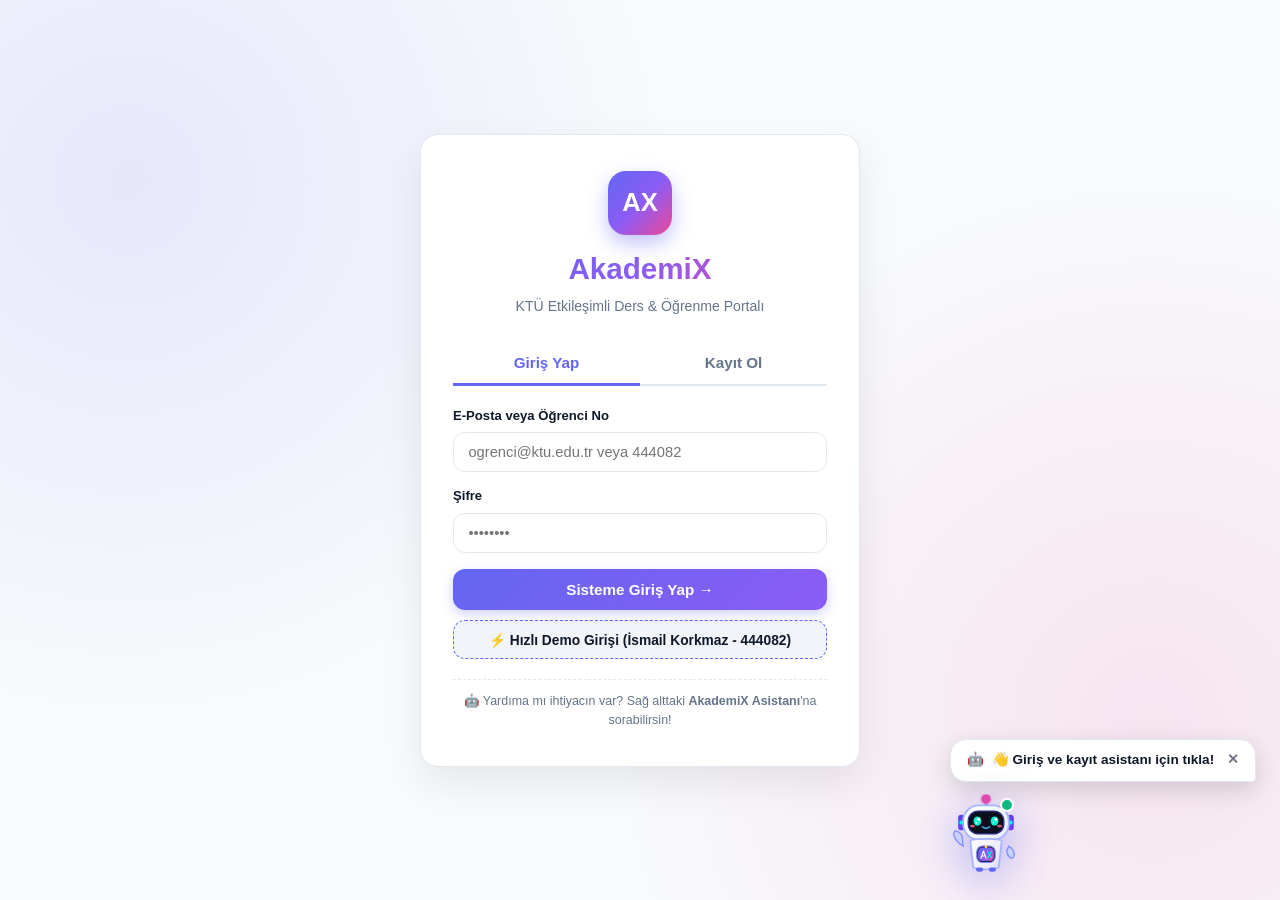
==== commit 491e7fee: "feat(akademix): integrate Gemini/OpenAI API and add multi-platform server startup guides" ====
--- a/akademix/index.html
+++ b/akademix/index.html
@@ -2115,7 +2115,328 @@
       handleAiUserSubmit(new Event('submit'));
     }
 
-    function handleAiUserSubmit(e) {
+
+    // =========================================================================
+    // GERÇEK YAPAY ZEKA API ENTEGRASYONU (GOOGLE GEMINI & OPENAI)
+    // =========================================================================
+    var AI_CONFIG_KEY_PROVIDER = "akx_ai_provider";
+    var AI_CONFIG_KEY_KEY = "akx_ai_key";
+    var AI_CONFIG_KEY_MODEL = "akx_ai_model";
+
+    function getAiProvider() {
+      return localStorage.getItem(AI_CONFIG_KEY_PROVIDER) || "gemini";
+    }
+
+    function getAiApiKey() {
+      return (localStorage.getItem(AI_CONFIG_KEY_KEY) || "").trim();
+    }
+
+    function getAiModel() {
+      var p = getAiProvider();
+      var def = p === "openai" ? "gpt-4o-mini" : "gemini-1.5-flash";
+      return localStorage.getItem(AI_CONFIG_KEY_MODEL) || def;
+    }
+
+    function updateAiProviderBadge() {
+      var badge = document.getElementById("ai-provider-badge");
+      if (!badge) return;
+
+      var p = getAiProvider();
+      var key = getAiApiKey();
+
+      if (p !== "local" && key) {
+        badge.className = "ai-provider-badge active-api";
+        var label = p === "openai" ? "🌐 ChatGPT (Canlı)" : "🌐 Gemini AI (Canlı)";
+        badge.innerHTML = `<span style="font-size:0.8rem;">●</span> ${label}`;
+        badge.title = "Canlı Yapay Zeka API bağlı (" + getAiModel() + ") - Değiştirmek için tıkla";
+      } else {
+        badge.className = "ai-provider-badge";
+        badge.innerHTML = `<span>⚡</span> Yerel Motor`;
+        badge.title = "Dahili KTÜ kural motoru devrede - Gerçek API bağlamak için tıkla";
+      }
+    }
+
+    function openAiApiSettingsModal() {
+      var modal = document.getElementById("modal-ai-api-settings");
+      if (!modal) return;
+
+      var selP = document.getElementById("ai-settings-provider");
+      var inpK = document.getElementById("ai-settings-key");
+      var selM = document.getElementById("ai-settings-model");
+      var fb = document.getElementById("ai-test-feedback");
+      if (fb) fb.style.display = "none";
+
+      if (selP) selP.value = getAiProvider();
+      if (inpK) inpK.value = getAiApiKey();
+
+      handleAiProviderChange();
+
+      if (selM) selM.value = getAiModel();
+
+      modal.style.display = "flex";
+    }
+
+    function closeAiApiSettingsModal() {
+      var modal = document.getElementById("modal-ai-api-settings");
+      if (modal) modal.style.display = "none";
+    }
+
+    function handleAiProviderChange() {
+      var selP = document.getElementById("ai-settings-provider");
+      var p = selP ? selP.value : "gemini";
+      var keyGrp = document.getElementById("ai-key-group");
+      var modelGrp = document.getElementById("ai-model-group");
+      var selM = document.getElementById("ai-settings-model");
+      var link = document.getElementById("ai-key-link");
+      var inpK = document.getElementById("ai-settings-key");
+
+      if (p === "local") {
+        if (keyGrp) keyGrp.style.display = "none";
+        if (modelGrp) modelGrp.style.display = "none";
+      } else {
+        if (keyGrp) keyGrp.style.display = "block";
+        if (modelGrp) modelGrp.style.display = "block";
+
+        if (p === "openai") {
+          if (link) {
+            link.href = "https://platform.openai.com/api-keys";
+            link.textContent = "🔑 OpenAI API Key Al ↗";
+          }
+          if (inpK) inpK.placeholder = "sk-...";
+          if (selM) {
+            selM.innerHTML = `
+              <option value="gpt-4o-mini">gpt-4o-mini (Hızlı & Ekonomik)</option>
+              <option value="gpt-4o">gpt-4o (En Yetenekli)</option>
+            `;
+          }
+        } else {
+          // Gemini
+          if (link) {
+            link.href = "https://aistudio.google.com/app/apikey";
+            link.textContent = "🔑 Ücretsiz Gemini API Key Al ↗";
+          }
+          if (inpK) inpK.placeholder = "AIzaSy...";
+          if (selM) {
+            selM.innerHTML = `
+              <option value="gemini-1.5-flash">gemini-1.5-flash (En Hızlı & Dengeli)</option>
+              <option value="gemini-2.0-flash">gemini-2.0-flash (En Yeni & Akıllı)</option>
+              <option value="gemini-1.5-pro">gemini-1.5-pro (Kapsamlı Düşünce)</option>
+            `;
+          }
+        }
+      }
+    }
+
+    function toggleApiKeyVisibility() {
+      var inp = document.getElementById("ai-settings-key");
+      if (!inp) return;
+      inp.type = inp.type === "password" ? "text" : "password";
+    }
+
+    function saveAiApiSettings() {
+      var p = document.getElementById("ai-settings-provider").value;
+      var k = document.getElementById("ai-settings-key").value.trim();
+      var m = document.getElementById("ai-settings-model").value;
+
+      localStorage.setItem(AI_CONFIG_KEY_PROVIDER, p);
+      localStorage.setItem(AI_CONFIG_KEY_KEY, k);
+      localStorage.setItem(AI_CONFIG_KEY_MODEL, m);
+
+      updateAiProviderBadge();
+      closeAiApiSettingsModal();
+
+      if (p !== "local" && k) {
+        showPortalToast("🎉 " + (p === "openai" ? "OpenAI" : "Google Gemini") + " API başarıyla bağlandı!");
+      } else {
+        showPortalToast("Dahili yerel yapay zeka motoru devrede ⚡");
+      }
+    }
+
+    function clearAiApiKey() {
+      localStorage.setItem(AI_CONFIG_KEY_PROVIDER, "local");
+      localStorage.removeItem(AI_CONFIG_KEY_KEY);
+      localStorage.removeItem(AI_CONFIG_KEY_MODEL);
+
+      var inpK = document.getElementById("ai-settings-key");
+      var selP = document.getElementById("ai-settings-provider");
+      if (inpK) inpK.value = "";
+      if (selP) selP.value = "local";
+      handleAiProviderChange();
+
+      updateAiProviderBadge();
+      var fb = document.getElementById("ai-test-feedback");
+      if (fb) {
+        fb.style.display = "block";
+        fb.style.background = "rgba(239,68,68,0.1)";
+        fb.style.color = "var(--danger)";
+        fb.style.border = "1px solid var(--danger)";
+        fb.innerHTML = "🧹 API anahtarı temizlendi. Sistem yerel akıllı motora geçirildi.";
+      }
+      showPortalToast("API anahtarı sıfırlandı. Yerel mod devrede.");
+    }
+
+    async function testAiApiConnection() {
+      var p = document.getElementById("ai-settings-provider").value;
+      var k = document.getElementById("ai-settings-key").value.trim();
+      var m = document.getElementById("ai-settings-model").value;
+      var fb = document.getElementById("ai-test-feedback");
+      if (!fb) return;
+
+      if (p === "local") {
+        fb.style.display = "block";
+        fb.style.background = "rgba(99,102,241,0.1)";
+        fb.style.color = "var(--primary)";
+        fb.style.border = "1px solid var(--primary)";
+        fb.innerHTML = "⚡ Yerel mod seçili: Herhangi bir API anahtarına gerek olmadan doğrudan çalışır!";
+        return;
+      }
+
+      if (!k) {
+        fb.style.display = "block";
+        fb.style.background = "rgba(239,68,68,0.1)";
+        fb.style.color = "var(--danger)";
+        fb.style.border = "1px solid var(--danger)";
+        fb.innerHTML = "❌ Lütfen önce bir API anahtarı giriniz!";
+        return;
+      }
+
+      fb.style.display = "block";
+      fb.style.background = "rgba(245,158,11,0.1)";
+      fb.style.color = "var(--warning)";
+      fb.style.border = "1px solid var(--warning)";
+      fb.innerHTML = "⏳ Bağlantı test ediliyor, lütfen bekleyiniz...";
+
+      try {
+        var reply = "";
+        if (p === "openai") {
+          reply = await callOpenAiApi("Test bağlantısı, lütfen sadece 'OK' yaz.", k, m);
+        } else {
+          reply = await callGeminiApi("Test ping, cevap olarak sadece 'Hazırım' de.", k, m);
+        }
+
+        fb.style.background = "rgba(16,185,129,0.12)";
+        fb.style.color = "#059669";
+        fb.style.border = "1px solid #10b981";
+        fb.innerHTML = `✅ <strong>Bağlantı Başarılı!</strong> (${p.toUpperCase()} - ${m})<br/><small style="opacity:0.85;">Model Yanıtı: "${escapeAiHtml(reply.slice(0, 80))}"</small>`;
+      } catch(err) {
+        fb.style.background = "rgba(239,68,68,0.12)";
+        fb.style.color = "var(--danger)";
+        fb.style.border = "1px solid var(--danger)";
+        fb.innerHTML = `❌ <strong>Bağlantı Hatası:</strong> ${escapeAiHtml(err.message || "Bilinmeyen hata")}<br/><small style="opacity:0.8;">Lütfen API anahtarınızı ve internet bağlantınızı kontrol ediniz.</small>`;
+      }
+    }
+
+    async function callGeminiApi(promptText, apiKey, model) {
+      model = model || "gemini-1.5-flash";
+      var url = "https://generativelanguage.googleapis.com/v1beta/models/" + model + ":generateContent?key=" + apiKey;
+
+      var systemContext = "Sen Karadeniz Teknik Üniversitesi (KTÜ) Yazılım Mühendisliği Öğrenci Başarı ve Ders Paneli 'AkademiX'in sevimli, zeki yapay zeka danışmanısın. İsmail Korkmaz (444082), Nilay Sezin Yalçın, Oğuzhan İnce ve Onur Uzun (Grup 4) tarafından geliştirildin. Görevin öğrencilere ders içerikleri, haftalık görevler, KTÜ 30 kişi kuralı (30'dan azsa MDS mutlak harf notları, 30 ve üzeriyse BDS çan eğrisi; final barajı en az 50), ders programı ve sınav notu hesaplama konularında samimi, motive edici, nazik ve emojili Türkçe rehberlik etmektir. Yanıtlarını kısa, net, samimi ve markdown formatında ver.";
+
+      var payload = {
+        contents: [
+          {
+            role: "user",
+            parts: [{ text: systemContext + "\n\nÖğrenci: " + promptText }]
+          }
+        ],
+        generationConfig: {
+          temperature: 0.7,
+          maxOutputTokens: 800
+        }
+      };
+
+      var resp = await fetch(url, {
+        method: "POST",
+        headers: { "Content-Type": "application/json" },
+        body: JSON.stringify(payload)
+      });
+
+      if (!resp.ok) {
+        var errData = await resp.json().catch(function() { return {}; });
+        var msg = (errData && errData.error && errData.error.message) ? errData.error.message : ("HTTP " + resp.status);
+        throw new Error(msg);
+      }
+
+      var data = await resp.json();
+      var text = data && data.candidates && data.candidates[0] && data.candidates[0].content && data.candidates[0].content.parts && data.candidates[0].content.parts[0] ? data.candidates[0].content.parts[0].text : null;
+      if (!text) throw new Error("Gemini API'den geçerli metin yanıtı alınamadı.");
+      return text;
+    }
+
+    async function callOpenAiApi(promptText, apiKey, model) {
+      model = model || "gpt-4o-mini";
+      var url = "https://api.openai.com/v1/chat/completions";
+
+      var systemPrompt = "Sen KTÜ Yazılım Mühendisliği AkademiX panelinin yapay zeka danışmanısın. İsmail Korkmaz ve Grup 4 tarafından geliştirildin. Öğrencilere KTÜ dersleri, 30 kişi kuralı, BDS çan eğrisi, ders programı ve not hesaplama konularında samimi, emojili ve yardımcı Türkçe cevaplar verirsin.";
+
+      var payload = {
+        model: model,
+        messages: [
+          { role: "system", content: systemPrompt },
+          { role: "user", content: promptText }
+        ],
+        temperature: 0.7
+      };
+
+      var resp = await fetch(url, {
+        method: "POST",
+        headers: {
+          "Content-Type": "application/json",
+          "Authorization": "Bearer " + apiKey
+        },
+        body: JSON.stringify(payload)
+      });
+
+      if (!resp.ok) {
+        var errData = await resp.json().catch(function() { return {}; });
+        var msg = (errData && errData.error && errData.error.message) ? errData.error.message : ("HTTP " + resp.status);
+        throw new Error(msg);
+      }
+
+      var data = await resp.json();
+      return (data && data.choices && data.choices[0] && data.choices[0].message) ? data.choices[0].message.content : "Yanıt alınamadı.";
+    }
+
+    function detectExtraActionsForPrompt(query) {
+      var raw = query.toLowerCase().trim();
+      var actions = [];
+      var cards = [];
+
+      var vizeMatch = raw.match(/vize[a-z]*\s*[:=\s]?\s*(\d+)/);
+      var finalMatch = raw.match(/final[a-z]*\s*[:=\s]?\s*(\d+)/);
+      if (vizeMatch && finalMatch) {
+        var vize = parseFloat(vizeMatch[1]);
+        var fin = parseFloat(finalMatch[1]);
+        var avg = Math.round(((vize * 0.4) + (fin * 0.6)) * 10) / 10;
+        var letter = "FF";
+        var point = 0.0;
+        if (fin >= 50) {
+          if (avg >= 90) { letter = "AA"; point = 4.0; }
+          else if (avg >= 80) { letter = "BA"; point = 3.5; }
+          else if (avg >= 75) { letter = "BB"; point = 3.0; }
+          else if (avg >= 70) { letter = "CB"; point = 2.5; }
+          else if (avg >= 60) { letter = "CC"; point = 2.0; }
+          else if (avg >= 50) { letter = "DC"; point = 1.5; }
+          else if (avg >= 40) { letter = "DD"; point = 1.0; }
+        }
+        var paramStr = "Yazılım Mühendisliği|4|" + avg + "|" + letter + "|" + point;
+        actions.push({ label: "➕ Bu Notu AGNO Tabloma Ekle (" + letter + ")", action: "add_agno_course", param: paramStr });
+        actions.push({ label: "📊 Not Panosuna Git", action: "goto_grades" });
+      }
+
+      if (raw.includes("ders program") || raw.includes("program")) {
+        actions.push({ label: "📅 Ders Programına Git", action: "goto_schedule" });
+        actions.push({ label: "🧹 Programı Sıfırla", action: "clear_schedule" });
+      }
+
+      if (raw.includes("görev") || raw.includes("ödev") || raw.includes("hafta")) {
+        actions.push({ label: "📋 Tüm Görevleri Gör", action: "filter_all" });
+      }
+
+      return { actions: actions, cards: cards };
+    }
+
+    async function handleAiUserSubmit(e) {
       if (e) e.preventDefault();
       var input = document.getElementById("ai-user-input");
       var text = input.value.trim();
@@ -2126,11 +2447,51 @@
 
       showAiTypingIndicator();
 
+      var provider = getAiProvider();
+      var apiKey = getAiApiKey();
+
+      // Eğer kullanıcı doğrudan bir ders ekleme / silme / hesap komutu vermediyse ve API key varsa canlı API'ye sor
+      var isDirectScheduleAdd = /pazartesi|salı|sali|çarşamba|carsamba|perşembe|persembe|cuma/i.test(text) && /\d{1,2}[:.]\d{2}/.test(text);
+
+      if (provider !== "local" && apiKey && !isDirectScheduleAdd) {
+        try {
+          var model = getAiModel();
+          var realText = "";
+          if (provider === "openai") {
+            realText = await callOpenAiApi(text, apiKey, model);
+          } else {
+            realText = await callGeminiApi(text, apiKey, model);
+          }
+
+          hideAiTypingIndicator();
+
+          var extras = detectExtraActionsForPrompt(text);
+          extras.actions.push({ label: "⚙️ API Ayarları", action: "open_ai_settings" });
+
+          appendAiBotMessage({
+            text: realText,
+            actions: extras.actions,
+            cards: extras.cards,
+            tag: provider === "openai" ? "🌐 ChatGPT (Canlı)" : "🌐 Gemini AI (Canlı)"
+          });
+          return;
+        } catch(apiErr) {
+          console.warn("Canlı AI API hatası, yerel motora geçiliyor:", apiErr);
+          showPortalToast("⚠️ API yanıt vermedi (" + (apiErr.message || "Hata") + "). Yerel motor yanıtlıyor.");
+        }
+      }
+
+      // Dahili Yerel Akıllı Motor (Fallback)
       setTimeout(function() {
         hideAiTypingIndicator();
         var response = generateAiAssistantResponse(text);
+        if (!response.actions) response.actions = [];
+        if (!apiKey) {
+          response.actions.push({ label: "⚙️ Gerçek AI API Bağla", action: "open_ai_settings" });
+        }
+        response.tag = "⚡ Yerel Motor";
         appendAiBotMessage(response);
-      }, 420);
+      }, 350);
     }
 
     function appendAiUserMessage(text) {
@@ -2148,6 +2509,7 @@
       d.className = "ai-message bot";
 
       var formattedText = formatAiMarkdown(res.text || "");
+      var tagHtml = res.tag ? `<div class="ai-api-tag ${res.tag.includes('Canlı') ? 'real' : ''}">${escapeAiHtml(res.tag)}</div>` : '';
       var cardsHtml = "";
       if (res.cards && res.cards.length > 0) {
         cardsHtml += '<div class="ai-cards-stack">';
@@ -2772,7 +3134,9 @@
     }
 
     function executeAiAction(actionType, param) {
-      if (actionType === "quick_demo_login") {
+      if (actionType === "open_ai_settings") {
+        openAiApiSettingsModal();
+      } else if (actionType === "quick_demo_login") {
         quickDemoLogin();
       } else if (actionType === "filter_week") {
         document.getElementById("filter-week-select").value = param;
@@ -2990,7 +3354,9 @@
           </div>
         </div>
       </div>
-      <div class="ai-header-actions">
+      <div class="ai-header-actions" style="display:flex; align-items:center; gap:0.35rem;">
+        <span id="ai-provider-badge" class="ai-provider-badge" onclick="openAiApiSettingsModal()" title="Yapay Zeka API Ayarlarını Aç">⚡ Yerel Motor</span>
+        <button class="ai-btn-icon" onclick="openAiApiSettingsModal()" title="API Ayarları (Gemini / OpenAI)">⚙️</button>
         <button class="ai-btn-icon" onclick="resetAiChat()" title="Sohbeti Sıfırla">🔄</button>
         <button class="ai-btn-icon" onclick="toggleAiDrawer(false)" title="Pencereyi Kapat">✕</button>
       </div>
@@ -3015,5 +3381,70 @@
     </form>
   </div>
 
+
+  <!-- =========================================================================
+       YAPAY ZEKA (GEMINI / OPENAI) API AYARLARI MODALI
+       ========================================================================= -->
+  <div id="modal-ai-api-settings" class="modal-overlay" style="z-index:10500;">
+    <div class="modal-content" style="max-width:540px; padding:2rem;">
+      <div class="modal-header">
+        <h3 style="display:flex; align-items:center; gap:0.6rem; font-size:1.25rem; font-weight:800; margin:0;">
+          <span>🤖</span>
+          <span>Yapay Zeka API Ayarları</span>
+        </h3>
+        <button class="modal-close-btn" onclick="closeAiApiSettingsModal()">✕</button>
+      </div>
+
+      <div style="margin-top:1rem;">
+        <p style="font-size:0.88rem; color:var(--text-muted); line-height:1.5; margin-bottom:1.1rem;">
+          AkademiX Asistanı'nı <strong>Google Gemini</strong> veya <strong>OpenAI</strong> bulut yapay zeka modeline bağlayabilirsiniz.
+          API anahtarınız yalnızca tarayıcınızda (yerel) saklanır. Boş bırakırsanız dahili yerel KTÜ motoru çalışmaya devam eder.
+        </p>
+
+        <div class="form-group" style="margin-bottom:1rem;">
+          <label class="form-label" style="font-weight:700;">Yapay Zeka Sağlayıcısı</label>
+          <select id="ai-settings-provider" class="form-input" onchange="handleAiProviderChange()">
+            <option value="gemini">Google Gemini AI (Önerilen - Ücretsiz & Hızlı)</option>
+            <option value="openai">OpenAI (ChatGPT - gpt-4o-mini)</option>
+            <option value="local">Yerel Dahili Motor (API Anahtarsız)</option>
+          </select>
+        </div>
+
+        <div id="ai-key-group" class="form-group" style="margin-bottom:1rem;">
+          <div style="display:flex; justify-content:space-between; align-items:center; margin-bottom:0.35rem;">
+            <label class="form-label" style="margin:0; font-weight:700;">API Anahtarı (API Key)</label>
+            <a id="ai-key-link" href="https://aistudio.google.com/app/apikey" target="_blank" rel="noopener" style="font-size:0.78rem; color:var(--primary); font-weight:700; text-decoration:underline;">
+              🔑 Ücretsiz Gemini API Key Al ↗
+            </a>
+          </div>
+          <div style="display:flex; gap:0.5rem;">
+            <input type="password" id="ai-settings-key" class="form-input" placeholder="AIzaSy... veya sk-..." style="flex:1;" />
+            <button type="button" class="btn-action" onclick="toggleApiKeyVisibility()" style="padding:0.45rem 0.8rem;" title="Anahtarı Göster / Gizle">👁️</button>
+          </div>
+          <div style="color:var(--text-muted); font-size:0.75rem; margin-top:0.35rem;">
+            * Google AI Studio üzerinden hiçbir kart girmeden ücretsiz Gemini API key alabilirsiniz.
+          </div>
+        </div>
+
+        <div id="ai-model-group" class="form-group" style="margin-bottom:1.25rem;">
+          <label class="form-label" style="font-weight:700;">Model Seçimi</label>
+          <select id="ai-settings-model" class="form-input">
+            <option value="gemini-1.5-flash">gemini-1.5-flash (En Hızlı & Dengeli)</option>
+            <option value="gemini-2.0-flash">gemini-2.0-flash (En Yeni & Akıllı)</option>
+            <option value="gemini-1.5-pro">gemini-1.5-pro (Kapsamlı Düşünce)</option>
+          </select>
+        </div>
+
+        <div id="ai-test-feedback" style="display:none; padding:0.65rem 0.85rem; border-radius:10px; font-size:0.84rem; margin-bottom:1rem;"></div>
+
+        <div style="display:flex; gap:0.6rem; justify-content:flex-end; flex-wrap:wrap;">
+          <button type="button" class="btn-action" onclick="testAiApiConnection()" style="border:1px solid var(--border-color); font-weight:600;">🧪 Bağlantıyı Test Et</button>
+          <button type="button" class="btn-action" onclick="clearAiApiKey()" style="color:var(--danger); border:1px solid var(--danger); font-weight:600;">Yerel Moda Sıfırla</button>
+          <button type="button" class="btn-submit" onclick="saveAiApiSettings()" style="padding:0.55rem 1.25rem; font-weight:800;">💾 Kaydet</button>
+        </div>
+      </div>
+    </div>
+  </div>
+
 </body>
 </html>
--- a/akademix/css/style.css
+++ b/akademix/css/style.css
@@ -1550,3 +1550,46 @@
     padding: 2rem 1.5rem;
   }
 }
+
+
+/* =========================================================================
+   AI API SAĞLAYICI ROZETİ VE AYARLAR MODALI
+   ========================================================================= */
+.ai-provider-badge {
+  font-size: 0.72rem;
+  padding: 0.2rem 0.6rem;
+  border-radius: 999px;
+  background: rgba(99, 102, 241, 0.12);
+  color: var(--primary);
+  font-weight: 700;
+  cursor: pointer;
+  display: inline-flex;
+  align-items: center;
+  gap: 0.35rem;
+  border: 1px solid rgba(99, 102, 241, 0.25);
+  transition: all 0.2s ease;
+  white-space: nowrap;
+}
+.ai-provider-badge:hover {
+  background: var(--primary);
+  color: #ffffff;
+}
+.ai-provider-badge.active-api {
+  background: rgba(16, 185, 129, 0.15);
+  color: #10b981;
+  border-color: rgba(16, 185, 129, 0.4);
+}
+.ai-api-tag {
+  display: inline-block;
+  font-size: 0.68rem;
+  font-weight: 700;
+  padding: 0.12rem 0.45rem;
+  border-radius: 6px;
+  background: rgba(99, 102, 241, 0.12);
+  color: var(--primary);
+  margin-top: 0.4rem;
+}
+.ai-api-tag.real {
+  background: rgba(16, 185, 129, 0.14);
+  color: #059669;
+}
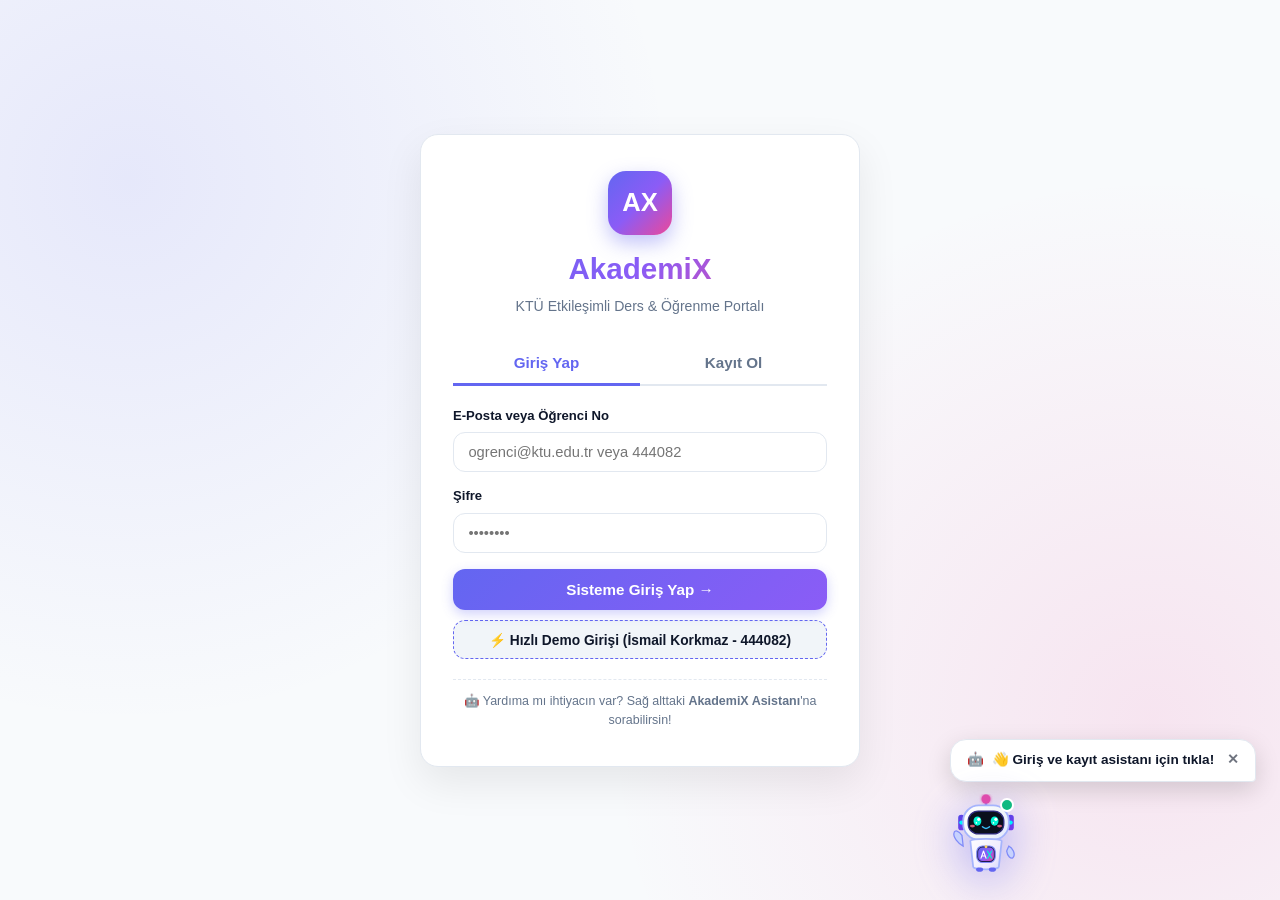
==== commit 0c9b4bc8: "docs: add 3-step setup guide and secure Gemini AI API integration guide" ====
--- a/akademix/index.html
+++ b/akademix/index.html
@@ -2127,13 +2127,17 @@
       return localStorage.getItem(AI_CONFIG_KEY_PROVIDER) || "gemini";
     }
 
+    var DEFAULT_AI_KEY = "";
+
     function getAiApiKey() {
-      return (localStorage.getItem(AI_CONFIG_KEY_KEY) || "").trim();
+      var saved = localStorage.getItem(AI_CONFIG_KEY_KEY);
+      if (saved !== null && saved !== undefined) return saved.trim();
+      return DEFAULT_AI_KEY;
     }
 
     function getAiModel() {
       var p = getAiProvider();
-      var def = p === "openai" ? "gpt-4o-mini" : "gemini-1.5-flash";
+      var def = p === "openai" ? "gpt-4o-mini" : "gemini-flash-latest";
       return localStorage.getItem(AI_CONFIG_KEY_MODEL) || def;
     }
 
@@ -2218,9 +2222,10 @@
           if (inpK) inpK.placeholder = "AIzaSy...";
           if (selM) {
             selM.innerHTML = `
-              <option value="gemini-1.5-flash">gemini-1.5-flash (En Hızlı & Dengeli)</option>
-              <option value="gemini-2.0-flash">gemini-2.0-flash (En Yeni & Akıllı)</option>
-              <option value="gemini-1.5-pro">gemini-1.5-pro (Kapsamlı Düşünce)</option>
+              <option value="gemini-flash-latest">gemini-flash-latest (En Güncel Flash - Önerilen)</option>
+              <option value="gemini-pro-latest">gemini-pro-latest (En Güncel Pro Model)</option>
+              <option value="gemini-1.5-flash">gemini-1.5-flash (Hızlı & Kararlı)</option>
+              <option value="gemini-2.0-flash">gemini-2.0-flash (Yeni Nesil)</option>
             `;
           }
         }
@@ -2327,8 +2332,30 @@
     }
 
     async function callGeminiApi(promptText, apiKey, model) {
-      model = model || "gemini-1.5-flash";
-      var url = "https://generativelanguage.googleapis.com/v1beta/models/" + model + ":generateContent?key=" + apiKey;
+      model = model || "gemini-flash-latest";
+      var candidateModels = [model];
+      if (model !== "gemini-flash-latest") candidateModels.push("gemini-flash-latest");
+      if (model !== "gemini-pro-latest") candidateModels.push("gemini-pro-latest");
+      if (model !== "gemini-1.5-flash") candidateModels.push("gemini-1.5-flash");
+
+      var lastErr = null;
+      for (var i = 0; i < candidateModels.length; i++) {
+        var curModel = candidateModels[i];
+        var url = "https://generativelanguage.googleapis.com/v1beta/models/" + curModel + ":generateContent?key=" + apiKey;
+        try {
+          return await executeGeminiRequest(url, promptText);
+        } catch(e) {
+          lastErr = e;
+          // If 404, try next candidate model
+          if (String(e.message).indexOf("404") === -1 && String(e.message).indexOf("not found") === -1) {
+            throw e;
+          }
+        }
+      }
+      throw lastErr || new Error("Gemini API yanıt vermedi.");
+    }
+
+    async function executeGeminiRequest(url, promptText) {
 
       var systemContext = "Sen Karadeniz Teknik Üniversitesi (KTÜ) Yazılım Mühendisliği Öğrenci Başarı ve Ders Paneli 'AkademiX'in sevimli, zeki yapay zeka danışmanısın. İsmail Korkmaz (444082), Nilay Sezin Yalçın, Oğuzhan İnce ve Onur Uzun (Grup 4) tarafından geliştirildin. Görevin öğrencilere ders içerikleri, haftalık görevler, KTÜ 30 kişi kuralı (30'dan azsa MDS mutlak harf notları, 30 ve üzeriyse BDS çan eğrisi; final barajı en az 50), ders programı ve sınav notu hesaplama konularında samimi, motive edici, nazik ve emojili Türkçe rehberlik etmektir. Yanıtlarını kısa, net, samimi ve markdown formatında ver.";
 
